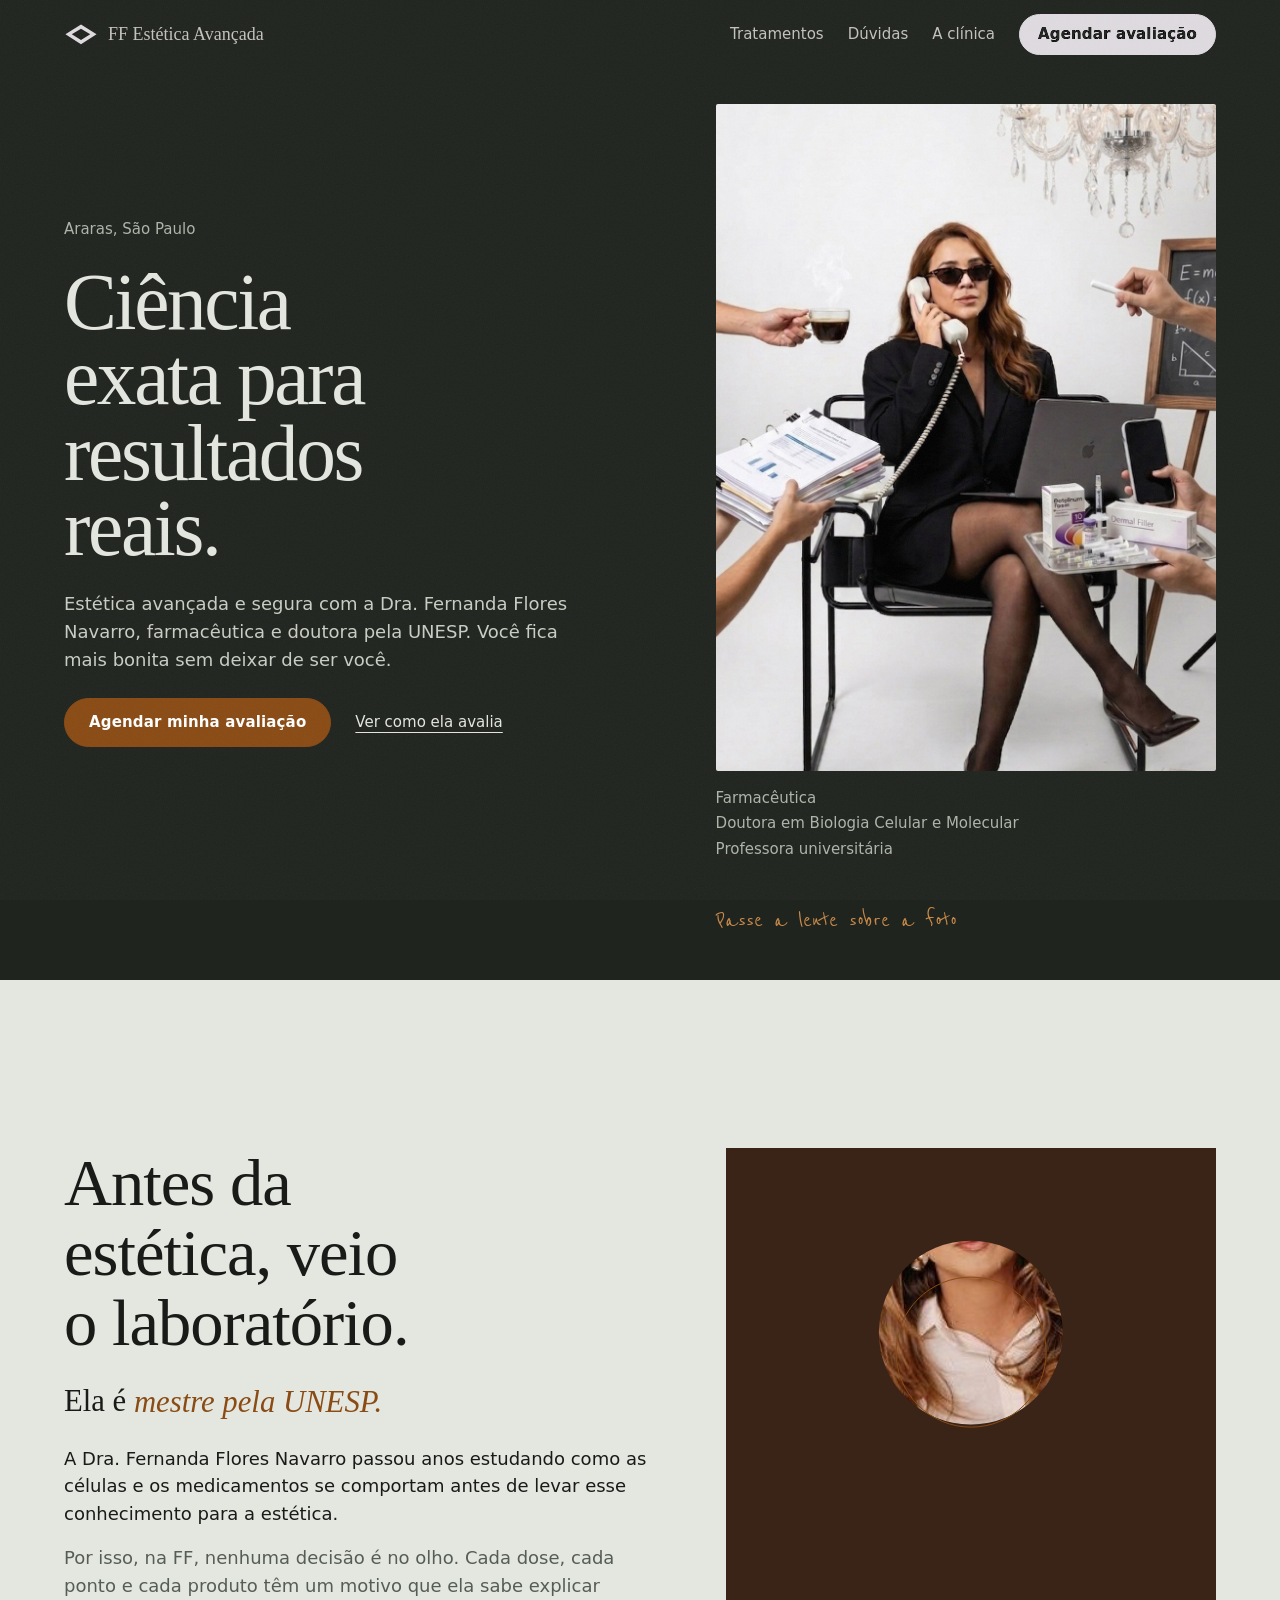
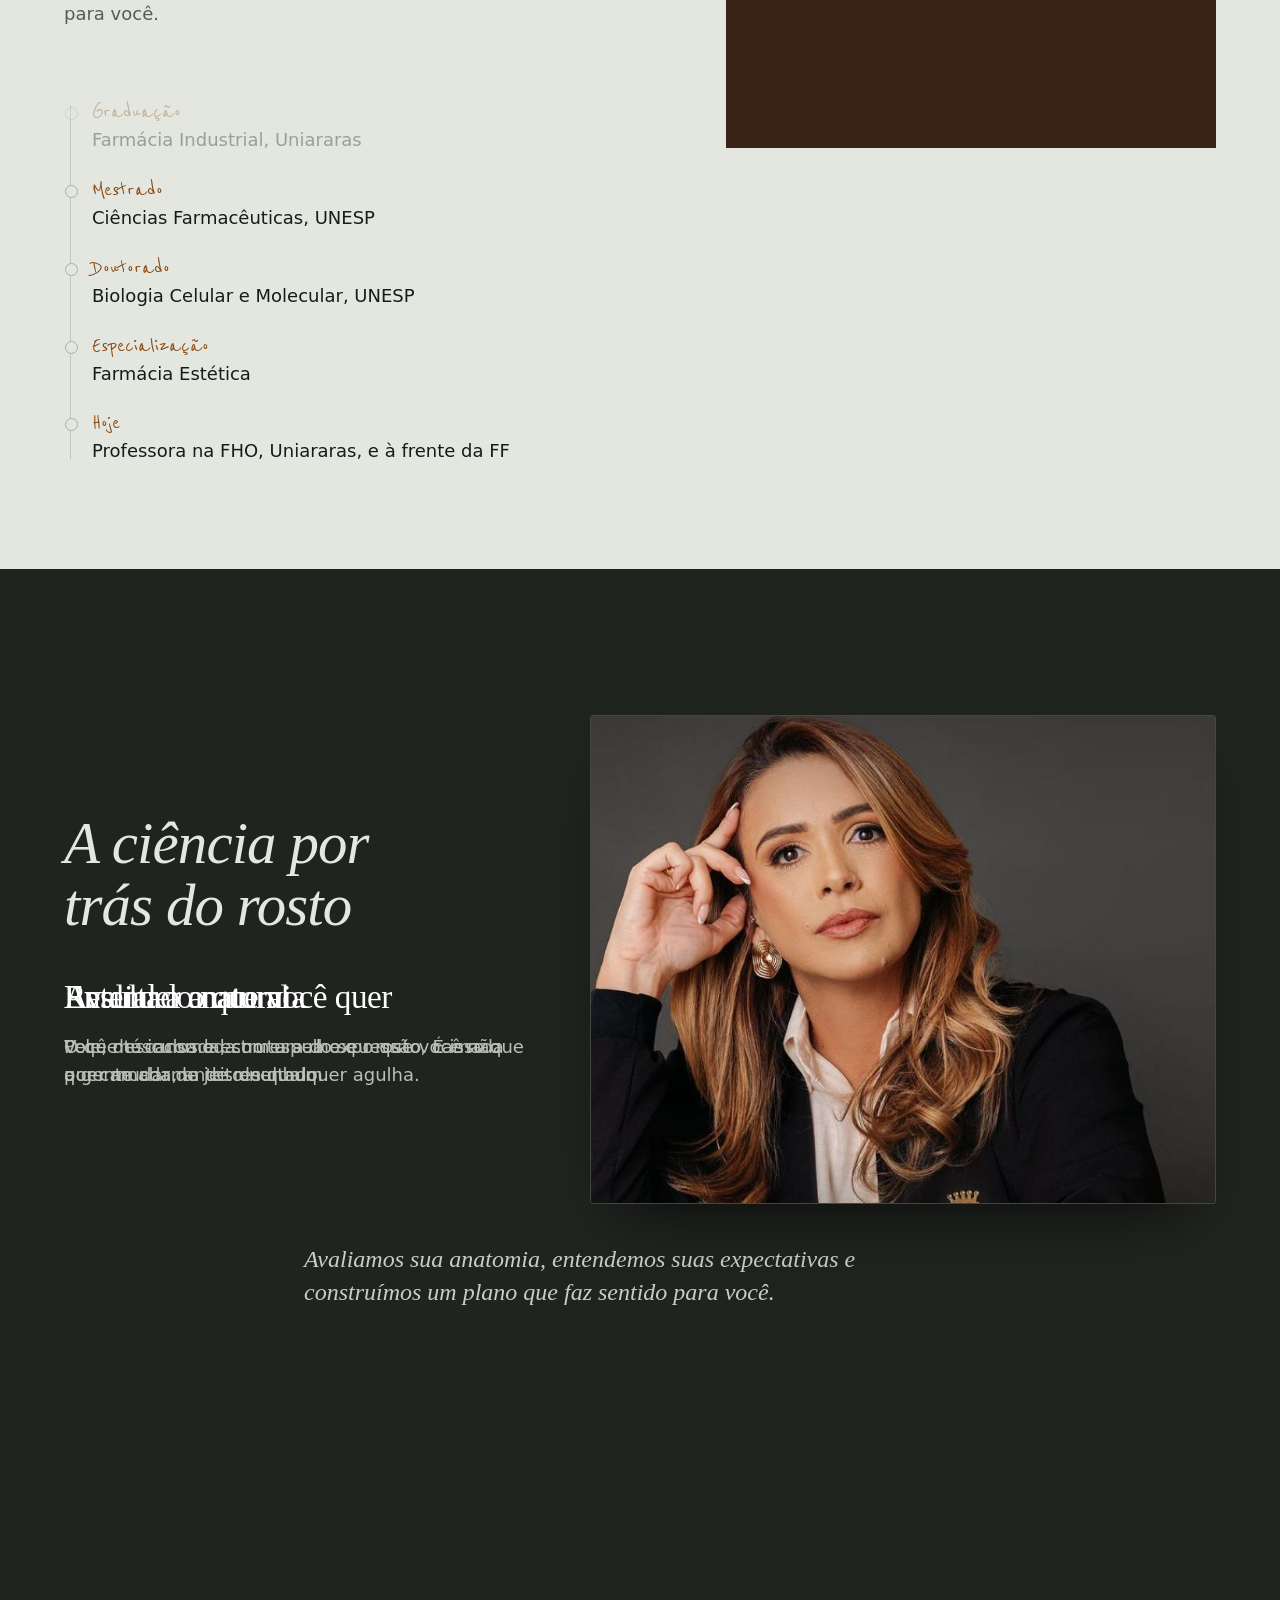
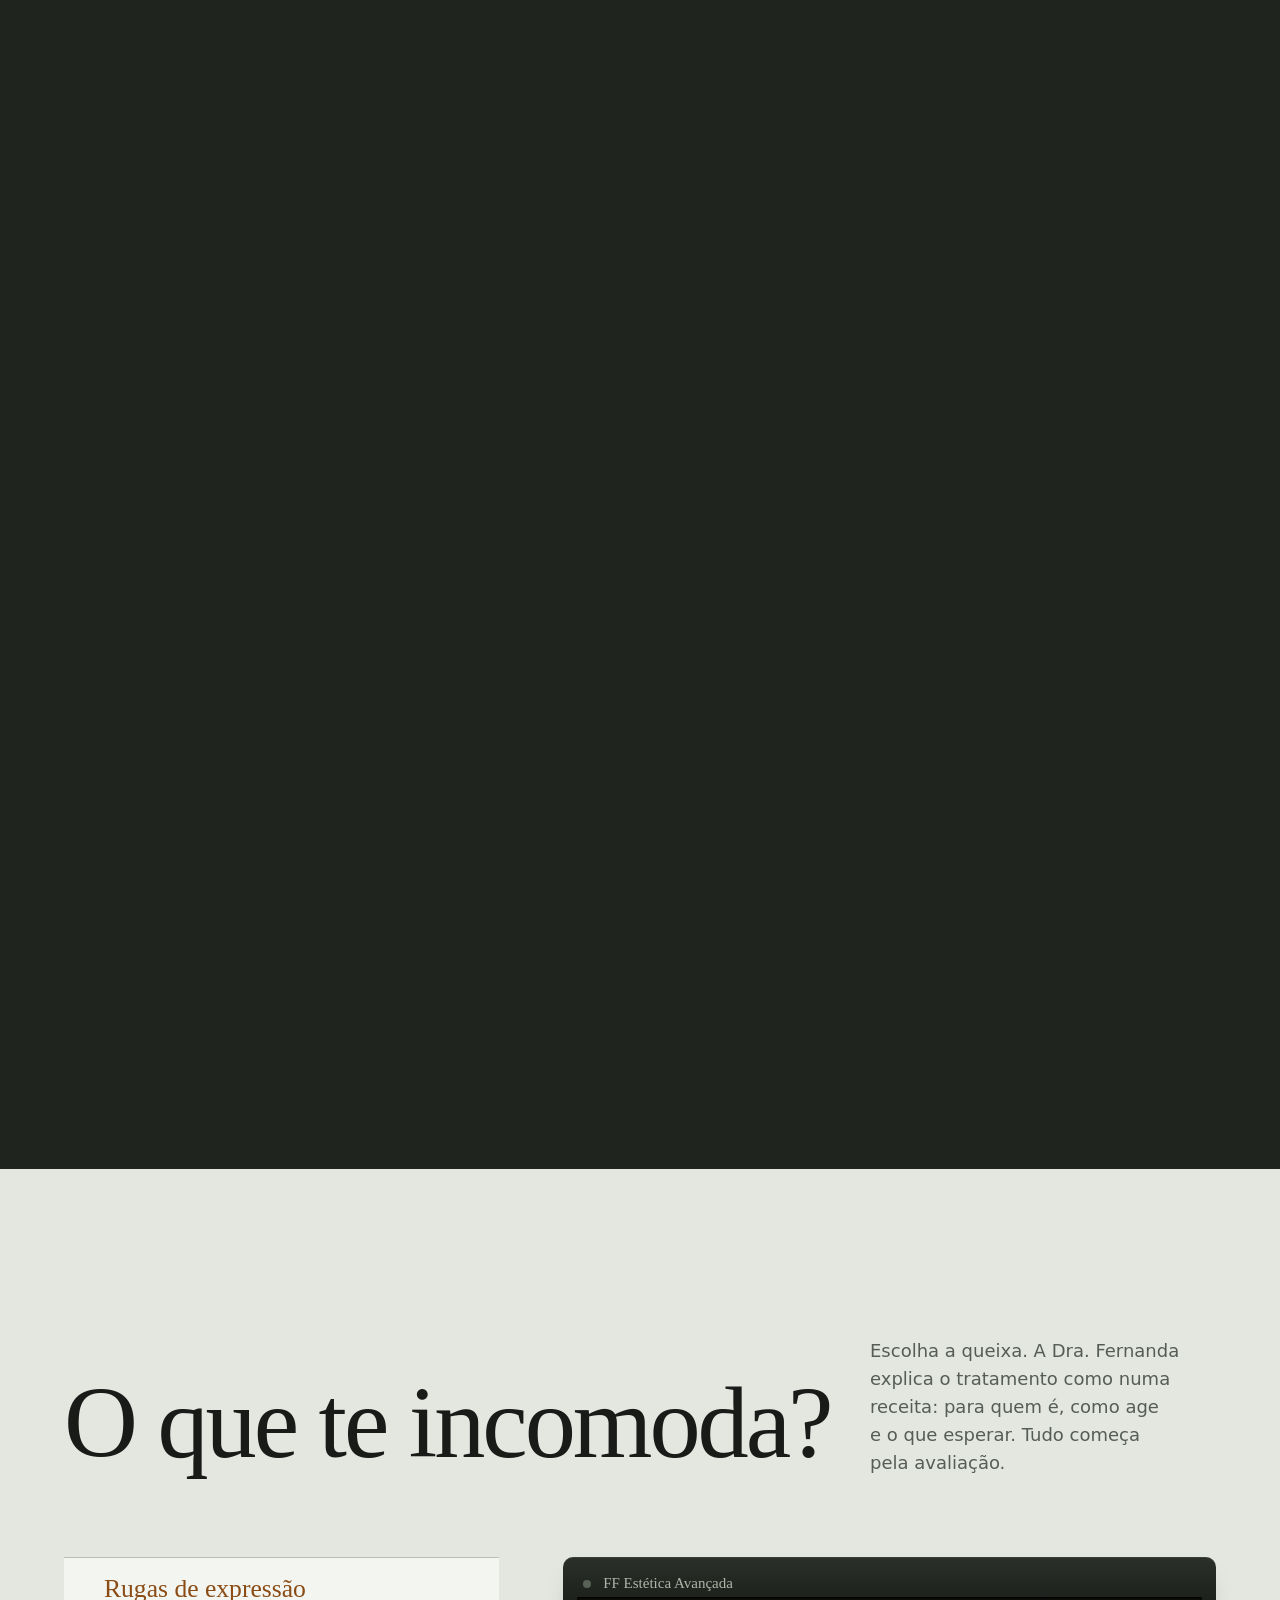
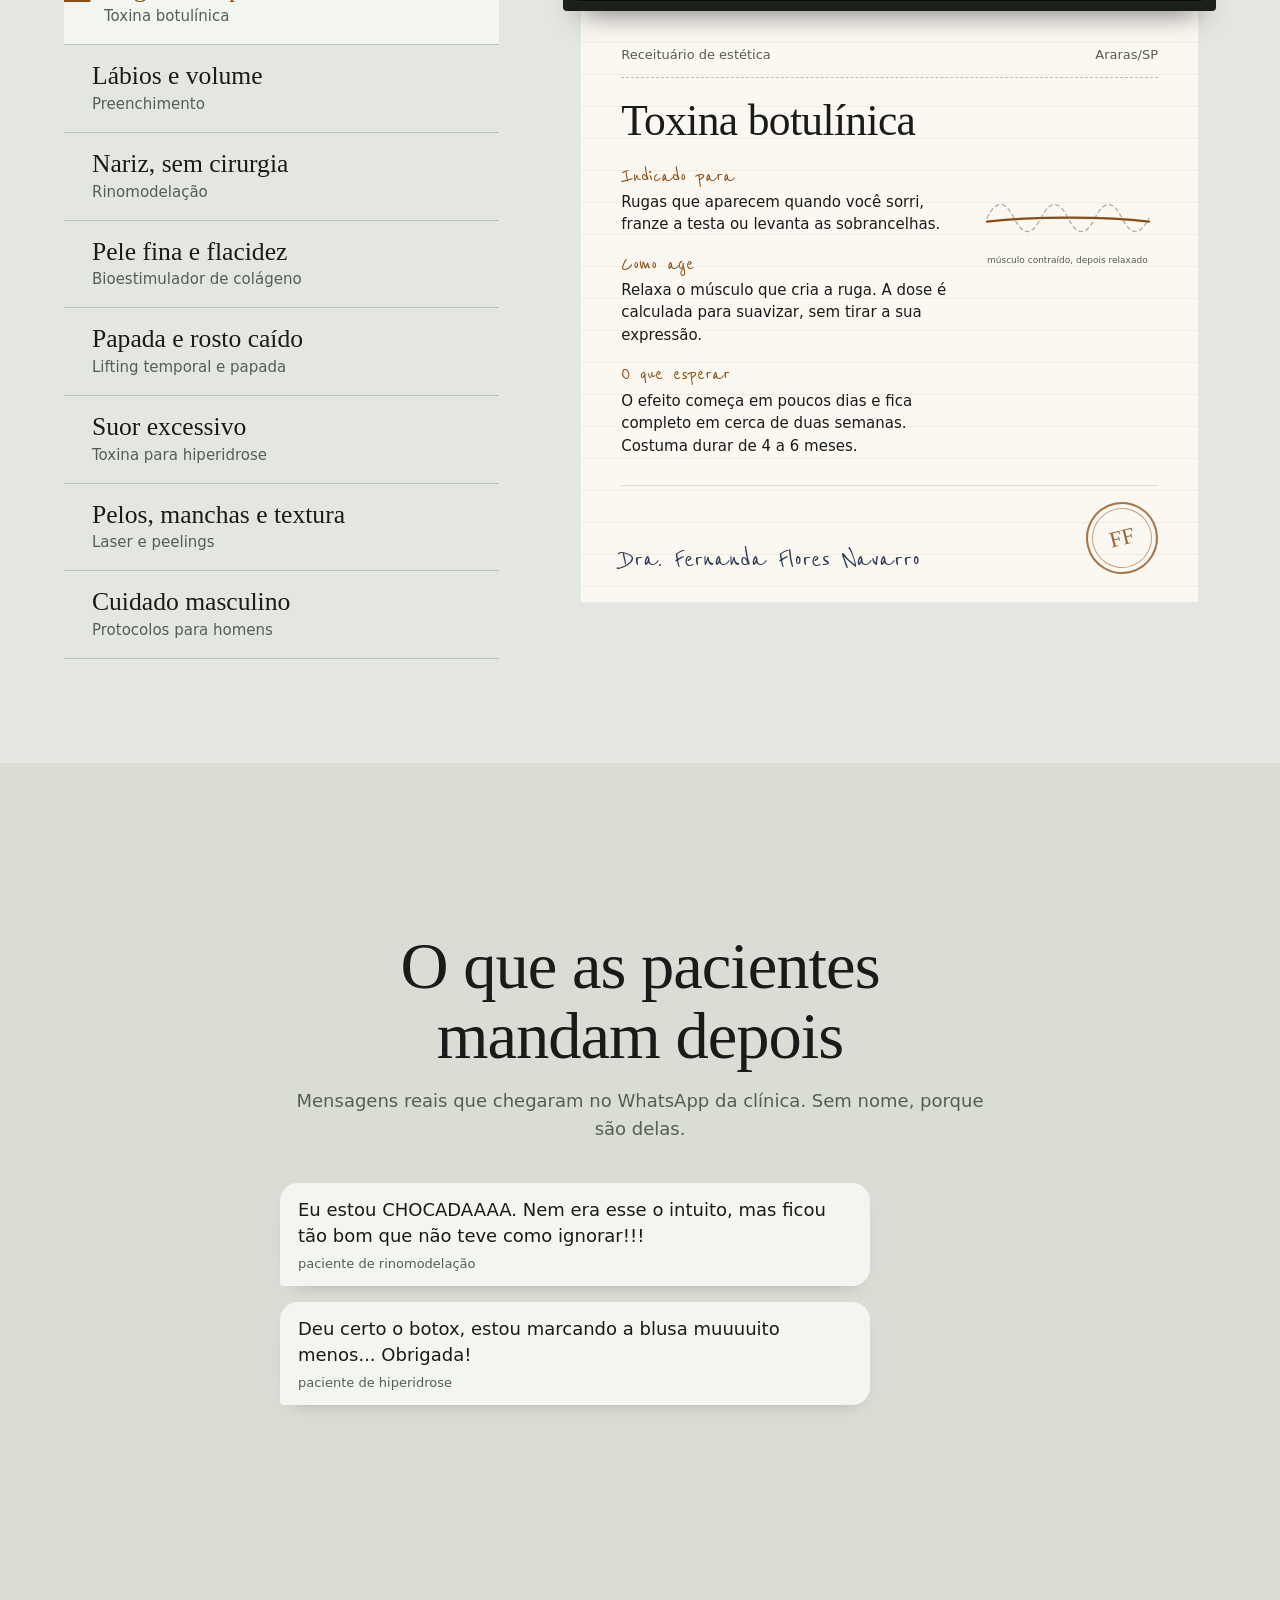
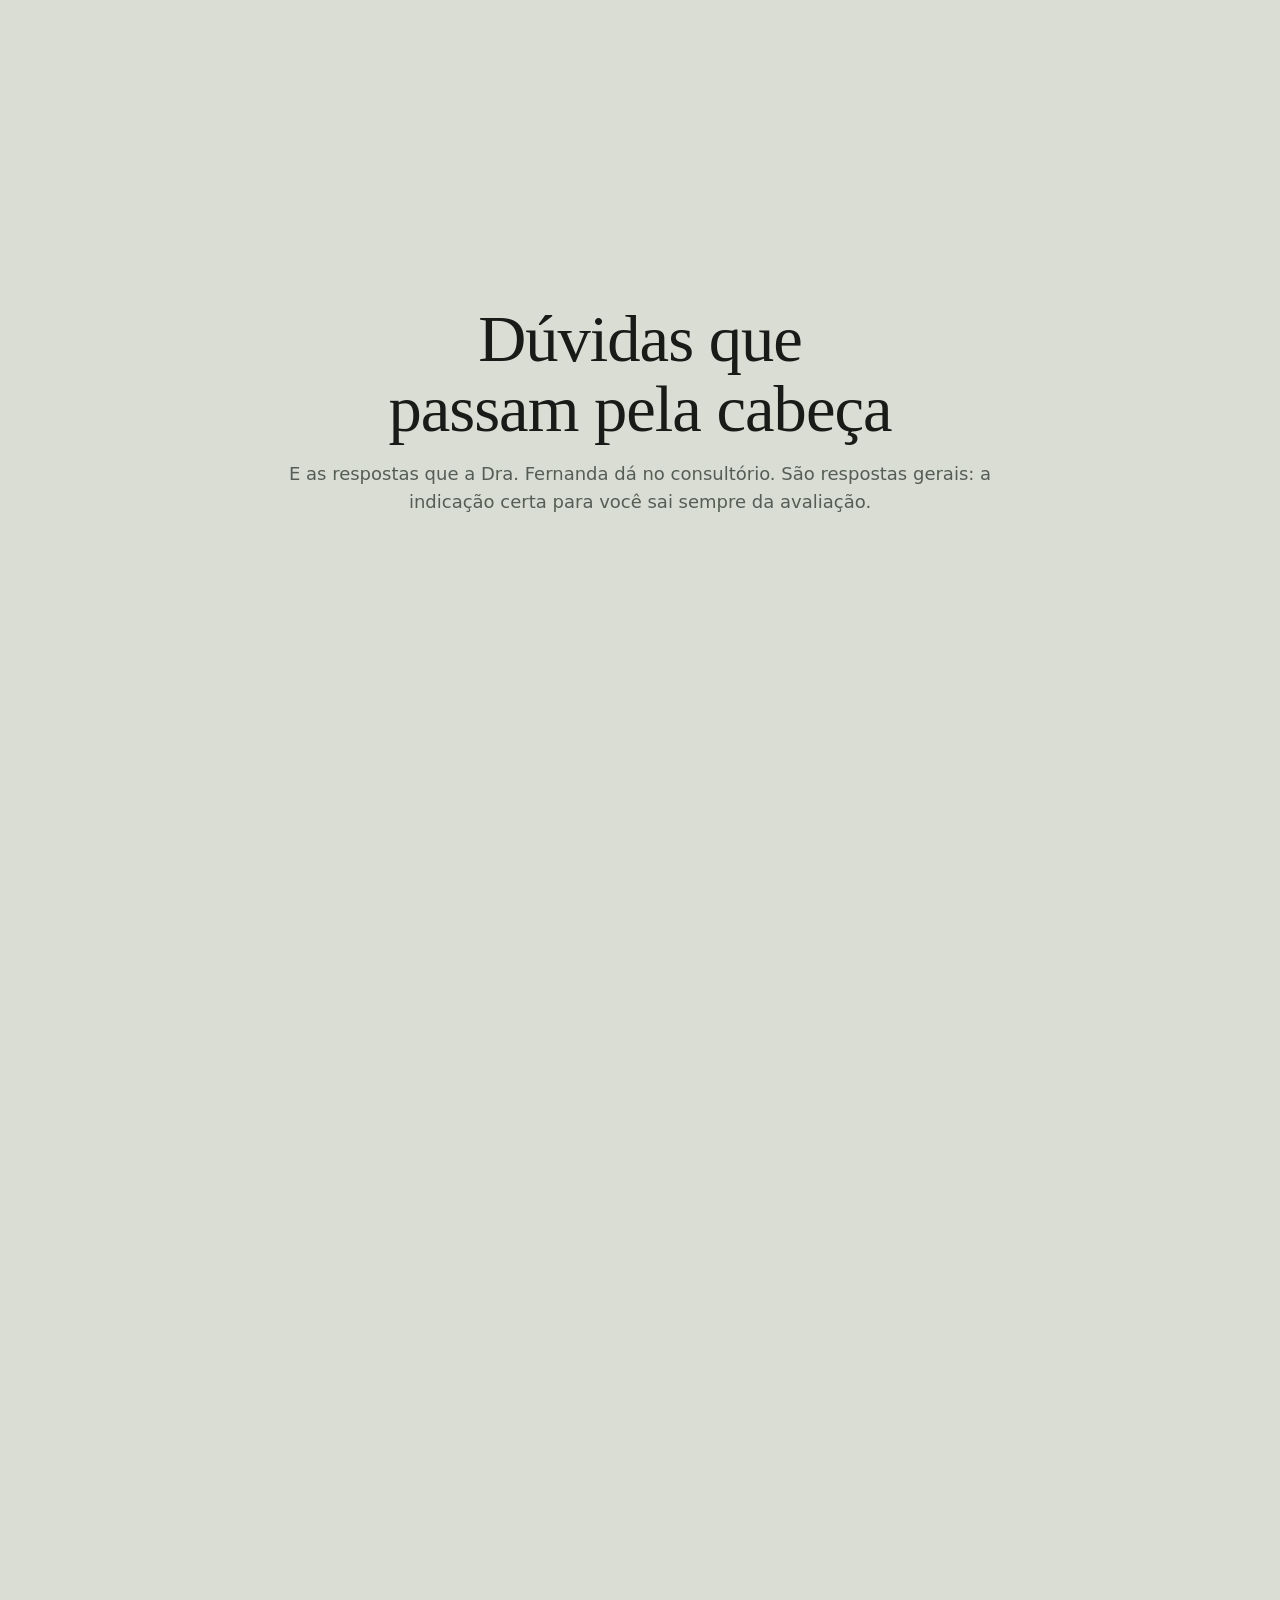
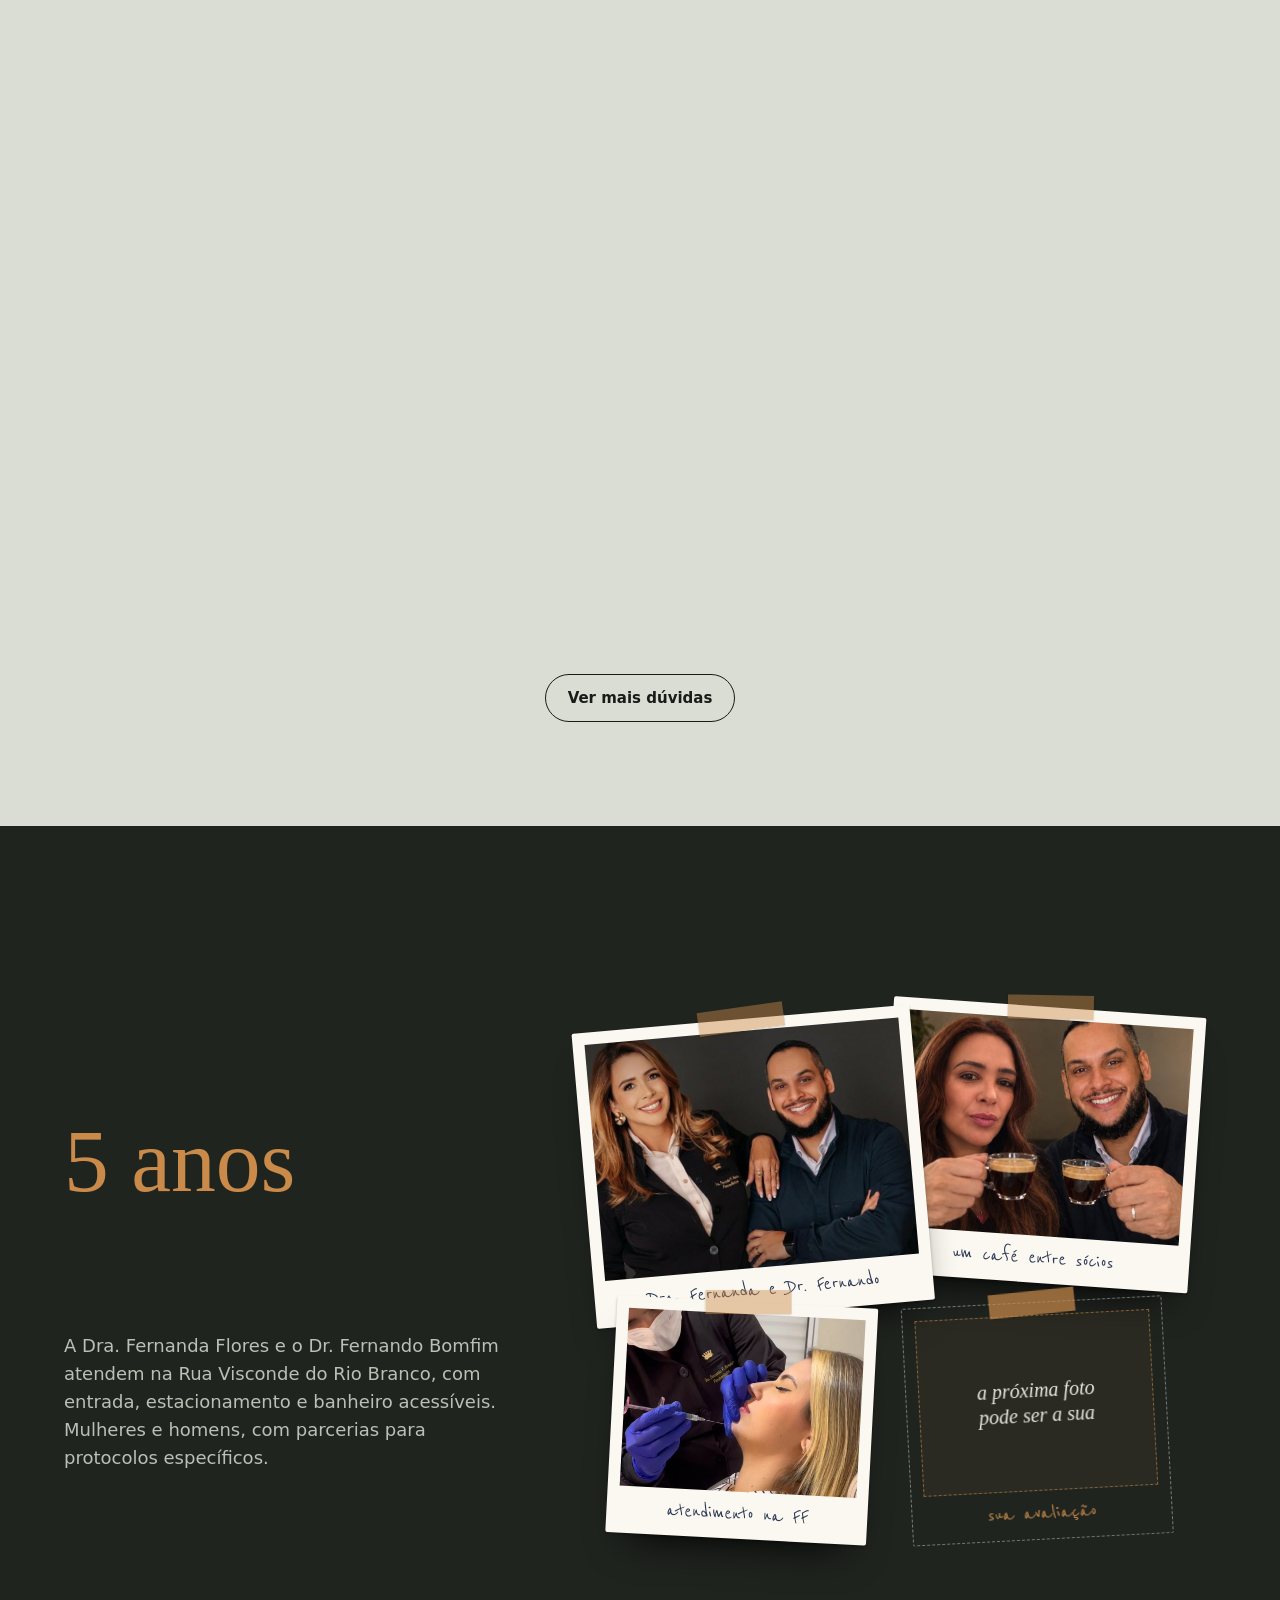
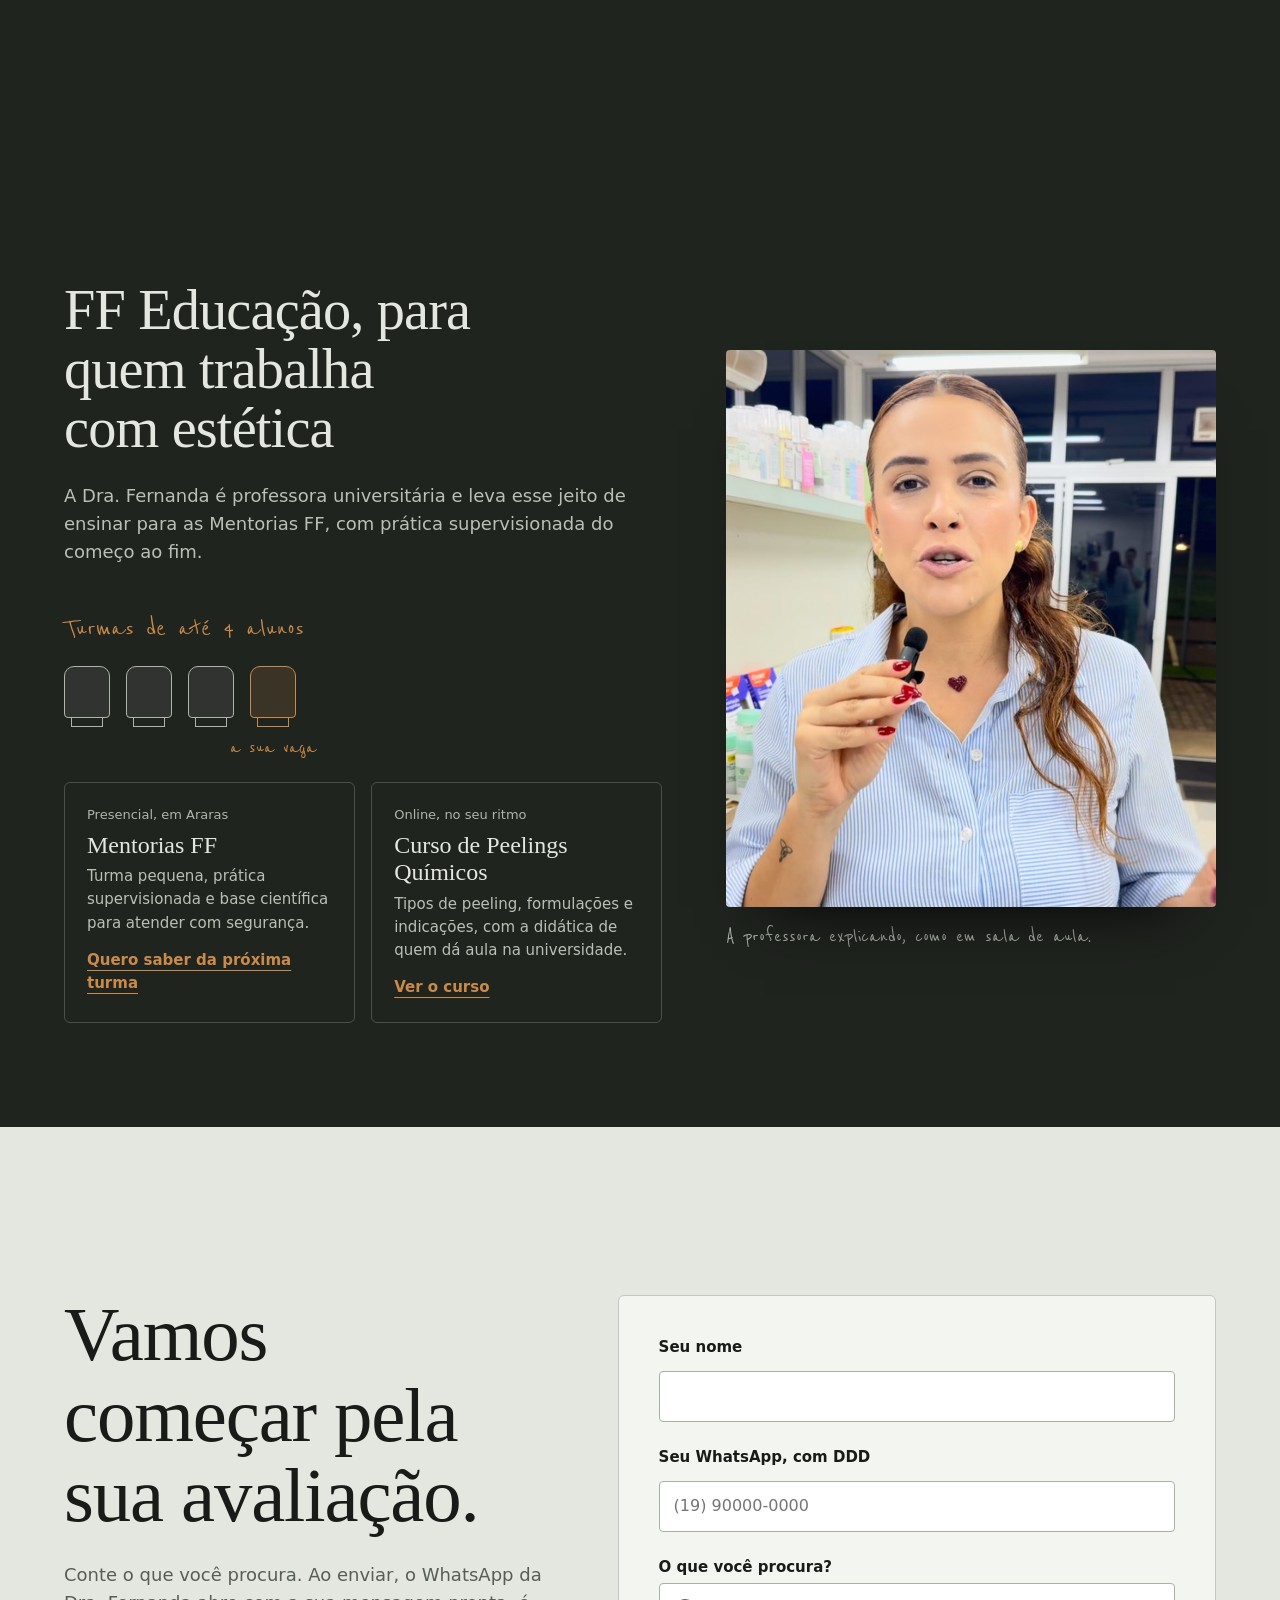
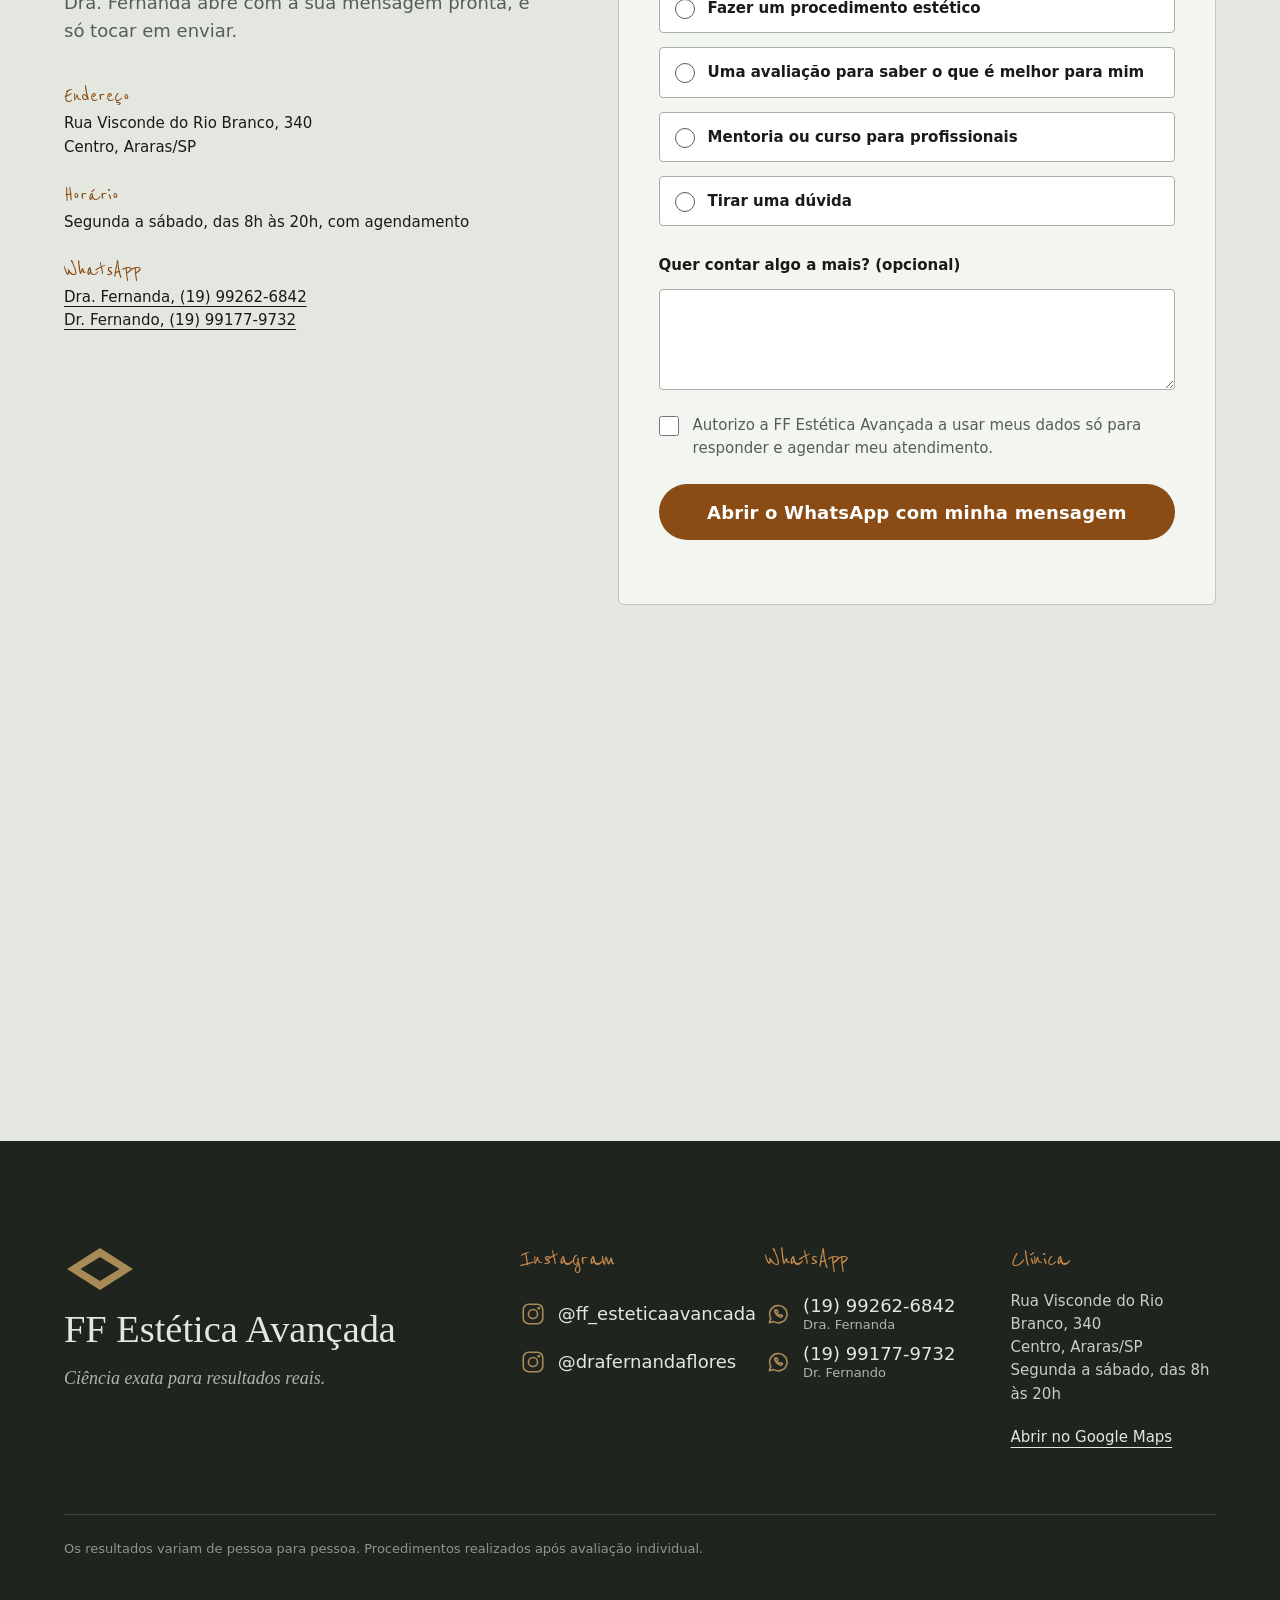
==== index.html @ 7822adec "Site da Dra. Fernanda Flores e link da bio Co-Authored-By: Claude Opus 5.5 <noreply@anthropic.com>" ====
<!doctype html>
<html lang="pt-BR">
<head>
<meta charset="utf-8">
<meta name="viewport" content="width=device-width, initial-scale=1">
<title>FF Estética Avançada | Dra. Fernanda Flores, Araras/SP</title>
<meta name="description" content="Estética avançada com base em ciência, em Araras/SP. Toxina botulínica, harmonização, bioestimuladores, laser e peelings com a Dra. Fernanda Flores Navarro, farmacêutica e doutora pela UNESP.">
<meta name="theme-color" content="#20241F">
<link rel="preconnect" href="https://api.fontshare.com" crossorigin>
<link rel="stylesheet" href="https://api.fontshare.com/v2/css?f[]=zodiak@400,401,700&f[]=switzer@400,500,600&display=swap">
<link rel="preconnect" href="https://fonts.googleapis.com">
<link rel="preconnect" href="https://fonts.gstatic.com" crossorigin>
<link rel="stylesheet" href="https://fonts.googleapis.com/css2?family=Reenie+Beanie&display=swap">
<link rel="stylesheet" href="sites-incriveis.css">
<link rel="stylesheet" href="estilo.css">
<script type="application/ld+json">
{
  "@context": "https://schema.org",
  "@type": "MedicalClinic",
  "name": "FF Estética Avançada",
  "address": {"@type": "PostalAddress", "streetAddress": "Rua Visconde do Rio Branco, 340", "addressLocality": "Araras", "addressRegion": "SP", "postalCode": "13600-080", "addressCountry": "BR"},
  "telephone": "+55 19 99262-6842",
  "openingHours": "Mo-Sa 08:00-20:00",
  "sameAs": ["https://www.instagram.com/ff_esteticaavancada/", "https://www.instagram.com/drafernandaflores/"]
}
</script>
</head>
<body>

<a class="pular" href="#conteudo">Pular para o conteúdo</a>

<!-- lente de laboratório (movimento-assinatura) -->
<div class="lente" aria-hidden="true">
  <svg viewBox="0 0 160 160" class="lente-reticula">
    <circle cx="80" cy="80" r="78" class="lente-aro"/>
    <circle cx="80" cy="80" r="70" class="lente-fina"/>
    <g class="lente-marcas"></g>
    <line x1="80" y1="62" x2="80" y2="72"/><line x1="80" y1="88" x2="80" y2="98"/>
    <line x1="62" y1="80" x2="72" y2="80"/><line x1="88" y1="80" x2="98" y2="80"/>
  </svg>
  <span class="lente-aumento">40x</span>
</div>
<!-- cursor: etiqueta de contexto e luz âmbar suave nas seções escuras -->
<div class="luz-ambar" aria-hidden="true"></div>
<div class="cursor-etiqueta" aria-hidden="true"></div>

<header class="topo">
  <a class="marca" href="#inicio" aria-label="FF Estética Avançada, início">
    <svg viewBox="0 0 48 32" class="marca-losango" aria-hidden="true"><path d="M24 2 L46 16 L24 30 L2 16 Z M24 8 L37 16 L24 24 L11 16 Z"/></svg>
    <span>FF Estética Avançada</span>
  </a>
  <nav class="menu" aria-label="Seções">
    <a href="#tratamentos">Tratamentos</a>
    <a href="#duvidas">Dúvidas</a>
    <a href="#clinica">A clínica</a>
  </nav>
  <a class="botao botao-topo" href="#agendar">Agendar avaliação</a>
</header>

<main id="conteudo">

<!-- CENA 1 · CAPA -->
<section class="capa" id="inicio">
  <div class="capa-texto">
    <p class="capa-local">Araras, São Paulo</p>
    <h1 class="capa-titulo" data-fx="palavras">Ciência exata para resultados reais.</h1>
    <p class="capa-sub" data-fx="subir" data-fx-atraso="700">Estética avançada e segura com a Dra. Fernanda Flores Navarro, farmacêutica e doutora pela UNESP. Você fica mais bonita sem deixar de ser você.</p>
    <div class="capa-acoes" data-fx="subir" data-fx-atraso="900">
      <a class="botao" href="#agendar">Agendar minha avaliação</a>
      <a class="link-claro" href="#metodo">Ver como ela avalia</a>
    </div>
  </div>
  <figure class="capa-foto" data-lente>
    <img src="img/capa-dra-fernanda.jpg" width="1024" height="1365" alt="Dra. Fernanda Flores sentada numa cadeira de estúdio, de blazer preto, cercada de livros, café e frascos" fetchpriority="high">
    <div class="anotacoes" aria-hidden="true">
      <span class="nota" style="--x:5%;--y:12%;--g:-4deg">doutora pela UNESP</span>
      <span class="nota" style="--x:30%;--y:3%;--g:3deg">professora universitária</span>
      <span class="nota" style="--x:8%;--y:56%;--g:-2deg">farmacêutica, sem achismo</span>
      <span class="nota" style="--x:40%;--y:80%;--g:2deg">ciência + estética</span>
    </div>
    <figcaption class="capa-legenda">
      <span>Farmacêutica</span>
      <span>Doutora em Biologia Celular e Molecular</span>
      <span>Professora universitária</span>
    </figcaption>
  </figure>
  <p class="dica-lente" aria-hidden="true"><span class="dica-desktop">Passe a lente sobre a foto</span><span class="dica-toque">Toque e segure a foto para ver com a lente</span></p>
</section>

<!-- CENA 2 · QUEM É ELA -->
<section class="quem">
  <div class="quem-grade">
    <div class="quem-texto">
      <h2 class="foco-titulo">Antes da estética, veio o laboratório.</h2>
      <p class="alterna-frase">Ela é <span class="alterna" aria-live="off"><span class="alterna-trilho"><span>farmacêutica.</span><span>mestre pela UNESP.</span><span>doutora pela UNESP.</span><span>professora universitária.</span><span>farmacêutica.</span></span></span></p>
      <p class="quem-lead">A Dra. Fernanda Flores Navarro passou anos estudando como as células e os medicamentos se comportam antes de levar esse conhecimento para a estética.</p>
      <p class="quem-apoio">Por isso, na FF, nenhuma decisão é no olho. Cada dose, cada ponto e cada produto têm um motivo que ela sabe explicar para você.</p>
    </div>
    <figure class="quem-foto abertura">
      <img src="img/dra-fernanda-bege.jpg" width="490" height="600" alt="Dra. Fernanda Flores em ensaio de estúdio, de camisa clara, sentada com as mãos nos joelhos" loading="lazy">
      <span class="abertura-aro" aria-hidden="true"></span>
    </figure>
    <ol class="trajetoria" aria-label="Formação da Dra. Fernanda">
      <li><span class="traj-quando">Graduação</span><span class="traj-oque">Farmácia Industrial, Uniararas</span></li>
      <li><span class="traj-quando">Mestrado</span><span class="traj-oque">Ciências Farmacêuticas, UNESP</span></li>
      <li><span class="traj-quando">Doutorado</span><span class="traj-oque">Biologia Celular e Molecular, UNESP</span></li>
      <li><span class="traj-quando">Especialização</span><span class="traj-oque">Farmácia Estética</span></li>
      <li><span class="traj-quando">Hoje</span><span class="traj-oque">Professora na FHO, Uniararas, e à frente da FF</span></li>
    </ol>
  </div>
</section>

<!-- CENA 3 · PICO: A CIÊNCIA POR TRÁS DO ROSTO -->
<section class="pico" id="metodo" data-fx-fixa data-fx-altura="6">
  <div class="fx-palco">
    <div class="pico-grade">
      <div class="pico-texto">
        <h2 class="pico-titulo">A ciência por trás do rosto</h2>
        <ol class="pico-etapas">
          <li data-etapa-pico="1"><h3>Avaliar a anatomia</h3><p>Pele, músculos e estrutura do seu rosto, camada por camada, antes de qualquer agulha.</p></li>
          <li data-etapa-pico="2"><h3>Entender o que você quer</h3><p>O que te incomoda no espelho e o que você não quer mudar de jeito nenhum.</p></li>
          <li data-etapa-pico="3"><h3>Montar um plano com dose certa</h3><p>Só o necessário, na ordem certa, com produtos que ela sabe explicar.</p></li>
          <li data-etapa-pico="4"><h3>Resultado natural</h3><p>Você descansada, com a sua expressão. É isso que a gente chama de resultado.</p></li>
        </ol>
      </div>
      <div class="pico-rosto" aria-hidden="true">
        <div class="placa placa-base"><img src="img/rosto-dra-fernanda.jpg" width="800" height="625" alt=""></div>
        <div class="placa placa-pele"><img src="img/rosto-dra-fernanda.jpg" width="800" height="625" alt=""><span class="placa-nome">pele</span></div>
        <div class="placa placa-musculo">
          <img src="img/rosto-dra-fernanda.jpg" width="800" height="625" alt="">
          <svg viewBox="0 0 800 625" class="musculos">
            <path class="m" d="M215 105 C 270 80, 340 70, 400 85"/>
            <path class="m" d="M220 125 C 275 100, 340 92, 400 105"/>
            <path class="m" d="M215 182 C 230 155, 285 152, 298 178 C 285 205, 230 207, 215 182 Z"/>
            <path class="m" d="M315 155 C 328 128, 380 126, 393 150 C 382 176, 330 180, 315 155 Z"/>
            <path class="m" d="M232 240 C 255 255, 275 265, 292 272"/>
            <path class="m" d="M410 205 C 395 230, 375 250, 362 262"/>
          </svg>
          <span class="placa-nome">músculo</span>
          <span class="rotulo-m" style="--x:54%;--y:9%">frontal</span>
          <span class="rotulo-m" style="--x:54%;--y:21%">orbicular dos olhos</span>
          <span class="rotulo-m" style="--x:55%;--y:37%">zigomático</span>
        </div>
        <div class="placa placa-colageno">
          <img src="img/rosto-dra-fernanda.jpg" width="800" height="625" alt="">
          <svg viewBox="0 0 800 625" class="fibras" preserveAspectRatio="xMidYMid slice"><g></g></svg>
          <span class="placa-nome">colágeno</span>
        </div>
      </div>
    </div>
    <p class="pico-frase">Avaliamos sua anatomia, entendemos suas expectativas e construímos um plano que faz sentido para você.</p>
  </div>
</section>

<!-- CENA 4 · TRATAMENTOS: RECEITUÁRIO QUE IMPRIME -->
<section class="tratamentos" id="tratamentos">
  <div class="trat-cabeca">
    <h2 data-fx="subir">O que te incomoda?</h2>
    <p data-fx="subir" data-fx-atraso="120">Escolha a queixa. A Dra. Fernanda explica o tratamento como numa receita: para quem é, como age e o que esperar. Tudo começa pela avaliação.</p>
  </div>

  <div class="receituario">
    <div class="queixas" role="tablist" aria-label="Escolha o que te incomoda">
      <button data-cursor="Imprimir receita" role="tab" id="q1" aria-controls="r1" aria-selected="true" tabindex="0"><span class="q-nome">Rugas de expressão</span><span class="q-trat">Toxina botulínica</span></button>
      <button data-cursor="Imprimir receita" role="tab" id="q2" aria-controls="r2" aria-selected="false" tabindex="-1"><span class="q-nome">Lábios e volume</span><span class="q-trat">Preenchimento</span></button>
      <button data-cursor="Imprimir receita" role="tab" id="q3" aria-controls="r3" aria-selected="false" tabindex="-1"><span class="q-nome">Nariz, sem cirurgia</span><span class="q-trat">Rinomodelação</span></button>
      <button data-cursor="Imprimir receita" role="tab" id="q4" aria-controls="r4" aria-selected="false" tabindex="-1"><span class="q-nome">Pele fina e flacidez</span><span class="q-trat">Bioestimulador de colágeno</span></button>
      <button data-cursor="Imprimir receita" role="tab" id="q5" aria-controls="r5" aria-selected="false" tabindex="-1"><span class="q-nome">Papada e rosto caído</span><span class="q-trat">Lifting temporal e papada</span></button>
      <button data-cursor="Imprimir receita" role="tab" id="q6" aria-controls="r6" aria-selected="false" tabindex="-1"><span class="q-nome">Suor excessivo</span><span class="q-trat">Toxina para hiperidrose</span></button>
      <button data-cursor="Imprimir receita" role="tab" id="q7" aria-controls="r7" aria-selected="false" tabindex="-1"><span class="q-nome">Pelos, manchas e textura</span><span class="q-trat">Laser e peelings</span></button>
      <button data-cursor="Imprimir receita" role="tab" id="q8" aria-controls="r8" aria-selected="false" tabindex="-1"><span class="q-nome">Cuidado masculino</span><span class="q-trat">Protocolos para homens</span></button>
    </div>

    <div class="impressora">
      <div class="fenda" aria-hidden="true"><span class="fenda-luz"></span><span class="fenda-nome">FF Estética Avançada</span></div>
      <div class="papel-area">

        <article class="receita" id="r1" role="tabpanel" aria-labelledby="q1" tabindex="0">
          <header class="receita-topo"><span>Receituário de estética</span><span>Araras/SP</span></header>
          <h3>Toxina botulínica</h3>
          <div class="receita-corpo">
            <dl>
              <div><dt>Indicado para</dt><dd>Rugas que aparecem quando você sorri, franze a testa ou levanta as sobrancelhas.</dd></div>
              <div><dt>Como age</dt><dd>Relaxa o músculo que cria a ruga. A dose é calculada para suavizar, sem tirar a sua expressão.</dd></div>
              <div><dt>O que esperar</dt><dd>O efeito começa em poucos dias e fica completo em cerca de duas semanas. Costuma durar de 4 a 6 meses.</dd></div>
            </dl>
            <svg class="diagrama" viewBox="0 0 200 120" aria-hidden="true"><path class="d-antes" d="M10 60 Q 25 30 40 60 T 70 60 T 100 60 T 130 60 T 160 60 T 190 60"/><path class="d-depois" d="M10 64 C 60 58, 140 58, 190 64"/><text x="10" y="110">músculo contraído, depois relaxado</text></svg>
          </div>
          <footer class="receita-pe"><span class="assinatura">Dra. Fernanda Flores Navarro</span><span class="carimbo" aria-hidden="true">FF</span></footer>
        </article>

        <article class="receita" id="r2" role="tabpanel" aria-labelledby="q2" tabindex="0" hidden>
          <header class="receita-topo"><span>Receituário de estética</span><span>Araras/SP</span></header>
          <h3>Preenchimento</h3>
          <div class="receita-corpo">
            <dl>
              <div><dt>Indicado para</dt><dd>Lábios finos ou sem contorno, olheiras fundas e áreas do rosto que perderam volume com o tempo.</dd></div>
              <div><dt>Como age</dt><dd>Ácido hialurônico aplicado em pontos planejados na avaliação, na quantidade certa para um resultado natural.</dd></div>
              <div><dt>O que esperar</dt><dd>Resultado visível logo após a aplicação, com um leve inchaço nos primeiros dias. A duração varia com o produto e a região.</dd></div>
            </dl>
            <svg class="diagrama" viewBox="0 0 200 120" aria-hidden="true"><path class="d-antes" d="M30 90 C 60 70, 90 70, 100 74 C 110 70, 140 70, 170 90"/><path class="d-depois" d="M30 90 C 60 58, 90 56, 100 64 C 110 56, 140 58, 170 90"/><text x="10" y="112">contorno antes e depois do volume</text></svg>
          </div>
          <figure class="receita-foto"><img src="img/procedimento-labios.jpg" width="576" height="720" alt="Aplicação de preenchimento labial" loading="lazy"></figure>
          <footer class="receita-pe"><span class="assinatura">Dra. Fernanda Flores Navarro</span><span class="carimbo" aria-hidden="true">FF</span></footer>
        </article>

        <article class="receita" id="r3" role="tabpanel" aria-labelledby="q3" tabindex="0" hidden>
          <header class="receita-topo"><span>Receituário de estética</span><span>Araras/SP</span></header>
          <h3>Rinomodelação</h3>
          <div class="receita-corpo">
            <dl>
              <div><dt>Indicado para</dt><dd>Quem se incomoda com uma pequena ondulação no perfil do nariz ou com a ponta caída e não quer cirurgia.</dd></div>
              <div><dt>Como age</dt><dd>Ácido hialurônico em pontos estratégicos para alinhar o perfil. Não diminui o nariz: equilibra o desenho.</dd></div>
              <div><dt>O que esperar</dt><dd>Mudança visível logo após a aplicação. Na avaliação a Dra. diz se o seu caso tem indicação.</dd></div>
            </dl>
            <svg class="diagrama" viewBox="0 0 200 120" aria-hidden="true"><path class="d-antes" d="M70 10 C 74 30, 96 40, 92 52 C 100 70, 120 84, 118 94 C 112 100, 104 98, 98 100"/><path class="d-depois" d="M70 10 C 78 36, 100 58, 112 78 C 120 88, 118 96, 98 100"/><text x="10" y="114">perfil alinhado</text></svg>
          </div>
          <footer class="receita-pe"><span class="assinatura">Dra. Fernanda Flores Navarro</span><span class="carimbo" aria-hidden="true">FF</span></footer>
        </article>

        <article class="receita" id="r4" role="tabpanel" aria-labelledby="q4" tabindex="0" hidden>
          <header class="receita-topo"><span>Receituário de estética</span><span>Araras/SP</span></header>
          <h3>Bioestimulador de colágeno</h3>
          <div class="receita-corpo">
            <dl>
              <div><dt>Indicado para</dt><dd>Pele mais fina, com flacidez leve, que perdeu firmeza e viço.</dd></div>
              <div><dt>Como age</dt><dd>Estimula o seu próprio corpo a produzir colágeno novo. Não muda feições, melhora a qualidade da pele.</dd></div>
              <div><dt>O que esperar</dt><dd>Resultado gradual, ao longo das semanas. O número de sessões é definido na avaliação.</dd></div>
            </dl>
            <svg class="diagrama" viewBox="0 0 200 120" aria-hidden="true"><path class="d-antes" d="M10 40 Q 50 30 90 40 T 190 40"/><path class="d-depois" d="M10 56 Q 50 46 90 56 T 190 56 M10 72 Q 50 62 90 72 T 190 72 M10 88 Q 50 78 90 88 T 190 88"/><text x="10" y="114">mais fibras de colágeno</text></svg>
          </div>
          <footer class="receita-pe"><span class="assinatura">Dra. Fernanda Flores Navarro</span><span class="carimbo" aria-hidden="true">FF</span></footer>
        </article>

        <article class="receita" id="r5" role="tabpanel" aria-labelledby="q5" tabindex="0" hidden>
          <header class="receita-topo"><span>Receituário de estética</span><span>Araras/SP</span></header>
          <h3>Lifting temporal e papada</h3>
          <div class="receita-corpo">
            <dl>
              <div><dt>Indicado para</dt><dd>Quem sente o rosto "caindo", o olhar mais pesado ou se incomoda com a papada.</dd></div>
              <div><dt>Como age</dt><dd>Técnicas não cirúrgicas que reposicionam e redefinem o contorno. A técnica certa é escolhida na avaliação.</dd></div>
              <div><dt>O que esperar</dt><dd>Contorno mais definido, sem cortes. Uma paciente de lifting temporal disse, 11 meses depois: "agora está muito melhor".</dd></div>
            </dl>
            <svg class="diagrama" viewBox="0 0 200 120" aria-hidden="true"><path class="d-antes" d="M40 20 C 40 70, 70 100, 120 100 C 150 100, 170 90, 175 80"/><path class="d-depois" d="M40 20 C 42 60, 70 86, 120 88 C 150 88, 170 74, 178 60"/><text x="10" y="116">contorno da mandíbula</text></svg>
          </div>
          <footer class="receita-pe"><span class="assinatura">Dra. Fernanda Flores Navarro</span><span class="carimbo" aria-hidden="true">FF</span></footer>
        </article>

        <article class="receita" id="r6" role="tabpanel" aria-labelledby="q6" tabindex="0" hidden>
          <header class="receita-topo"><span>Receituário de estética</span><span>Araras/SP</span></header>
          <h3>Toxina para suor excessivo</h3>
          <div class="receita-corpo">
            <dl>
              <div><dt>Indicado para</dt><dd>Quem marca a roupa de suor nas axilas e evita certas cores ou situações por isso.</dd></div>
              <div><dt>Como age</dt><dd>A toxina botulínica reduz a ação das glândulas de suor na região tratada.</dd></div>
              <div><dt>O que esperar</dt><dd>Menos suor em poucos dias. Uma paciente contou: "estou marcando a blusa muito menos".</dd></div>
            </dl>
            <svg class="diagrama gotas" viewBox="0 0 200 120" aria-hidden="true"><path class="g" d="M30 30 c 6 10 10 14 10 20 a 10 10 0 0 1 -20 0 c 0 -6 4 -10 10 -20 z"/><path class="g" d="M80 20 c 6 10 10 14 10 20 a 10 10 0 0 1 -20 0 c 0 -6 4 -10 10 -20 z"/><path class="g fica" d="M130 34 c 6 10 10 14 10 20 a 10 10 0 0 1 -20 0 c 0 -6 4 -10 10 -20 z"/><path class="g" d="M170 24 c 6 10 10 14 10 20 a 10 10 0 0 1 -20 0 c 0 -6 4 -10 10 -20 z"/><path class="g" d="M55 64 c 6 10 10 14 10 20 a 10 10 0 0 1 -20 0 c 0 -6 4 -10 10 -20 z"/><path class="g" d="M110 70 c 6 10 10 14 10 20 a 10 10 0 0 1 -20 0 c 0 -6 4 -10 10 -20 z"/><text x="10" y="116">menos suor na região tratada</text></svg>
          </div>
          <footer class="receita-pe"><span class="assinatura">Dra. Fernanda Flores Navarro</span><span class="carimbo" aria-hidden="true">FF</span></footer>
        </article>

        <article class="receita" id="r7" role="tabpanel" aria-labelledby="q7" tabindex="0" hidden>
          <header class="receita-topo"><span>Receituário de estética</span><span>Araras/SP</span></header>
          <h3>Laser e peelings</h3>
          <div class="receita-corpo">
            <dl>
              <div><dt>Indicado para</dt><dd>Quem quer se livrar dos pelos, ou melhorar manchas, poros e textura da pele.</dd></div>
              <div><dt>Como age</dt><dd>O laser age no pelo e nas camadas da pele; o peeling químico renova a pele de fora para dentro. A Dra. também ensina peelings para outros profissionais.</dd></div>
              <div><dt>O que esperar</dt><dd>Resultado progressivo, em sessões. Depois da primeira sessão de laser, uma paciente contou que "já sumiu metade".</dd></div>
            </dl>
            <svg class="diagrama" viewBox="0 0 200 120" aria-hidden="true"><path class="d-antes" d="M10 70 H 190 M10 86 H 190 M10 102 H 190"/><path class="d-depois" d="M60 6 L 80 66 M100 6 L 100 66 M140 6 L 120 66"/><text x="10" y="118">camadas da pele</text></svg>
          </div>
          <footer class="receita-pe"><span class="assinatura">Dra. Fernanda Flores Navarro</span><span class="carimbo" aria-hidden="true">FF</span></footer>
        </article>

        <article class="receita" id="r8" role="tabpanel" aria-labelledby="q8" tabindex="0" hidden>
          <header class="receita-topo"><span>Receituário de estética</span><span>Araras/SP</span></header>
          <h3>Protocolos para homens</h3>
          <div class="receita-corpo">
            <dl>
              <div><dt>Indicado para</dt><dd>Homens que querem tratar rugas, olheiras, suor ou contorno e preferem um resultado que ninguém percebe de onde veio.</dd></div>
              <div><dt>Como age</dt><dd>As mesmas técnicas, com doses e pontos pensados para a anatomia masculina, que é diferente da feminina.</dd></div>
              <div><dt>O que esperar</dt><dd>Aparência descansada, sem "cara de feito". O Dr. Fernando também atende na clínica.</dd></div>
            </dl>
            <svg class="diagrama" viewBox="0 0 200 120" aria-hidden="true"><path class="d-antes" d="M60 10 C 50 40, 52 70, 70 92 L 100 108 L 130 92 C 148 70, 150 40, 140 10"/><path class="d-depois" d="M70 40 H 92 M108 40 H 130"/><text x="10" y="118">ângulos preservados</text></svg>
          </div>
          <footer class="receita-pe"><span class="assinatura">Dra. Fernanda Flores Navarro</span><span class="carimbo" aria-hidden="true">FF</span></footer>
        </article>

      </div>
    </div>
  </div>
</section>

<!-- CENA 5 · CONVERSA: DEPOIMENTOS + DÚVIDAS -->
<section class="conversa" id="duvidas">
  <div class="conversa-cabeca">
    <h2 data-fx="subir">O que as pacientes mandam depois</h2>
    <p data-fx="subir" data-fx-atraso="120">Mensagens reais que chegaram no WhatsApp da clínica. Sem nome, porque são delas.</p>
  </div>
  <div class="chat" aria-label="Mensagens de pacientes">
    <div class="msg msg-recebida" data-chat><p>Eu estou CHOCADAAAA. Nem era esse o intuito, mas ficou tão bom que não teve como ignorar!!!</p><span class="msg-assina">paciente de rinomodelação</span></div>
    <div class="msg msg-recebida" data-chat><p>Deu certo o botox, estou marcando a blusa muuuuito menos... Obrigada!</p><span class="msg-assina">paciente de hiperidrose</span></div>
    <div class="msg msg-recebida" data-chat><p>Menina, a depilação foi ótima, já sumiu metade do que eu tinha, fiquei passada. Muito obrigada!!</p><span class="msg-assina">paciente de laser</span></div>
    <div class="msg msg-recebida" data-chat><p>Fer, o lado direito ficou perfeito!!!! Obrigada, viu?!</p><span class="msg-assina">paciente da FF</span></div>
    <div class="msg msg-recebida" data-chat><p>Mil e uma funções e ainda faz tudo com excelência. Maravilhosa ❤️</p><span class="msg-assina">comentário no Instagram</span></div>
  </div>

  <div class="duvidas-cabeca">
    <h2 data-fx="subir">Dúvidas que passam pela cabeça</h2>
    <p data-fx="subir" data-fx-atraso="120">E as respostas que a Dra. Fernanda dá no consultório. São respostas gerais: a indicação certa para você sai sempre da avaliação.</p>
  </div>
  <div class="duvidas" aria-label="Dúvidas frequentes">
    <div class="par" data-par>
      <p class="pensamento">Será que vou ficar com o rosto artificial?</p>
      <div class="msg msg-dra"><p>Não, se a dose e os pontos forem pensados para você. Meu trabalho é suavizar o que te incomoda e preservar a sua expressão. Se alguém olhar e perguntar "o que você fez?", fiz demais.</p><span class="msg-assina">Dra. Fernanda</span></div>
    </div>
    <div class="par" data-par>
      <p class="pensamento">Dói muito?</p>
      <div class="msg msg-dra"><p>A maioria das pessoas sente só um desconforto leve. Usamos agulhas finas e, quando o procedimento pede, anestésico na pele antes.</p><span class="msg-assina">Dra. Fernanda</span></div>
    </div>
    <div class="par" data-par>
      <p class="pensamento">Quanto tempo dura o botox?</p>
      <div class="msg msg-dra"><p>Em geral, de 4 a 6 meses. Varia com o seu metabolismo, a região tratada e a força do músculo. O efeito começa a aparecer em poucos dias e fica completo em cerca de duas semanas.</p><span class="msg-assina">Dra. Fernanda</span></div>
    </div>
    <div class="par" data-par>
      <p class="pensamento">Posso voltar a trabalhar no mesmo dia?</p>
      <div class="msg msg-dra"><p>Na maioria dos procedimentos, sim. Eu te passo os cuidados das primeiras horas, como evitar deitar ou fazer exercício intenso logo depois, conforme o tratamento.</p><span class="msg-assina">Dra. Fernanda</span></div>
    </div>
    <div class="par" data-par>
      <p class="pensamento">Toxina e preenchimento são a mesma coisa?</p>
      <div class="msg msg-dra"><p>Não. A toxina relaxa o músculo que forma a ruga de expressão. O preenchimento repõe volume onde ele foi perdido. Muitas vezes o plano usa os dois, cada um no seu lugar.</p><span class="msg-assina">Dra. Fernanda</span></div>
    </div>
    <div class="par" data-par>
      <p class="pensamento">Farmacêutica pode fazer procedimento estético?</p>
      <div class="msg msg-dra"><p>Pode. A atuação do farmacêutico na estética é regulamentada pelo Conselho Federal de Farmácia. No meu caso, ela vem com mestrado e doutorado em ciência e anos de sala de aula.</p><span class="msg-assina">Dra. Fernanda</span></div>
    </div>
    <div class="mais-duvidas" id="mais-duvidas" hidden>
      <div class="par" data-par>
        <p class="pensamento">Com que idade faz sentido começar?</p>
        <div class="msg msg-dra"><p>Não existe idade certa, existe indicação. Tem gente que começa com cuidados preventivos e gente que chega mais tarde. A avaliação mostra o que faz sentido agora.</p><span class="msg-assina">Dra. Fernanda</span></div>
      </div>
      <div class="par" data-par>
        <p class="pensamento">Homem também faz?</p>
        <div class="msg msg-dra"><p>Faz, e cada vez mais. Rugas, olheiras e suor excessivo são queixas comuns. O cuidado é planejar para a anatomia masculina, com um resultado discreto.</p><span class="msg-assina">Dra. Fernanda</span></div>
      </div>
      <div class="par" data-par>
        <p class="pensamento">Quem não pode fazer?</p>
        <div class="msg msg-dra"><p>Gestantes, lactantes, pessoas com algumas doenças neuromusculares, infecção na região ou alergia a componentes do produto, entre outros casos. Por isso eu pergunto da sua saúde e dos remédios que você toma antes de tudo.</p><span class="msg-assina">Dra. Fernanda</span></div>
      </div>
      <div class="par" data-par>
        <p class="pensamento">Como é a primeira avaliação?</p>
        <div class="msg msg-dra"><p>A gente conversa sobre o que te incomoda, eu examino a pele e a musculatura do rosto e explico as opções. Você sai sabendo o que faz sentido para você, sem compromisso de fazer na hora.</p><span class="msg-assina">Dra. Fernanda</span></div>
      </div>
      <div class="par" data-par>
        <p class="pensamento">Como posso pagar?</p>
        <div class="msg msg-dra"><p>Aceitamos cartão de crédito, débito e pagamento por aproximação. Também temos o Consórcio da Beleza, para quem quer planejar os procedimentos com calma. As condições a gente conversa na avaliação.</p><span class="msg-assina">Dra. Fernanda</span></div>
      </div>
    </div>
    <button class="botao-texto" data-cursor="Mais respostas" id="ver-mais" aria-expanded="false" aria-controls="mais-duvidas">Ver mais dúvidas</button>
  </div>
</section>

<!-- CENA 6 · SÓCIOS: MURAL DE FOTOS (polaroides coloridas que se espalham na mesa) -->
<section class="socios" id="clinica">
  <div class="socios-texto">
    <p class="socios-anos"><span data-fx="contar" data-fx-fim="5">0</span> anos</p>
    <h2 data-fx="subir">Dois sócios e uma clínica no centro de Araras</h2>
    <p data-fx="subir" data-fx-atraso="120">A Dra. Fernanda Flores e o Dr. Fernando Bomfim atendem na Rua Visconde do Rio Branco, com entrada, estacionamento e banheiro acessíveis. Mulheres e homens, com parcerias para protocolos específicos.</p>
  </div>
  <div class="mural" aria-label="Fotos da clínica">
    <figure class="polaroide p1" data-cursor="Ver foto" tabindex="0">
      <span class="fita" aria-hidden="true"></span>
      <img src="img/socios.jpg" width="1024" height="530" alt="Dra. Fernanda Flores e Dr. Fernando Bomfim em ensaio de estúdio" loading="lazy">
      <figcaption>Dra. Fernanda e Dr. Fernando</figcaption>
    </figure>
    <figure class="polaroide p2" data-cursor="Ver foto" tabindex="0">
      <span class="fita" aria-hidden="true"></span>
      <img src="img/socios-cafe.jpg" width="1024" height="608" alt="Dra. Fernanda e Dr. Fernando brindando com xícaras de café" loading="lazy">
      <figcaption>um café entre sócios</figcaption>
    </figure>
    <figure class="polaroide p3" data-cursor="Ver foto" tabindex="0">
      <span class="fita" aria-hidden="true"></span>
      <img src="img/procedimento-facial.jpg" width="900" height="917" alt="Atendimento na clínica, com a profissional aplicando o procedimento" loading="lazy">
      <figcaption>atendimento na FF</figcaption>
    </figure>
    <a class="polaroide p4 vazia" href="#agendar" data-cursor="Agendar">
      <span class="fita" aria-hidden="true"></span>
      <span class="vazia-quadro"><span>a próxima foto<br>pode ser a sua</span></span>
      <span class="vazia-legenda">sua avaliação</span>
    </a>
  </div>
</section>

<!-- CENA 6B · FF EDUCAÇÃO -->
<section class="educacao" id="educacao">
  <div class="edu-texto">
    <h2 data-fx="subir">FF Educação, para quem trabalha com estética</h2>
    <p data-fx="subir" data-fx-atraso="120">A Dra. Fernanda é professora universitária e leva esse jeito de ensinar para as Mentorias FF, com prática supervisionada do começo ao fim.</p>
    <div class="vagas" aria-label="Turmas de até quatro alunos">
      <p class="vagas-titulo">Turmas de até 4 alunos</p>
      <ol class="cadeiras">
        <li><span class="cadeira"></span></li>
        <li><span class="cadeira"></span></li>
        <li><span class="cadeira"></span></li>
        <li class="sua"><span class="cadeira"></span><span class="sua-vaga">a sua vaga</span></li>
      </ol>
    </div>
    <div class="ofertas">
      <a class="oferta" href="#agendar" data-escolha="mentoria" data-cursor="Quero participar">
        <span class="oferta-tipo">Presencial, em Araras</span>
        <span class="oferta-nome">Mentorias FF</span>
        <span class="oferta-desc">Turma pequena, prática supervisionada e base científica para atender com segurança.</span>
        <span class="oferta-acao">Quero saber da próxima turma</span>
      </a>
      <a class="oferta" data-cursor="Ver o curso" href="https://hotmart.com/pt-br/marketplace/produtos/curso-de-peelings-quimicos-2/K46401846X" target="_blank" rel="noopener">
        <span class="oferta-tipo">Online, no seu ritmo</span>
        <span class="oferta-nome">Curso de Peelings Químicos</span>
        <span class="oferta-desc">Tipos de peeling, formulações e indicações, com a didática de quem dá aula na universidade.</span>
        <span class="oferta-acao">Ver o curso</span>
      </a>
    </div>
  </div>
  <figure class="edu-foto" data-inclina>
    <img src="img/dra-fernanda-farmacia.jpg" width="900" height="1023" alt="Dra. Fernanda numa farmácia, de camisa listrada, explicando um produto" loading="lazy">
    <figcaption>A professora explicando, como em sala de aula.</figcaption>
  </figure>
</section>

<!-- CENA 7 · FECHO: FORMULÁRIO -->
<section class="fecho" id="agendar">
  <div class="fecho-grade">
    <div class="fecho-intro">
      <h2 data-fx="subir">Vamos começar pela sua avaliação.</h2>
      <p data-fx="subir" data-fx-atraso="120">Conte o que você procura. Ao enviar, o WhatsApp da Dra. Fernanda abre com a sua mensagem pronta, é só tocar em enviar.</p>
      <dl class="dados">
        <div><dt>Endereço</dt><dd>Rua Visconde do Rio Branco, 340<br>Centro, Araras/SP</dd></div>
        <div><dt>Horário</dt><dd>Segunda a sábado, das 8h às 20h, com agendamento</dd></div>
        <div><dt>WhatsApp</dt><dd><a href="https://wa.me/5519992626842">Dra. Fernanda, (19) 99262-6842</a><br><a href="https://wa.me/5519991779732">Dr. Fernando, (19) 99177-9732</a></dd></div>
      </dl>
    </div>

    <form class="formulario" id="formulario" novalidate>
      <div class="campo">
        <label for="nome">Seu nome</label>
        <input id="nome" name="nome" type="text" autocomplete="given-name" required>
        <p class="erro" id="erro-nome" hidden>Escreva seu nome para a Dra. saber com quem está falando.</p>
      </div>
      <div class="campo">
        <label for="whats">Seu WhatsApp, com DDD</label>
        <input id="whats" name="whats" type="tel" inputmode="tel" autocomplete="tel" placeholder="(19) 90000-0000" required>
        <p class="erro" id="erro-whats" hidden>Confira o número: ele precisa ter DDD e 8 ou 9 dígitos.</p>
      </div>
      <fieldset class="campo opcoes">
        <legend>O que você procura?</legend>
        <label class="opcao"><input type="radio" name="busca" value="procedimento" required><span>Fazer um procedimento estético</span></label>
        <label class="opcao"><input type="radio" name="busca" value="avaliacao"><span>Uma avaliação para saber o que é melhor para mim</span></label>
        <label class="opcao"><input type="radio" name="busca" value="mentoria"><span>Mentoria ou curso para profissionais</span></label>
        <label class="opcao"><input type="radio" name="busca" value="duvida"><span>Tirar uma dúvida</span></label>
        <p class="erro" id="erro-busca" hidden>Escolha uma opção para a mensagem sair certa.</p>
      </fieldset>
      <div class="campo" id="campo-trat" hidden>
        <label for="trat">Qual procedimento?</label>
        <select id="trat" name="trat">
          <option value="">Ainda não sei</option>
          <option>Toxina botulínica</option>
          <option>Harmonização facial</option>
          <option>Bioestimulador de colágeno</option>
          <option>Preenchimento</option>
          <option>Rinomodelação</option>
          <option>Lifting temporal ou papada</option>
          <option>Tratamento para suor excessivo</option>
          <option>Depilação a laser</option>
          <option>Peeling</option>
        </select>
      </div>
      <div class="campo">
        <label for="obs" id="rotulo-obs">Quer contar algo a mais? (opcional)</label>
        <textarea id="obs" name="obs" rows="3"></textarea>
      </div>
      <label class="consentimento"><input type="checkbox" id="lgpd" required><span>Autorizo a FF Estética Avançada a usar meus dados só para responder e agendar meu atendimento.</span></label>
      <p class="erro" id="erro-lgpd" hidden>Marque a autorização para continuar.</p>
      <button class="botao botao-enviar" type="submit">Abrir o WhatsApp com minha mensagem</button>
      <p class="previa" aria-live="polite"></p>
    </form>
  </div>
  <div class="mapa">
    <iframe title="Mapa da FF Estética Avançada em Araras" src="https://www.google.com/maps?q=Rua+Visconde+do+Rio+Branco,+340,+Araras+-+SP&output=embed" loading="lazy" referrerpolicy="no-referrer-when-downgrade"></iframe>
  </div>
</section>
</main>

<footer class="rodape">
  <div class="rodape-marca">
    <svg viewBox="0 0 48 32" class="rodape-losango" aria-hidden="true"><path d="M24 2 L46 16 L24 30 L2 16 Z M24 8 L37 16 L24 24 L11 16 Z"/></svg>
    <p class="rodape-nome">FF Estética Avançada</p>
    <p class="rodape-frase">Ciência exata para resultados reais.</p>
  </div>
  <div class="rodape-colunas">
    <div>
      <h2 class="rodape-titulo">Instagram</h2>
      <a class="perfil" href="https://www.instagram.com/ff_esteticaavancada/" target="_blank" rel="noopener">
        <svg viewBox="0 0 24 24" aria-hidden="true"><rect x="3" y="3" width="18" height="18" rx="5"/><circle cx="12" cy="12" r="4.2"/><circle cx="17.3" cy="6.7" r="0.6"/></svg>
        <span>@ff_esteticaavancada</span>
      </a>
      <a class="perfil" href="https://www.instagram.com/drafernandaflores/" target="_blank" rel="noopener">
        <svg viewBox="0 0 24 24" aria-hidden="true"><rect x="3" y="3" width="18" height="18" rx="5"/><circle cx="12" cy="12" r="4.2"/><circle cx="17.3" cy="6.7" r="0.6"/></svg>
        <span>@drafernandaflores</span>
      </a>
    </div>
    <div>
      <h2 class="rodape-titulo">WhatsApp</h2>
      <a class="perfil" href="https://wa.me/5519992626842" target="_blank" rel="noopener">
        <svg viewBox="0 0 24 24" aria-hidden="true"><path d="M4 20l1.3-4A8 8 0 1 1 8.2 19z"/><path d="M9 8.5c0 3 2.5 6 6 6.5l1.2-1.4-1.8-1-1 .8a4.5 4.5 0 0 1-2.3-2.3l.8-1-1-1.8z"/></svg>
        <span>(19) 99262-6842<small>Dra. Fernanda</small></span>
      </a>
      <a class="perfil" href="https://wa.me/5519991779732" target="_blank" rel="noopener">
        <svg viewBox="0 0 24 24" aria-hidden="true"><path d="M4 20l1.3-4A8 8 0 1 1 8.2 19z"/><path d="M9 8.5c0 3 2.5 6 6 6.5l1.2-1.4-1.8-1-1 .8a4.5 4.5 0 0 1-2.3-2.3l.8-1-1-1.8z"/></svg>
        <span>(19) 99177-9732<small>Dr. Fernando</small></span>
      </a>
    </div>
    <div>
      <h2 class="rodape-titulo">Clínica</h2>
      <p class="rodape-texto">Rua Visconde do Rio Branco, 340<br>Centro, Araras/SP<br>Segunda a sábado, das 8h às 20h</p>
      <a class="rodape-mapa" href="https://www.google.com/maps/search/?api=1&query=Rua+Visconde+do+Rio+Branco,+340,+Araras+SP" target="_blank" rel="noopener">Abrir no Google Maps</a>
    </div>
  </div>
  <p class="rodape-legal">Os resultados variam de pessoa para pessoa. Procedimentos realizados após avaliação individual.</p>
</footer>

<a class="flutuante" href="#agendar" aria-label="Agendar avaliação">Agendar avaliação</a>

<script src="sites-incriveis.js" defer></script>
<script src="pagina.js" defer></script>
</body>
</html>
---- sites-incriveis.css ----
/*!
 * Sites Incríveis — estilos do motor
 * © 2026 Enzo Barbatto — Sparo Automações. Uso conforme LICENCA.md.
 *
 * Só o necessário para os efeitos funcionarem. A identidade visual do site
 * (fontes, cores, espaçamentos) vive no CSS da própria página.
 */

/* ---------- estados iniciais das revelações ---------- */

[data-fx="surgir"],
[data-fx="subir"],
[data-fx="esquerda"],
[data-fx="direita"],
[data-fx="crescer"] {
  opacity: 0;
  transition: opacity 0.9s cubic-bezier(0.22, 1, 0.36, 1),
              transform 0.9s cubic-bezier(0.22, 1, 0.36, 1);
  will-change: opacity, transform;
}

[data-fx="subir"]    { transform: translateY(36px); }
[data-fx="esquerda"] { transform: translateX(-48px); }
[data-fx="direita"]  { transform: translateX(48px); }
[data-fx="crescer"]  { transform: scale(0.92); }

[data-fx].fx-em-cena {
  opacity: 1;
  transform: none;
}

/* palavras: cada palavra sobe individualmente quando o pai entra em cena */
[data-fx="palavras"] .fx-palavra {
  display: inline-block;
  opacity: 0;
  transform: translateY(0.6em);
  transition: opacity 0.55s ease-out, transform 0.55s cubic-bezier(0.22, 1, 0.36, 1);
}
[data-fx="palavras"].fx-em-cena .fx-palavra {
  opacity: 1;
  transform: none;
}
[data-fx="palavras"] { opacity: 1; }

/* digitar: cursor enquanto escreve */
[data-fx="digitar"] { opacity: 1; }
.fx-digitando::after {
  content: "";
  display: inline-block;
  width: 0.08em;
  height: 1em;
  margin-left: 0.06em;
  background: currentColor;
  vertical-align: -0.12em;
  animation: fx-cursor 0.8s steps(2, jump-none) infinite;
}
@keyframes fx-cursor { 50% { opacity: 0; } }

[data-fx="contar"] {
  opacity: 1;
  font-variant-numeric: tabular-nums;
}

/* ---------- cenas fixas ---------- */

[data-fx-fixa] {
  position: relative;
}

.fx-palco {
  position: sticky;
  top: 0;
  height: 100vh;
  height: 100dvh;
  overflow: hidden;
  display: flex;
  align-items: center;
  justify-content: center;
}

[data-fx="trilho"] {
  display: flex;
  flex-wrap: nowrap;
  will-change: transform;
}

[data-fx="rolar-video"] {
  width: 100%;
  height: 100%;
  object-fit: cover;
}

/* etapas: por padrão, cada .fx-etapa aparece na sua vez.
   A página pode sobrescrever livremente com [data-etapa="n"]. */
[data-fx-etapas] .fx-etapa {
  opacity: 0;
  transition: opacity 0.45s ease;
}
[data-fx-etapas="2"][data-etapa="1"] .fx-etapa:nth-of-type(1),
[data-fx-etapas="2"][data-etapa="2"] .fx-etapa:nth-of-type(2),
[data-fx-etapas="3"][data-etapa="1"] .fx-etapa:nth-of-type(1),
[data-fx-etapas="3"][data-etapa="2"] .fx-etapa:nth-of-type(2),
[data-fx-etapas="3"][data-etapa="3"] .fx-etapa:nth-of-type(3),
[data-fx-etapas="4"][data-etapa="1"] .fx-etapa:nth-of-type(1),
[data-fx-etapas="4"][data-etapa="2"] .fx-etapa:nth-of-type(2),
[data-fx-etapas="4"][data-etapa="3"] .fx-etapa:nth-of-type(3),
[data-fx-etapas="4"][data-etapa="4"] .fx-etapa:nth-of-type(4),
[data-fx-etapas="5"][data-etapa="1"] .fx-etapa:nth-of-type(1),
[data-fx-etapas="5"][data-etapa="2"] .fx-etapa:nth-of-type(2),
[data-fx-etapas="5"][data-etapa="3"] .fx-etapa:nth-of-type(3),
[data-fx-etapas="5"][data-etapa="4"] .fx-etapa:nth-of-type(4),
[data-fx-etapas="5"][data-etapa="5"] .fx-etapa:nth-of-type(5) {
  opacity: 1;
}

/* ---------- fundo que viaja ---------- */

.fx-fundo-ativo body {
  background: var(--fx-fundo, inherit);
  color: var(--fx-tinta, inherit);
  transition: background 0.7s ease, color 0.7s ease;
}

/* ---------- suavidade geral ---------- */

[data-fx-paralaxe],
[data-fx-mouse],
[data-fx-x], [data-fx-y], [data-fx-escala], [data-fx-giro], [data-fx-opacidade] {
  will-change: transform;
}

[data-fx-mouse] {
  transition: transform 0.25s ease-out;
}

/* ---------- movimento reduzido: tudo visível, nada se mexe ---------- */

.fx-reduzido [data-fx] {
  opacity: 1 !important;
  transform: none !important;
  transition: none !important;
}
.fx-reduzido [data-fx="palavras"] .fx-palavra {
  opacity: 1;
  transform: none;
  transition: none;
}
.fx-reduzido .fx-palco {
  position: static;
  height: auto;
  overflow: visible;
}
.fx-reduzido [data-fx-etapas] .fx-etapa {
  opacity: 1;
  position: static !important;
  grid-area: auto !important; /* etapas sobrepostas viram lista, uma sob a outra */
  margin: 24px 0;
}
.fx-reduzido [data-fx="trilho"] {
  flex-wrap: wrap;
  transform: none !important;
}
---- estilo.css ----
/* FF Estética Avançada · paleta "Laboratório âmbar"
   Layout: capa assimétrica (texto à esquerda, foto-capa à direita), leitura em lâmina clara,
   pico preso em grafite, índice editorial, conversa centralizada, fecho em duas colunas. */

:root {
  --grafite: #20241F;
  --lamina: #E4E7E0;
  --lamina-2: #D9DDD4;
  --tinta: #191B18;
  --musgo: #565E54;
  --ambar: #8A4B14;
  --ambar-claro: #C98A4A;
  --ouro: #A88A57;
  --branco-vidro: #F3F5F0;

  --f-titulo: "Zodiak", "Iowan Old Style", Georgia, serif;
  --f-texto: "Switzer", "Segoe UI", system-ui, sans-serif;
  --f-mao: "Reenie Beanie", "Segoe Print", cursive;

  --t-15: 0.9375rem; --t-18: 1.125rem; --t-24: 1.5rem; --t-36: 2.25rem; --t-56: 3.5rem;
  --e-8: 8px; --e-16: 16px; --e-24: 24px; --e-40: 40px; --e-64: 64px; --e-104: 104px; --e-168: 168px;
  --margem: clamp(16px, 5vw, 72px);
  --mola: cubic-bezier(0.22, 1, 0.36, 1);
}

* { box-sizing: border-box; }
[hidden] { display: none !important; }
html { scroll-behavior: smooth; -webkit-text-size-adjust: 100%; }
body {
  margin: 0;
  background: var(--grafite);
  color: var(--lamina);
  font-family: var(--f-texto);
  font-size: var(--t-18);
  line-height: 1.55;
  overflow-x: clip;
}
/* grão de fotografia, bem leve */
body::before {
  content: ""; position: fixed; inset: 0; pointer-events: none; z-index: 90; opacity: 0.05;
  background-image: url("data:image/svg+xml,%3Csvg xmlns='http://www.w3.org/2000/svg' width='160' height='160'%3E%3Cfilter id='n'%3E%3CfeTurbulence type='fractalNoise' baseFrequency='.9' numOctaves='2' stitchTiles='stitch'/%3E%3C/filter%3E%3Crect width='100%25' height='100%25' filter='url(%23n)'/%3E%3C/svg%3E");
}
img { max-width: 100%; height: auto; display: block; }
h1, h2, h3 { font-family: var(--f-titulo); font-weight: 400; margin: 0; line-height: 1.05; letter-spacing: -0.015em; text-wrap: balance; }
h2 { font-size: clamp(2.25rem, 5.2vw, 4.25rem); }
h3 { font-size: var(--t-24); line-height: 1.2; }
p { margin: 0 0 var(--e-16); max-width: 62ch; text-wrap: pretty; }
a { color: inherit; }
:focus-visible { outline: 2px solid var(--ambar-claro); outline-offset: 3px; border-radius: 2px; }
section { position: relative; padding: var(--e-104) var(--margem); overflow-x: clip; }
html { overflow-x: clip; }
.capa, .pico, .clinica { background: var(--grafite); color: var(--lamina); }
.quem, .tratamentos, .fecho { background: var(--lamina); color: var(--tinta); }
.conversa { background: var(--lamina-2); color: var(--tinta); }

.pular { position: absolute; left: -9999px; top: 8px; z-index: 200; background: var(--lamina); color: var(--tinta); padding: 8px 16px; }
.pular:focus { left: 8px; }

/* ---------- botões ---------- */
.botao {
  display: inline-flex; align-items: center; justify-content: center; min-height: 48px;
  padding: 12px 24px; border-radius: 999px; border: 1px solid var(--ambar);
  background: var(--ambar); color: #fff; font-weight: 600; font-size: var(--t-15);
  text-decoration: none; letter-spacing: 0.01em; transition: background 0.25s, transform 0.25s var(--mola);
}
.botao:hover { background: #733D0E; }
.botao:active { transform: scale(0.97); }
.botao-claro { background: var(--lamina); color: var(--tinta); border-color: var(--lamina); }
.botao-claro:hover { background: #fff; }
.link-claro { font-size: var(--t-15); text-underline-offset: 5px; text-decoration-thickness: 1px; }
.link-claro:hover { text-decoration-color: var(--ambar-claro); }

/* ---------- topo ---------- */
.topo {
  position: fixed; top: 0; left: 0; right: 0; z-index: 60; display: flex; align-items: center; gap: var(--e-24);
  padding: 14px var(--margem); color: var(--lamina); mix-blend-mode: difference;
}
.marca { display: flex; align-items: center; gap: 10px; text-decoration: none; font-family: var(--f-titulo); font-size: var(--t-18); }
.marca-losango { width: 34px; fill: #fff; fill-rule: evenodd; }
.menu { display: flex; gap: var(--e-24); margin-left: auto; font-size: var(--t-15); }
.menu a { text-decoration: none; }
.menu a:hover { text-decoration: underline; text-underline-offset: 6px; }
.botao-topo { mix-blend-mode: normal; min-height: 40px; padding: 8px 18px; background: #fff; color: #000; border-color: #fff; }
.botao-topo:hover { background: #ddd; }

/* ---------- 1 · capa ---------- */
.capa {
  min-height: 100svh; display: grid; grid-template-columns: 1.1fr 0.9fr; gap: var(--e-40);
  align-items: center; padding-top: 104px; padding-bottom: var(--e-40);
}
.capa-local { font-size: var(--t-15); color: #AEB5AA; margin-bottom: var(--e-24); }
.capa-titulo { font-size: clamp(3rem, 6.2vw, 6.5rem); line-height: 0.95; letter-spacing: -0.03em; max-width: 9.5ch; }
.capa-sub { margin-top: var(--e-24); font-size: var(--t-18); color: #C9CEC4; max-width: 44ch; }
.capa-acoes { display: flex; flex-wrap: wrap; align-items: center; gap: var(--e-24); margin-top: var(--e-24); }
.capa-foto { position: relative; margin: 0; align-self: center; justify-self: end; width: min(100%, calc((100svh - 190px) * 0.75)); }
.capa-foto img { width: 100%; aspect-ratio: 1024 / 1365; object-fit: cover; border-radius: 2px;
  clip-path: inset(100% 0 0 0); animation: revela-capa 1.4s 0.2s var(--mola) forwards; }
@keyframes revela-capa { to { clip-path: inset(0 0 0 0); } }
.capa-legenda { display: grid; gap: 2px; margin-top: var(--e-16); font-size: var(--t-15); color: #AEB5AA; }
.capa-legenda span { opacity: 0; transform: translateY(10px); animation: entra-linha 0.7s var(--mola) forwards; }
.capa-legenda span:nth-child(1) { animation-delay: 1.2s; }
.capa-legenda span:nth-child(2) { animation-delay: 1.35s; }
.capa-legenda span:nth-child(3) { animation-delay: 1.5s; }
@keyframes entra-linha { to { opacity: 1; transform: none; } }
.dica-lente { grid-column: 2; margin: 0; font-family: var(--f-mao); font-size: 1.6rem; color: var(--ambar-claro); }
.dica-toque { display: none; }
@media (hover: none) { .dica-desktop { display: none; } .dica-toque { display: inline; } }

/* ---------- anotações reveladas pela lente ---------- */
[data-lente] { position: relative; }
[data-lente] img { -webkit-touch-callout: none; -webkit-user-select: none; user-select: none; }
/* as anotações aparecem inteiras, como etiquetas de papel, quando a lente passa perto */
.anotacoes { position: absolute; inset: 0; pointer-events: none; }
.nota {
  position: absolute; left: var(--x); top: var(--y); padding: 6px 12px 4px; border-radius: 3px;
  background: #F6F1E7; color: #3E1F04; border: 1px solid #D9C9AE;
  font-family: var(--f-mao); font-size: clamp(1.45rem, 2vw, 1.9rem); line-height: 1; white-space: nowrap;
  box-shadow: 0 10px 20px -12px rgba(0,0,0,0.6);
  opacity: 0; transform: rotate(var(--g, -3deg)) translateY(8px) scale(0.94);
  transition: opacity 0.35s ease, transform 0.5s var(--mola);
}
.nota.vista { opacity: 1; transform: rotate(var(--g, -3deg)); }
.nota::before { content: ""; position: absolute; left: 50%; top: -5px; width: 10px; height: 10px; margin-left: -5px; border-radius: 50%; background: var(--ambar); box-shadow: 0 1px 0 rgba(0,0,0,0.3); }

/* ---------- a lente ---------- */
.lente {
  position: fixed; left: 0; top: 0; width: 160px; height: 160px; margin: -80px 0 0 -80px; z-index: 120;
  pointer-events: none; opacity: 0; transform: translate3d(-200px, -200px, 0) scale(0.16);
  transition: opacity 0.3s;
}
.lente.ativa { opacity: 1; }
.lente-reticula { width: 100%; height: 100%; overflow: visible; }
.lente-reticula * { fill: none; stroke: var(--ambar-claro); stroke-width: 1.2; vector-effect: non-scaling-stroke; }
.lente-aro { stroke-width: 2; }
.lente-fina { stroke-opacity: 0.45; }
.lente-aumento { position: absolute; right: 10px; bottom: 14px; font-size: 11px; font-weight: 600; color: var(--ambar-claro); opacity: 0; transition: opacity 0.3s; }
.lente.grande .lente-aumento { opacity: 1; }
.lente.clicavel .lente-aro { fill: rgba(138,75,20,0.35); }
.foco-toque { position: fixed; width: 64px; height: 64px; margin: -32px 0 0 -32px; border: 1.5px solid var(--ambar-claro); border-radius: 50%;
  pointer-events: none; z-index: 120; animation: foco 0.65s var(--mola) forwards; }
.foco-toque::before, .foco-toque::after { content: ""; position: absolute; background: var(--ambar-claro); }
.foco-toque::before { left: 50%; top: -6px; width: 1.5px; height: 10px; }
.foco-toque::after { top: 50%; left: -6px; height: 1.5px; width: 10px; }
@keyframes foco { 0% { transform: scale(1.8); opacity: 0; } 40% { opacity: 1; } 100% { transform: scale(0.7); opacity: 0; } }
/* cursor: o do sistema continua; a seta só some sobre a foto da lupa */
html.na-lupa .capa-foto, html.na-lupa .capa-foto * { cursor: none; }
.cursor-etiqueta { position: fixed; left: 0; top: 0; z-index: 121; pointer-events: none; padding: 6px 12px; border-radius: 999px; background: var(--ambar); color: #fff;
  font-size: 13px; font-weight: 600; white-space: nowrap; box-shadow: 0 8px 20px -10px rgba(0,0,0,0.6); opacity: 0; scale: 0.8; transition: opacity 0.2s, scale 0.3s var(--mola); }
.cursor-etiqueta.visivel { opacity: 1; scale: 1; }
/* luz âmbar bem suave que acompanha o mouse nas seções escuras */
.luz-ambar { position: fixed; inset: 0; z-index: 2; pointer-events: none; opacity: 0; transition: opacity 0.6s;
  background: radial-gradient(520px circle at var(--luz-x, -999px) var(--luz-y, -999px), rgba(201,138,74,0.09), transparent 70%); }
html.luz-ligada .luz-ambar { opacity: 1; }
.botao, .botao-topo, .flutuante, .botao-enviar { transition: background 0.25s, transform 0.25s var(--mola), translate 0.35s var(--mola); }

/* ---------- 2 · quem é ela ---------- */
.quem { padding-top: var(--e-168); }
.quem-grade { display: grid; grid-template-columns: 1.1fr 0.9fr; grid-template-areas: "texto foto" "traj foto"; gap: var(--e-40) var(--e-64); align-items: start; }
.quem-texto { grid-area: texto; }
.quem-texto p { color: var(--musgo); }
/* título que entra em foco, como o ajuste de um microscópio (naocodei: desfoque que resolve) */
.foco-titulo { margin-bottom: var(--e-24); max-width: 14ch; filter: blur(14px); opacity: 0.2; letter-spacing: 0.04em; transition: filter 1.3s var(--mola), opacity 1s, letter-spacing 1.3s var(--mola); }
.foco-titulo.em-foco { filter: none; opacity: 1; letter-spacing: -0.015em; }
/* palavras que se alternam */
.alterna-frase { font-family: var(--f-titulo); font-size: clamp(1.4rem, 2.4vw, 2rem); line-height: 1.25; color: var(--tinta) !important; margin-bottom: var(--e-24); max-width: none; }
.alterna { display: inline-block; height: 1.25em; overflow: hidden; vertical-align: bottom; }
.alterna-trilho { display: flex; flex-direction: column; font-style: italic; color: var(--ambar); transition: transform 0.7s var(--mola); }
.alterna-trilho span { height: 1.25em; white-space: nowrap; }
.quem-lead { color: var(--tinta) !important; font-size: var(--t-18); }
/* foto revelada por cortina conforme a rolagem */
.quem-foto { grid-area: foto; margin: 0; overflow: hidden; }
.quem-foto img { aspect-ratio: 900 / 1023; object-fit: cover; }
/* abertura de microscópio: a foto aparece num círculo que se abre com a rolagem */
.quem-foto.abertura { position: relative; aspect-ratio: 490 / 600; background: #3A2418; }
.abertura img { width: 100%; height: 100%; object-fit: cover; clip-path: circle(calc(14% + 62% * var(--abre, 0)) at 50% 34%); scale: calc(1.2 - 0.2 * var(--abre, 0)); }
.abertura-aro { position: absolute; left: 50%; top: 34%; width: calc((14% + 62% * var(--abre, 0)) * 2.2); aspect-ratio: 1; translate: -50% -50%; border: 1.5px solid var(--ambar); border-radius: 50%; opacity: calc(1 - var(--abre, 0)); pointer-events: none; }
/* trajetória: linha que se desenha enquanto você rola (é uma sequência real) */
.trajetoria { grid-area: traj; list-style: none; margin: var(--e-16) 0 0; padding: 0 0 0 28px; position: relative; display: grid; gap: var(--e-24); }
.trajetoria::before { content: ""; position: absolute; left: 6px; top: 6px; bottom: 6px; width: 1px; background: #BFC6BA; }
.trajetoria::after { content: ""; position: absolute; left: 6px; top: 6px; width: 1px; height: calc((100% - 12px) * var(--traco, 0)); background: var(--ambar); }
.trajetoria li { position: relative; display: grid; gap: 2px; opacity: 0.35; transition: opacity 0.5s; }
.trajetoria li::before { content: ""; position: absolute; left: -27px; top: 7px; width: 11px; height: 11px; border-radius: 50%; background: var(--lamina); border: 1px solid #A9B1A4; transition: background 0.4s, border-color 0.4s; }
.trajetoria li.passou { opacity: 1; }
.trajetoria li.passou::before { background: var(--ambar); border-color: var(--ambar); }
.traj-quando { font-family: var(--f-mao); font-size: 1.5rem; line-height: 1; color: var(--ambar); }
.traj-oque { font-size: var(--t-18); }

/* ---------- 3 · pico ---------- */
.pico { padding: 0; }
.pico .fx-palco { flex-direction: column; justify-content: center; padding: 88px var(--margem) var(--e-104); height: 100vh; height: 100svh; }
/* o rosto nunca fica tão alto que empurre a frase final para a borda da seção */
.pico-rosto { width: min(100%, calc((100svh - 360px) * 1.28)); justify-self: center; }
.pico-grade { width: 100%; display: grid; grid-template-columns: 0.85fr 1.15fr; gap: var(--e-64); align-items: center; }
.pico-titulo { font-size: clamp(2.25rem, 4.6vw, 4rem); margin-bottom: var(--e-40); font-style: italic; }
.pico-etapas { list-style: none; margin: 0; padding: 0; display: grid; }
.pico-etapas li { grid-area: 1 / 1; opacity: 0; transform: translateY(18px); transition: opacity 0.5s, transform 0.6s var(--mola); }
.pico-etapas li.ativa { opacity: 1; transform: none; }
.pico-etapas h3 { font-size: clamp(1.6rem, 2.6vw, 2.25rem); margin-bottom: var(--e-16); color: #fff; }
.pico-etapas p { color: #B9C0B5; }
.pico-rosto { position: relative; aspect-ratio: 800 / 625; perspective: 1400px; }
.placa { position: absolute; inset: 0; border-radius: 3px; overflow: hidden; transform-origin: 50% 50%; will-change: transform, opacity; backface-visibility: hidden; -webkit-backface-visibility: hidden;
  box-shadow: 0 30px 60px -30px rgba(0,0,0,0.8); border: 1px solid rgba(228,231,224,0.18); }
.placa img { width: 100%; height: 100%; object-fit: cover; }
.placa-pele img { filter: grayscale(1) contrast(1.6) brightness(1.15); mix-blend-mode: normal; }
.placa-pele::after { content: ""; position: absolute; inset: 0; background: radial-gradient(circle at 50% 40%, transparent 30%, rgba(32,36,31,0.55)); }
.placa-musculo img { filter: grayscale(1) brightness(0.45) sepia(0.6) hue-rotate(-20deg) saturate(1.6); }
.placa-colageno img { filter: grayscale(1) brightness(0.35); }
.musculos, .fibras { position: absolute; inset: 0; width: 100%; height: 100%; }
.musculos .m { fill: none; stroke: #F0B37A; stroke-width: 3; stroke-linecap: round; stroke-dasharray: 600; stroke-dashoffset: calc(600 * (1 - var(--desenho, 0))); }
.fibras path { fill: none; stroke: #E9D3A8; stroke-width: 1.2; stroke-opacity: 0.7; }
.placa-nome { position: absolute; left: 14px; top: 10px; font-family: var(--f-mao); font-size: 1.8rem; color: #FFE7C2; text-shadow: 0 1px 3px rgba(0,0,0,0.7); }
.rotulo-m { position: absolute; left: var(--x); top: var(--y); font-size: 13px; font-weight: 500; color: #FFE7C2; padding-left: 14px; border-left: 1px solid #F0B37A; }
.pico-frase { margin: var(--e-40) 0 0; max-width: 56ch; font-family: var(--f-titulo); font-style: italic; font-size: var(--t-24); line-height: 1.35; color: #C9CEC4; opacity: var(--frase, 0); }

/* ---------- 4 · tratamentos: receituário que imprime ---------- */
.tratamentos { padding-top: var(--e-168); }
.trat-cabeca { display: grid; grid-template-columns: auto 1fr; gap: var(--e-40); align-items: end; margin-bottom: var(--e-64); }
.trat-cabeca h2 { font-size: clamp(3rem, 8vw, 7rem); letter-spacing: -0.03em; }
.trat-cabeca p { color: var(--musgo); max-width: 40ch; }
.receituario { display: grid; grid-template-columns: 0.8fr 1.2fr; gap: var(--e-64); align-items: start; }

/* queixas: lista editorial; a escolhida ganha um marcador âmbar que desliza */
.queixas { display: grid; border-top: 1px solid #B9C0B4; position: sticky; top: 96px; }
.queixas button {
  position: relative; display: grid; gap: 2px; text-align: left; padding: 16px 16px 16px 28px; min-height: 64px;
  background: none; border: 0; border-bottom: 1px solid #B9C0B4; color: var(--tinta); font: inherit; cursor: pointer;
  transition: background 0.3s, padding 0.45s var(--mola);
}
.queixas button::before { content: ""; position: absolute; left: 0; top: 50%; width: 12px; height: 2px; margin-top: -1px; background: var(--ambar); transform: scaleX(0); transform-origin: left; transition: transform 0.45s var(--mola); }
.queixas button:hover { background: rgba(243,245,240,0.7); }
.queixas button[aria-selected="true"] { padding-left: 40px; background: var(--branco-vidro); }
.queixas button[aria-selected="true"]::before { transform: scaleX(2.2); }
.q-nome { font-family: var(--f-titulo); font-size: clamp(1.3rem, 2vw, 1.7rem); line-height: 1.15; }
.q-trat { font-size: var(--t-15); color: var(--musgo); }
.queixas button[aria-selected="true"] .q-nome { color: var(--ambar); }

/* a impressora: fenda escura de onde sai o papel */
.impressora { position: relative; }
.fenda {
  position: relative; z-index: 3; height: 54px; border-radius: 10px 10px 4px 4px; display: flex; align-items: center; gap: 12px; padding: 0 20px;
  background: linear-gradient(#2B302A, #1A1D19); box-shadow: 0 16px 30px -18px rgba(0,0,0,0.8), inset 0 1px 0 rgba(255,255,255,0.08);
}
.fenda::after { content: ""; position: absolute; left: 14px; right: 14px; bottom: 10px; height: 4px; border-radius: 4px; background: #0B0D0A; box-shadow: inset 0 1px 2px #000; }
.fenda-luz { width: 8px; height: 8px; border-radius: 50%; background: #5A6157; transition: background 0.2s, box-shadow 0.2s; }
.impressora.imprimindo .fenda-luz { background: #F0A24A; box-shadow: 0 0 10px #F0A24A; animation: pisca 0.35s steps(2) infinite; }
@keyframes pisca { 50% { opacity: 0.3; } }
.fenda-nome { font-family: var(--f-titulo); font-size: var(--t-15); color: #AEB5AA; }
.papel-area { position: relative; margin: -14px 18px 0; padding-top: 14px; overflow: hidden; min-height: 560px; }

.receita {
  position: relative; background: #FBF8F1; color: var(--tinta); padding: 34px clamp(20px, 3.5vw, 40px) 28px;
  box-shadow: 0 24px 40px -28px rgba(25,27,24,0.7);
  background-image: repeating-linear-gradient(transparent 0 31px, rgba(138,75,20,0.08) 31px 32px);
  outline: none;
}
/* borda serrilhada de papel destacado, embaixo */
.receita::after { content: ""; position: absolute; left: 0; right: 0; bottom: -10px; height: 10px;
  background: radial-gradient(circle at 8px 0, #FBF8F1 7px, transparent 7.5px) 0 0 / 16px 10px repeat-x; }
.receita:focus-visible { box-shadow: 0 0 0 2px var(--ambar), 0 24px 40px -28px rgba(25,27,24,0.7); }
.receita-topo { display: flex; justify-content: space-between; gap: 16px; padding-bottom: 12px; margin-bottom: 20px; border-bottom: 1px dashed #C9B99C; font-size: 13px; color: var(--musgo); }
.receita h3 { font-size: clamp(1.9rem, 3.4vw, 2.8rem); line-height: 1.05; margin-bottom: 20px; }
.receita-corpo { display: grid; grid-template-columns: 1fr 180px; gap: 24px; align-items: start; }
.receita dl { margin: 0; display: grid; gap: 16px; }
.receita dt { font-family: var(--f-mao); font-size: 1.45rem; line-height: 1; color: var(--ambar); }
.receita dd { margin: 4px 0 0; font-size: var(--t-15); line-height: 1.5; max-width: 52ch; }
.diagrama { width: 100%; overflow: visible; }
.diagrama path { fill: none; stroke-linecap: round; stroke-linejoin: round; }
.diagrama .d-antes { stroke: #B9AE98; stroke-width: 1.5; stroke-dasharray: 4 4; }
.diagrama .d-depois { stroke: var(--ambar); stroke-width: 2.5; stroke-dasharray: 400; stroke-dashoffset: 400; }
.receita.pronta .d-depois { stroke-dashoffset: 0; transition: stroke-dashoffset 1.4s 0.5s var(--mola); }
.diagrama text { font-size: 10px; fill: var(--musgo); font-family: var(--f-texto); }
.gotas .g { stroke: var(--ambar); stroke-width: 1.6; fill: rgba(138,75,20,0.12); transform-box: fill-box; transform-origin: center; transition: opacity 0.6s, transform 0.6s; }
.receita.pronta .gotas .g:not(.fica) { opacity: 0.12; transform: scale(0.5); transition-delay: 0.6s; }
.receita-foto { margin: 18px 0 0; width: 140px; rotate: 3deg; padding: 6px 6px 18px; background: #fff; box-shadow: 0 10px 20px -12px rgba(0,0,0,0.5); }
.receita-foto img { aspect-ratio: 4 / 5; object-fit: cover; }
.receita-pe { display: flex; justify-content: space-between; align-items: end; margin-top: 28px; padding-top: 16px; border-top: 1px solid #E3D9C6; }
.assinatura { font-family: var(--f-mao); font-size: 1.9rem; line-height: 1; color: #2C3A55; }
.carimbo {
  display: grid; place-items: center; width: 72px; height: 72px; border-radius: 50%; border: 2px solid rgba(138,75,20,0.75);
  font-family: var(--f-titulo); font-size: 1.4rem; color: rgba(138,75,20,0.85); rotate: -14deg;
  box-shadow: inset 0 0 0 4px #FBF8F1, inset 0 0 0 5px rgba(138,75,20,0.5);
  opacity: 0; transform: scale(1.6);
}
.receita.pronta .carimbo { opacity: 1; transform: none; transition: opacity 0.2s 1.1s, transform 0.35s 1.1s cubic-bezier(.3,1.6,.5,1); }

/* impressão: o papel desce da fenda em passos curtos, como numa impressora */
.receita.imprimindo { animation: imprime 1.15s steps(16, end) both; }
@keyframes imprime { from { transform: translateY(-100%); } to { transform: none; } }
.receita.saindo { position: absolute; left: 0; right: 0; top: 14px; z-index: 2; animation: arranca 0.5s var(--mola) forwards; }
@keyframes arranca { to { transform: translateY(-40%) rotate(-4deg); opacity: 0; } }

/* ---------- 5 · conversa ---------- */
.conversa { padding-top: var(--e-168); }
.conversa-cabeca, .duvidas-cabeca { max-width: 760px; margin: 0 auto var(--e-40); text-align: center; }
.conversa-cabeca p, .duvidas-cabeca p { margin-inline: auto; color: var(--musgo); }
.conversa-cabeca h2, .duvidas-cabeca h2, .trat-cabeca h2 { margin-bottom: var(--e-16); }
.duvidas-cabeca { margin-top: var(--e-168); }
.chat, .duvidas { max-width: 720px; margin: 0 auto; display: grid; gap: var(--e-16); }
.msg { position: relative; max-width: 82%; padding: 14px 18px 12px; border-radius: 18px; font-size: var(--t-18); line-height: 1.45; box-shadow: 0 8px 20px -16px rgba(25,27,24,0.6); }
.msg p { margin: 0 0 6px; }
.msg-assina { display: block; font-size: 13px; color: var(--musgo); }
.msg-recebida { justify-self: start; background: var(--branco-vidro); border-bottom-left-radius: 4px; }
.msg-dra { justify-self: end; background: #EADFD2; border-bottom-right-radius: 4px; }
.msg-dra .msg-assina { color: var(--ambar); font-weight: 500; }
[data-chat], .par .pensamento, .par .msg { opacity: 0; transform: translateY(14px) scale(0.98); transition: opacity 0.5s, transform 0.55s var(--mola); }
[data-chat].mostrar, .par.pensou .pensamento, .par.respondeu .msg { opacity: 1; transform: none; }
.digitando { justify-self: start; display: inline-flex; gap: 5px; padding: 14px 18px; border-radius: 18px; background: var(--branco-vidro); }
.digitando i { width: 7px; height: 7px; border-radius: 50%; background: var(--musgo); animation: pulo 1s infinite; }
.digitando i:nth-child(2) { animation-delay: 0.15s; } .digitando i:nth-child(3) { animation-delay: 0.3s; }
@keyframes pulo { 0%, 60%, 100% { transform: none; opacity: 0.5; } 30% { transform: translateY(-4px); opacity: 1; } }
.par { display: grid; gap: 10px; margin-bottom: var(--e-24); }
.pensamento {
  justify-self: start; position: relative; max-width: 70%; margin: 0 0 18px 28px; padding: 16px 24px;
  font-family: var(--f-titulo); font-style: italic; font-size: clamp(1.25rem, 2.2vw, 1.6rem); line-height: 1.25;
  background: #fff; border-radius: 40px; color: var(--tinta);
}
.pensamento::before, .pensamento::after { content: ""; position: absolute; background: #fff; border-radius: 50%; }
.pensamento::before { width: 16px; height: 16px; left: -6px; bottom: -14px; }
.pensamento::after { width: 9px; height: 9px; left: -20px; bottom: -26px; }
.botao-texto { justify-self: center; margin-top: var(--e-16); min-height: 48px; padding: 10px 22px; border-radius: 999px; border: 1px solid var(--tinta); background: transparent; color: var(--tinta); font: inherit; font-size: var(--t-15); font-weight: 600; cursor: pointer; }
.botao-texto:hover { background: var(--tinta); color: var(--lamina); }
.mais-duvidas { display: grid; gap: var(--e-16); }

/* ---------- 6 · sócios: mural de polaroides coloridas que se espalham sobre a mesa ---------- */
.socios { display: grid; grid-template-columns: 0.8fr 1.2fr; gap: var(--e-64); align-items: center; padding-top: var(--e-168); background: var(--grafite); color: var(--lamina); overflow-x: clip; }
.socios-anos { font-family: var(--f-titulo); font-size: clamp(3rem, 7vw, 6rem); line-height: 1; margin: 0 0 var(--e-16); color: var(--ambar-claro); font-variant-numeric: tabular-nums; }
.socios-texto h2 { font-size: clamp(1.9rem, 3.2vw, 3rem); margin-bottom: var(--e-24); }
.socios-texto p:last-child { color: #B9C0B5; }
.mural { position: relative; height: clamp(460px, 48vw, 620px); }
.polaroide {
  position: absolute; margin: 0; width: var(--w, 46%); padding: 12px 12px 0; background: #FBF8F1; color: var(--tinta); border-radius: 2px;
  box-shadow: 0 2px 3px rgba(0,0,0,0.25), 0 26px 40px -22px rgba(0,0,0,0.9); text-decoration: none; outline-offset: 4px;
  left: var(--x); top: var(--y); rotate: var(--g); transform-origin: 50% 20%;
  /* antes de entrar: todas empilhadas no meio da mesa */
  translate: var(--dx0, 0) var(--dy0, 0); opacity: 0;
  transition: translate 1s var(--mola), rotate 1s var(--mola), opacity 0.5s, scale 0.4s var(--mola), box-shadow 0.4s;
}
.mural.na-mesa .polaroide { translate: 0 0; opacity: 1; }
.mural.na-mesa .p1 { transition-delay: 0s; } .mural.na-mesa .p2 { transition-delay: 0.12s; }
.mural.na-mesa .p3 { transition-delay: 0.24s; } .mural.na-mesa .p4 { transition-delay: 0.36s; }
.polaroide:hover, .polaroide:focus-visible { rotate: 0deg; scale: 1.04; z-index: 5; box-shadow: 0 4px 6px rgba(0,0,0,0.25), 0 40px 60px -24px rgba(0,0,0,0.95); transition-delay: 0s; }
.polaroide img { width: 100%; aspect-ratio: 4 / 3; object-fit: cover; display: block; }
.polaroide figcaption, .vazia-legenda { display: block; padding: 10px 2px 14px; font-family: var(--f-mao); font-size: 1.45rem; line-height: 1; color: #2C3A55; text-align: center; }
.fita { position: absolute; left: 50%; top: -12px; width: 86px; height: 24px; margin-left: -43px; background: rgba(201,138,74,0.45); rotate: -3deg; box-shadow: 0 1px 2px rgba(0,0,0,0.15); }
.p1 { --x: 2%;  --y: 4%;  --g: -5deg; --w: 52%; --dx0: 40%;  --dy0: 30%; z-index: 2; }
.p2 { --x: 50%; --y: 2%;  --g: 4deg;  --w: 48%; --dx0: -40%; --dy0: 40%; z-index: 1; }
.p3 { --x: 8%;  --y: 50%; --g: 3deg;  --w: 40%; --dx0: 50%;  --dy0: -20%; z-index: 3; }
.p4 { --x: 52%; --y: 50%; --g: -3deg; --w: 40%; --dx0: -30%; --dy0: -20%; z-index: 4; }
.p3 img { object-position: 50% 30%; }
/* a polaroide vazia: o lugar de quem está vendo o site (como a cadeira "a sua vaga") */
.vazia { background: transparent; box-shadow: none; border: 1.5px dashed rgba(228,231,224,0.45); }
.vazia .fita { background: rgba(201,138,74,0.7); }
.vazia-quadro { display: grid; place-items: center; aspect-ratio: 4 / 3; border: 1px dashed rgba(201,138,74,0.6); background: rgba(201,138,74,0.06); }
.vazia-quadro span { font-family: var(--f-titulo); font-style: italic; font-size: clamp(1rem, 1.6vw, 1.25rem); line-height: 1.25; color: var(--lamina); text-align: center; }
.vazia .vazia-legenda { color: var(--ambar-claro); }
.vazia:hover .vazia-quadro { background: rgba(201,138,74,0.14); }
.sr-only { position: absolute; width: 1px; height: 1px; overflow: hidden; clip: rect(0 0 0 0); white-space: nowrap; }

/* ---------- 6b · FF Educação ---------- */
.educacao { display: grid; grid-template-columns: 1.1fr 0.9fr; gap: var(--e-64); align-items: center; padding-top: var(--e-168); background: var(--grafite); color: var(--lamina); }
.edu-texto h2 { font-size: clamp(2.2rem, 4.4vw, 3.8rem); margin-bottom: var(--e-24); max-width: 16ch; }
.edu-texto > p { color: #B9C0B5; }
.vagas { margin: var(--e-40) 0; }
.vagas-titulo { font-family: var(--f-mao); font-size: 1.8rem; color: var(--ambar-claro); margin-bottom: var(--e-16); }
.cadeiras { list-style: none; margin: 0; padding: 0; display: flex; gap: var(--e-16); align-items: end; }
.cadeiras li { position: relative; display: grid; justify-items: center; gap: 8px; }
.cadeira { display: block; width: 46px; height: 52px; border: 1.5px solid #6E766B; border-radius: 10px 10px 4px 4px; position: relative; transform: translateY(10px); opacity: 0.3; transition: transform 0.6s var(--mola), opacity 0.4s, background 0.4s, border-color 0.4s; }
.cadeira::after { content: ""; position: absolute; left: 6px; right: 6px; bottom: -10px; height: 8px; border: 1.5px solid; border-top: 0; border-color: inherit; }
.vagas.ocupando .cadeiras li .cadeira { transform: none; opacity: 1; background: rgba(228,231,224,0.08); border-color: #AEB5AA; }
.vagas.ocupando .cadeiras li:nth-child(2) .cadeira { transition-delay: 0.15s; }
.vagas.ocupando .cadeiras li:nth-child(3) .cadeira { transition-delay: 0.3s; }
.vagas.ocupando .cadeiras li.sua .cadeira { transition-delay: 0.45s; border-color: var(--ambar-claro); background: rgba(201,138,74,0.15); animation: chama 1.8s 1.2s infinite; }
@keyframes chama { 0%, 100% { box-shadow: 0 0 0 0 rgba(201,138,74,0.45); } 60% { box-shadow: 0 0 0 10px rgba(201,138,74,0); } }
.sua-vaga { position: absolute; top: 100%; margin-top: 14px; font-family: var(--f-mao); font-size: 1.3rem; color: var(--ambar-claro); white-space: nowrap; }
.ofertas { display: grid; grid-template-columns: repeat(2, minmax(0, 1fr)); gap: var(--e-16); margin-top: var(--e-64); }
.oferta { display: grid; gap: 6px; align-content: start; padding: 22px; border: 1px solid rgba(228,231,224,0.22); border-radius: 6px; text-decoration: none; transition: border-color 0.3s, background 0.3s; }
.oferta:hover { border-color: var(--ambar-claro); background: rgba(228,231,224,0.04); }
.oferta-tipo { font-size: 13px; color: #AEB5AA; }
.oferta-nome { font-family: var(--f-titulo); font-size: var(--t-24); line-height: 1.15; }
.oferta-desc { font-size: var(--t-15); color: #B9C0B5; }
.oferta-acao { margin-top: 8px; font-size: var(--t-15); font-weight: 600; color: var(--ambar-claro); text-decoration: underline; text-underline-offset: 5px; }
/* foto que inclina em 3D seguindo o ponteiro (naocodei: inclinar em 3D) */
.edu-foto { margin: 0; perspective: 900px; }
.edu-foto img { aspect-ratio: 900 / 1023; object-fit: cover; border-radius: 4px; transform: rotateX(var(--rx, 0deg)) rotateY(var(--ry, 0deg)); transition: transform 0.4s var(--mola); box-shadow: 0 40px 60px -40px rgba(0,0,0,0.9); }
.edu-foto figcaption { margin-top: 12px; font-family: var(--f-mao); font-size: 1.4rem; color: #AEB5AA; }

/* ---------- 7 · fecho ---------- */
.fecho { padding-top: var(--e-168); }
.fecho-grade { display: grid; grid-template-columns: 0.9fr 1.1fr; gap: var(--e-64); align-items: start; }
.fecho-intro h2 { font-size: clamp(2.5rem, 6vw, 5rem); margin-bottom: var(--e-24); }
.fecho-intro p { color: var(--musgo); }
.dados { margin: var(--e-40) 0 0; display: grid; gap: var(--e-24); }
.dados dt { font-family: var(--f-mao); font-size: 1.5rem; line-height: 1; color: var(--ambar); }
.dados dd { margin: 4px 0 0; font-size: var(--t-15); }
.dados a { text-underline-offset: 4px; }
.formulario { background: var(--branco-vidro); border: 1px solid #C3C9BF; border-radius: 6px; padding: clamp(20px, 4vw, 40px); display: grid; gap: var(--e-24); }
.campo { display: grid; gap: 8px; border: 0; margin: 0; padding: 0; min-width: 0; }
.campo label, .opcoes legend { font-weight: 600; font-size: var(--t-15); padding: 0; margin-bottom: 4px; }
input[type="text"], input[type="tel"], select, textarea {
  width: 100%; min-height: 48px; padding: 12px 14px; border: 1px solid #A9B1A4; border-radius: 4px; background: #fff;
  font: inherit; font-size: 16px; color: var(--tinta);
}
textarea { resize: vertical; }
input:focus, select:focus, textarea:focus { outline: 2px solid var(--ambar); outline-offset: 1px; border-color: var(--ambar); }
.opcoes { display: grid; gap: 10px; }
.opcao { position: relative; display: block; cursor: pointer; }
.opcao input { position: absolute; opacity: 0; inset: 0; }
.opcao span { display: block; padding: 14px 16px 14px 48px; border: 1px solid #A9B1A4; border-radius: 4px; background: #fff; font-size: var(--t-15); line-height: 1.35; transition: border-color 0.2s, background 0.2s; }
.opcao span::before { content: ""; position: absolute; left: 16px; top: 50%; width: 18px; height: 18px; margin-top: -9px; border: 1.5px solid var(--musgo); border-radius: 50%; transition: box-shadow 0.25s, border-color 0.25s; }
.opcao input:checked + span { border-color: var(--ambar); background: #F6EEE6; }
.opcao input:checked + span::before { border-color: var(--ambar); box-shadow: inset 0 0 0 4px #F6EEE6, inset 0 0 0 10px var(--ambar); }
.opcao input:focus-visible + span { outline: 2px solid var(--ambar); outline-offset: 2px; }
.consentimento { display: grid; grid-template-columns: 22px 1fr; gap: 12px; font-size: var(--t-15); color: var(--musgo); align-items: start; cursor: pointer; }
.consentimento input { width: 20px; height: 20px; margin: 2px 0 0; accent-color: var(--ambar); }
.erro { margin: 0; font-size: var(--t-15); color: #9B2C1A; }
.botao-enviar { width: 100%; min-height: 56px; font-size: var(--t-18); border: 0; cursor: pointer; font-family: inherit; }
.previa { margin: 0; font-size: var(--t-15); color: var(--musgo); }
.mapa { margin-top: var(--e-64); }
.mapa iframe { width: 100%; height: 360px; border: 0; border-radius: 6px; filter: grayscale(0.6) contrast(1.05); }

/* ---------- rodapé e botão flutuante ---------- */
.rodape { padding: var(--e-104) var(--margem) var(--e-104); background: var(--grafite); color: var(--lamina); position: relative; z-index: 1;
  display: grid; grid-template-columns: 0.9fr 1.6fr; gap: var(--e-64); }
.rodape-marca { display: grid; gap: var(--e-16); align-content: start; }
.rodape-losango { width: 72px; fill: var(--ouro); fill-rule: evenodd; }
.rodape-nome { font-family: var(--f-titulo); font-size: clamp(1.8rem, 3vw, 2.6rem); line-height: 1.05; margin: 0; }
.rodape-frase { font-family: var(--f-titulo); font-style: italic; font-size: var(--t-18); color: #AEB5AA; margin: 0; }
.rodape-colunas { display: grid; grid-template-columns: repeat(3, minmax(0, 1fr)); gap: var(--e-40); }
.rodape-titulo { font-family: var(--f-mao); font-size: 1.7rem; color: var(--ambar-claro); margin-bottom: var(--e-16); }
.perfil { display: flex; align-items: center; gap: 12px; min-height: 48px; text-decoration: none; font-size: var(--t-18); }
.perfil svg { flex: none; width: 26px; height: 26px; fill: none; stroke: var(--ouro); stroke-width: 1.5; stroke-linejoin: round; }
.perfil span { display: grid; line-height: 1.2; }
.perfil small { font-size: 13px; color: #AEB5AA; }
.perfil:hover span { text-decoration: underline; text-underline-offset: 5px; text-decoration-color: var(--ambar-claro); }
.rodape-texto { font-size: var(--t-15); color: #C9CEC4; }
.rodape-mapa { font-size: var(--t-15); text-underline-offset: 5px; }
.rodape-legal { grid-column: 1 / -1; font-size: 13px; color: #8E968A; margin: 0; padding-top: var(--e-24); border-top: 1px solid rgba(228,231,224,0.15); max-width: none; }
.flutuante {
  position: fixed; right: 16px; bottom: 76px; z-index: 70; min-height: 48px; /* acima do selo "Powered by Netlify" do plano grátis */ padding: 12px 20px; border-radius: 999px;
  background: var(--ambar); color: #fff; font-weight: 600; font-size: var(--t-15); text-decoration: none;
  box-shadow: 0 10px 30px -10px rgba(0,0,0,0.5); transform: translateY(calc(100% + 40px)); opacity: 0; visibility: hidden;
  transition: transform 0.5s var(--mola), opacity 0.3s, visibility 0s 0.5s;
}
.flutuante.visivel { transform: none; opacity: 1; visibility: visible; transition: transform 0.5s var(--mola), opacity 0.3s, visibility 0s; }

/* ---------- celular ---------- */
@media (max-width: 900px) {
  section { padding: var(--e-64) var(--margem); }
  .menu { display: none; }
  .botao-topo { display: none; }
  .capa { grid-template-columns: 1fr; padding-top: 96px; gap: var(--e-24); }
  .capa-titulo { font-size: clamp(2.75rem, 13vw, 4.5rem); }
  .capa-sub { margin-top: var(--e-24); }
  .dica-lente { grid-column: 1; }
  .quem, .tratamentos, .conversa, .clinica, .fecho { padding-top: var(--e-104); }
  .quem-grade { grid-template-columns: minmax(0, 1fr); grid-template-areas: "texto" "foto" "traj"; }
  .alterna-frase { font-size: 1.3rem; }
  .pico .fx-palco { padding: 72px var(--margem) var(--e-40); }
  .pico-grade { grid-template-columns: 1fr; gap: var(--e-24); }
  .pico-rosto { order: -1; width: min(100%, 420px, calc((100svh - 380px) * 1.28)); justify-self: center; perspective: none; }
  .pico-titulo { font-size: 1.9rem; margin-bottom: var(--e-16); }
  .pico-etapas h3 { font-size: 1.4rem; margin-bottom: 8px; }
  .pico-etapas p { font-size: var(--t-15); }
  .pico-frase { display: none; }
  .rotulo-m { font-size: 11px; }
  .trat-cabeca { grid-template-columns: 1fr; gap: var(--e-16); margin-bottom: var(--e-40); }
  .receituario { grid-template-columns: 1fr; gap: var(--e-24); }
  .queixas { position: static; display: flex; overflow-x: auto; scroll-snap-type: x mandatory; border: 0; gap: 8px; margin: 0 calc(var(--margem) * -1); padding: 0 var(--margem) 4px; scrollbar-width: none; }
  .queixas::-webkit-scrollbar { display: none; }
  .queixas button { flex: none; scroll-snap-align: start; border: 1px solid #B9C0B4; border-radius: 999px; padding: 10px 18px; min-height: 48px; }
  .queixas button::before { display: none; }
  .queixas button[aria-selected="true"] { padding-left: 18px; background: var(--tinta); border-color: var(--tinta); }
  .queixas button[aria-selected="true"] .q-nome { color: var(--lamina); }
  .q-nome { font-size: 1.05rem; white-space: nowrap; }
  .q-trat { display: none; }
  .papel-area { margin: -14px 8px 0; min-height: 0; }
  .receita-corpo { grid-template-columns: 1fr; }
  .diagrama { max-width: 220px; }
  .rodape { grid-template-columns: 1fr; gap: var(--e-40); padding-top: var(--e-64); }
  .rodape-colunas { grid-template-columns: 1fr; gap: var(--e-24); }
  .msg { max-width: 92%; }
  .pensamento { max-width: 88%; }
  .duvidas-cabeca { margin-top: var(--e-104); }
  .socios { grid-template-columns: minmax(0, 1fr); gap: var(--e-40); padding-top: var(--e-104); }
  .mural { height: auto; display: grid; grid-template-columns: repeat(2, minmax(0, 1fr)); gap: 22px 14px; padding-top: 12px; }
  .polaroide { position: relative; left: auto; top: auto; width: auto; padding: 8px 8px 0; }
  .polaroide figcaption, .vazia-legenda { font-size: 1.15rem; padding: 8px 2px 10px; }
  .fita { width: 60px; margin-left: -30px; height: 18px; top: -9px; }
  .vazia-quadro span { font-size: 0.95rem; }
  .educacao { grid-template-columns: minmax(0, 1fr); gap: var(--e-40); padding-top: var(--e-104); }
  .ofertas { grid-template-columns: minmax(0, 1fr); margin-top: var(--e-64); }
  .edu-foto { order: -1; }
  .fecho-grade { grid-template-columns: 1fr; gap: var(--e-40); }
}

/* ---------- movimento reduzido ---------- */
@media (prefers-reduced-motion: reduce) {
  html { scroll-behavior: auto; }
  .capa-foto img { clip-path: none; animation: none; }
  .capa-legenda span { opacity: 1; transform: none; animation: none; }
  .lente, .dica-lente { display: none; }
  .nota { opacity: 1; transform: rotate(var(--g, -3deg)); transition: none; }
  .foco-titulo { filter: none; opacity: 1; letter-spacing: -0.015em; transition: none; }
  .alterna-trilho { transition: none; }
  .cortina img { clip-path: none; scale: 1; }
  .trajetoria::after { height: calc(100% - 12px); }
  .abertura img { clip-path: none; scale: 1; }
  .abertura-aro { display: none; }
  .polaroide { translate: 0 0; opacity: 1; transition: none; }
  .luz-ambar, .cursor-etiqueta { display: none; }
  .cadeira { opacity: 1; transform: none; }
  .trajetoria li { opacity: 1; }
  .receita.imprimindo, .receita.saindo { animation: none; }
  .receita .d-depois { stroke-dashoffset: 0; }
  .carimbo { opacity: 1; transform: none; }
  .pico-etapas { gap: var(--e-24); }
  .pico-etapas li { grid-area: auto; opacity: 1; transform: none; }
  .pico-frase { opacity: 1; }
  .placa { transform: none !important; opacity: 1 !important; }
  .placa:not(.placa-base) { display: none; }
  [data-chat], .par .pensamento, .par .msg { opacity: 1; transform: none; transition: none; }
  .flutuante { transition: none; }
}
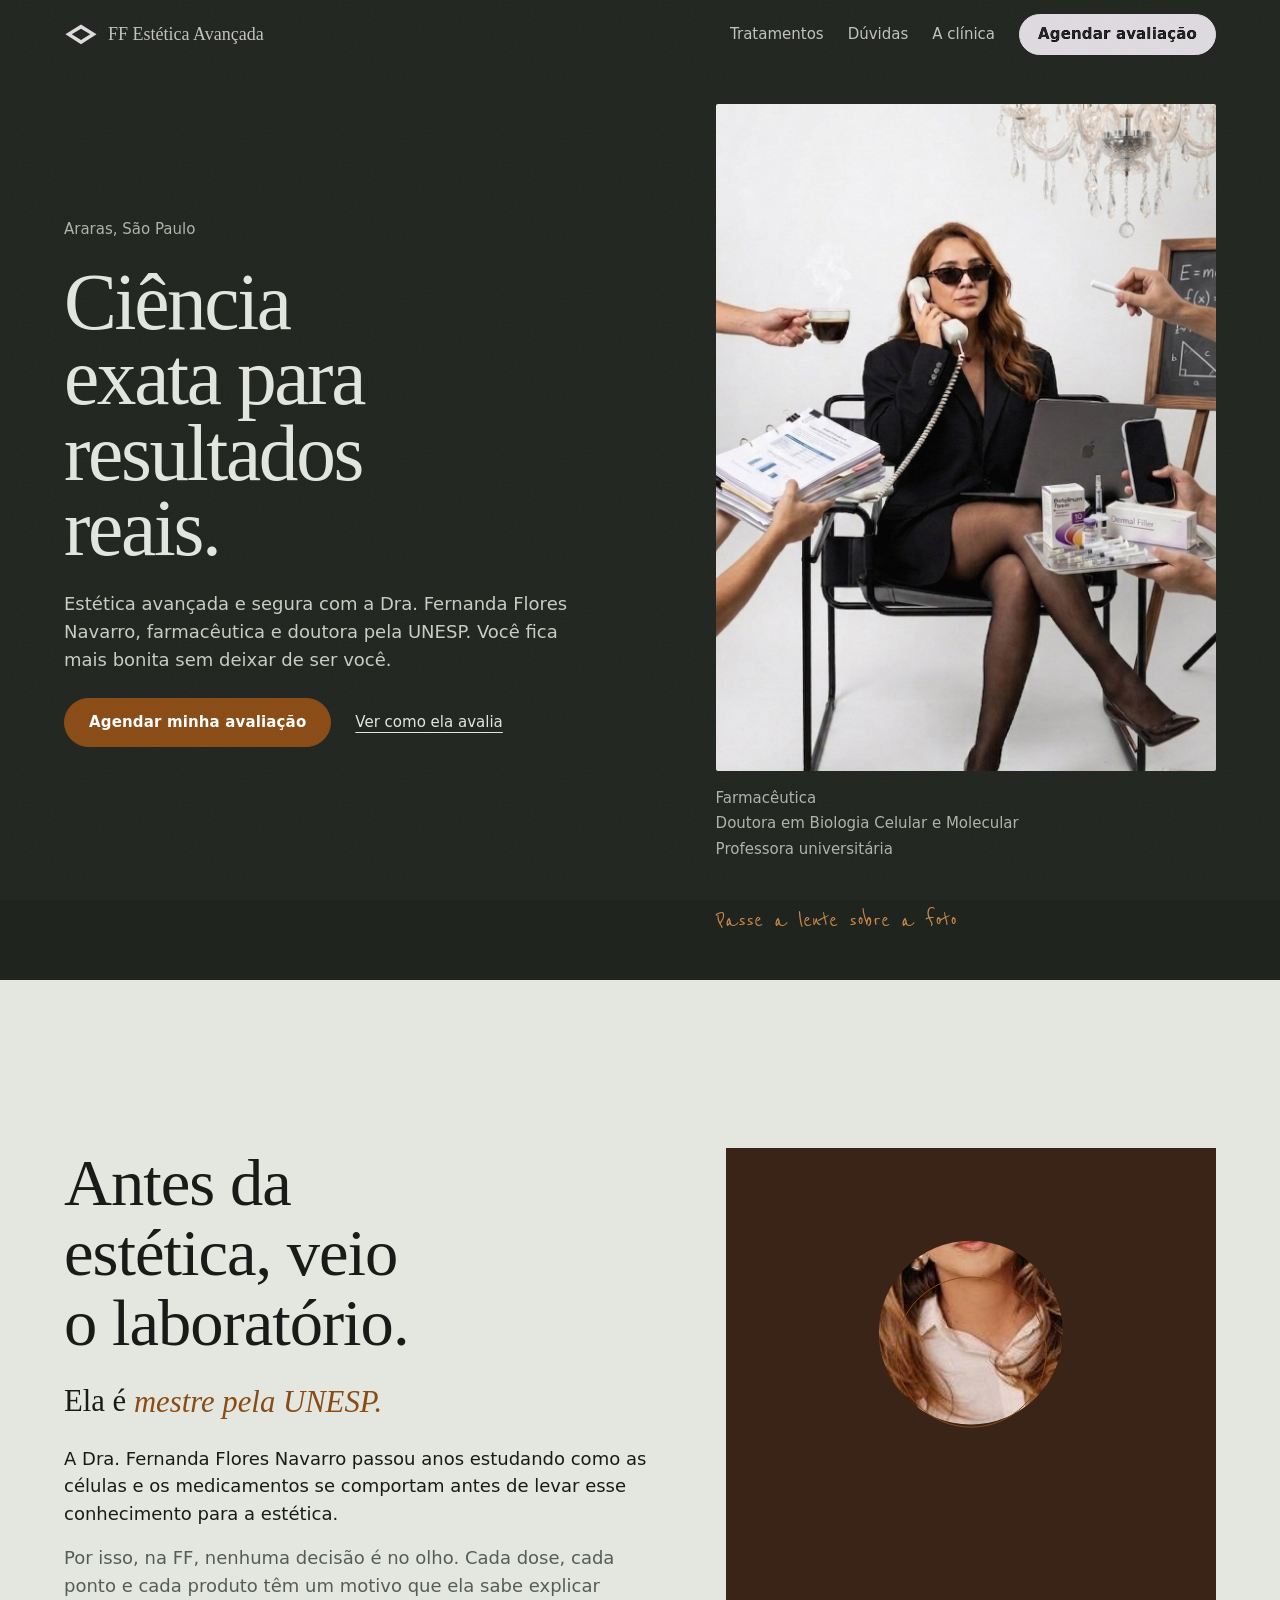
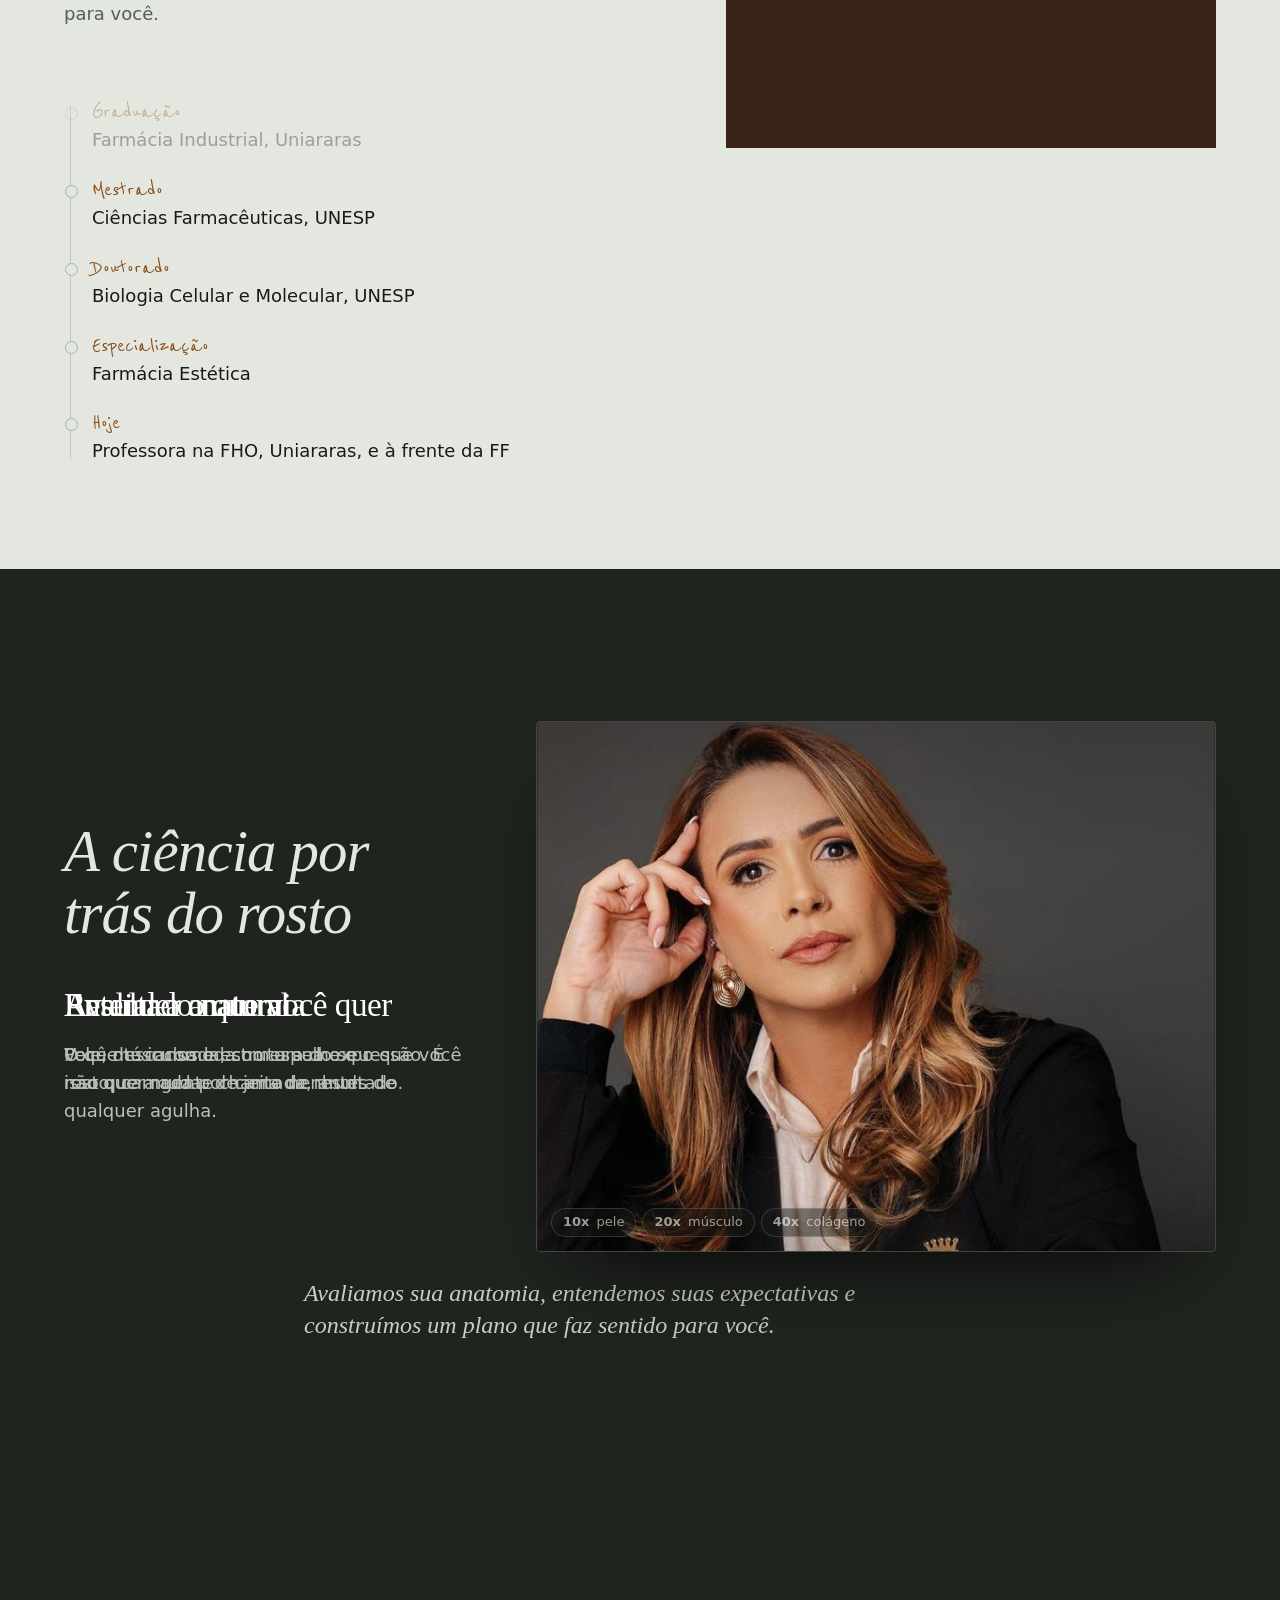
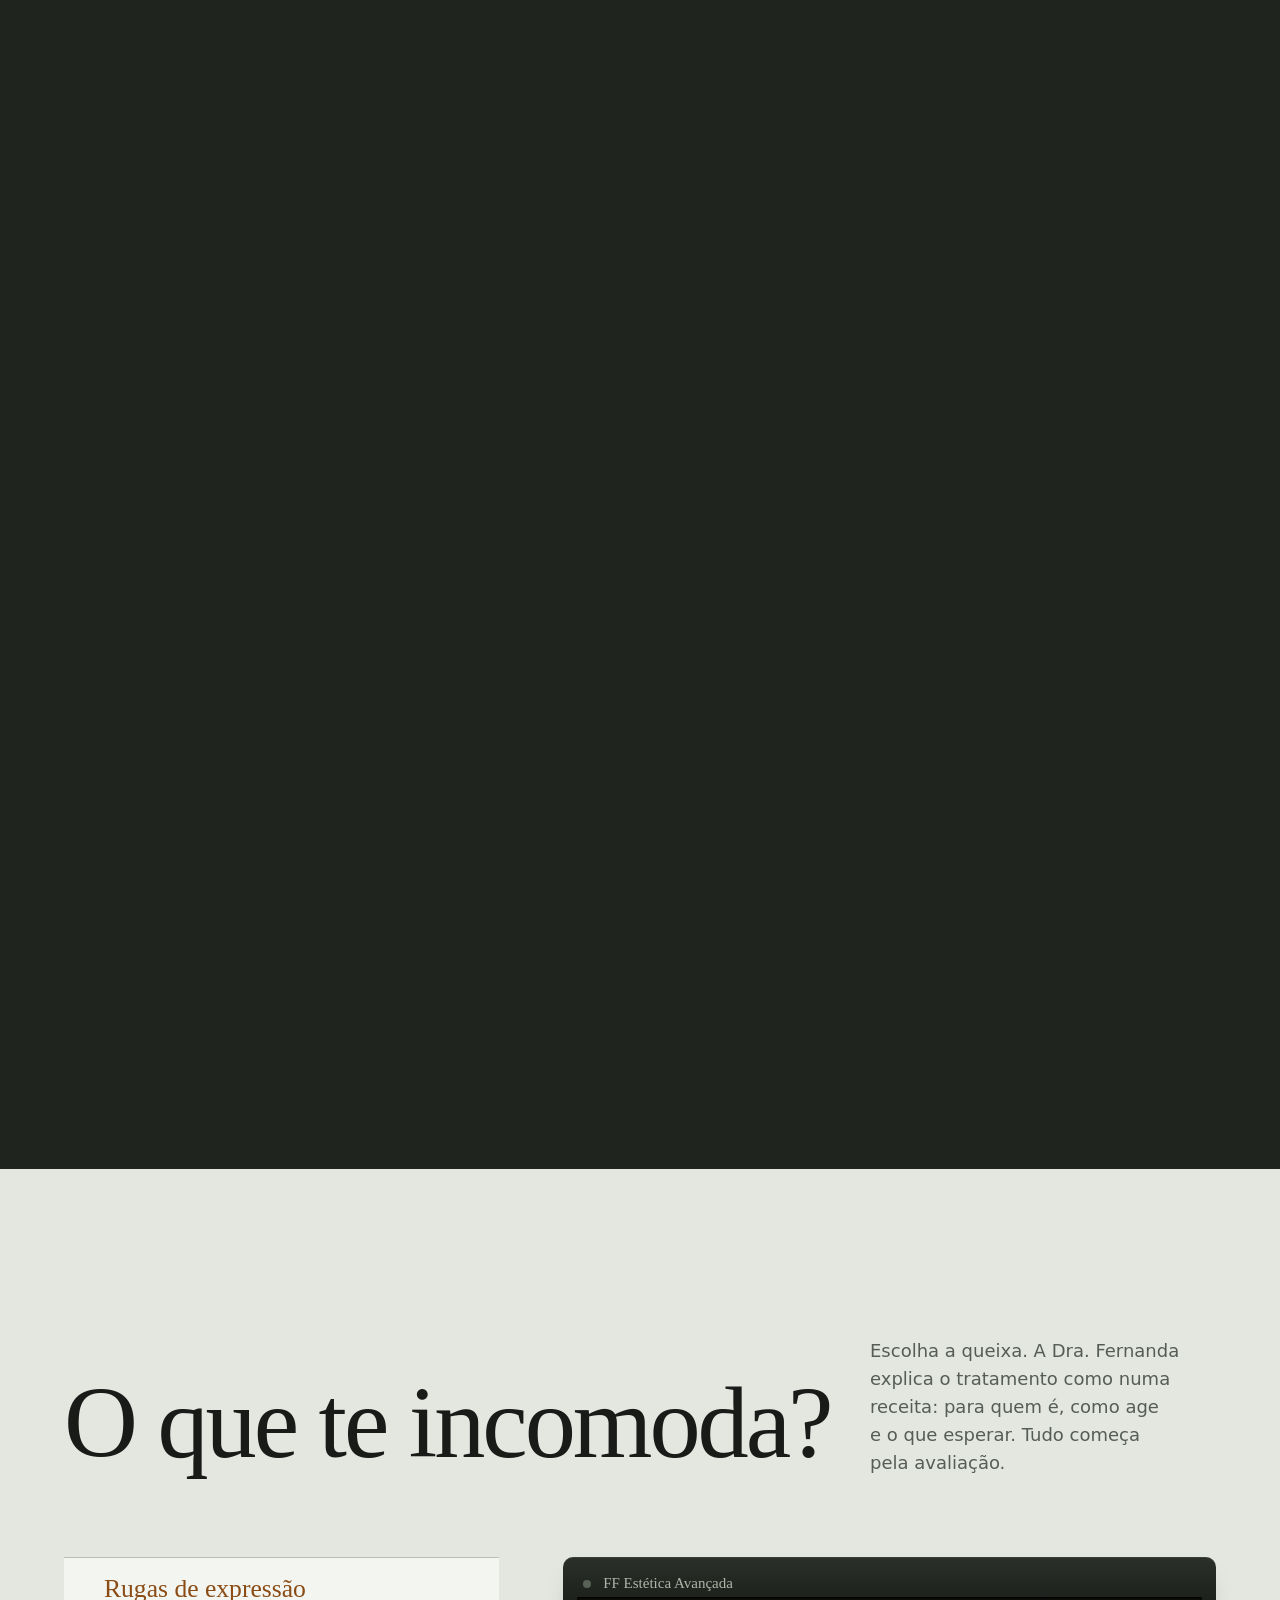
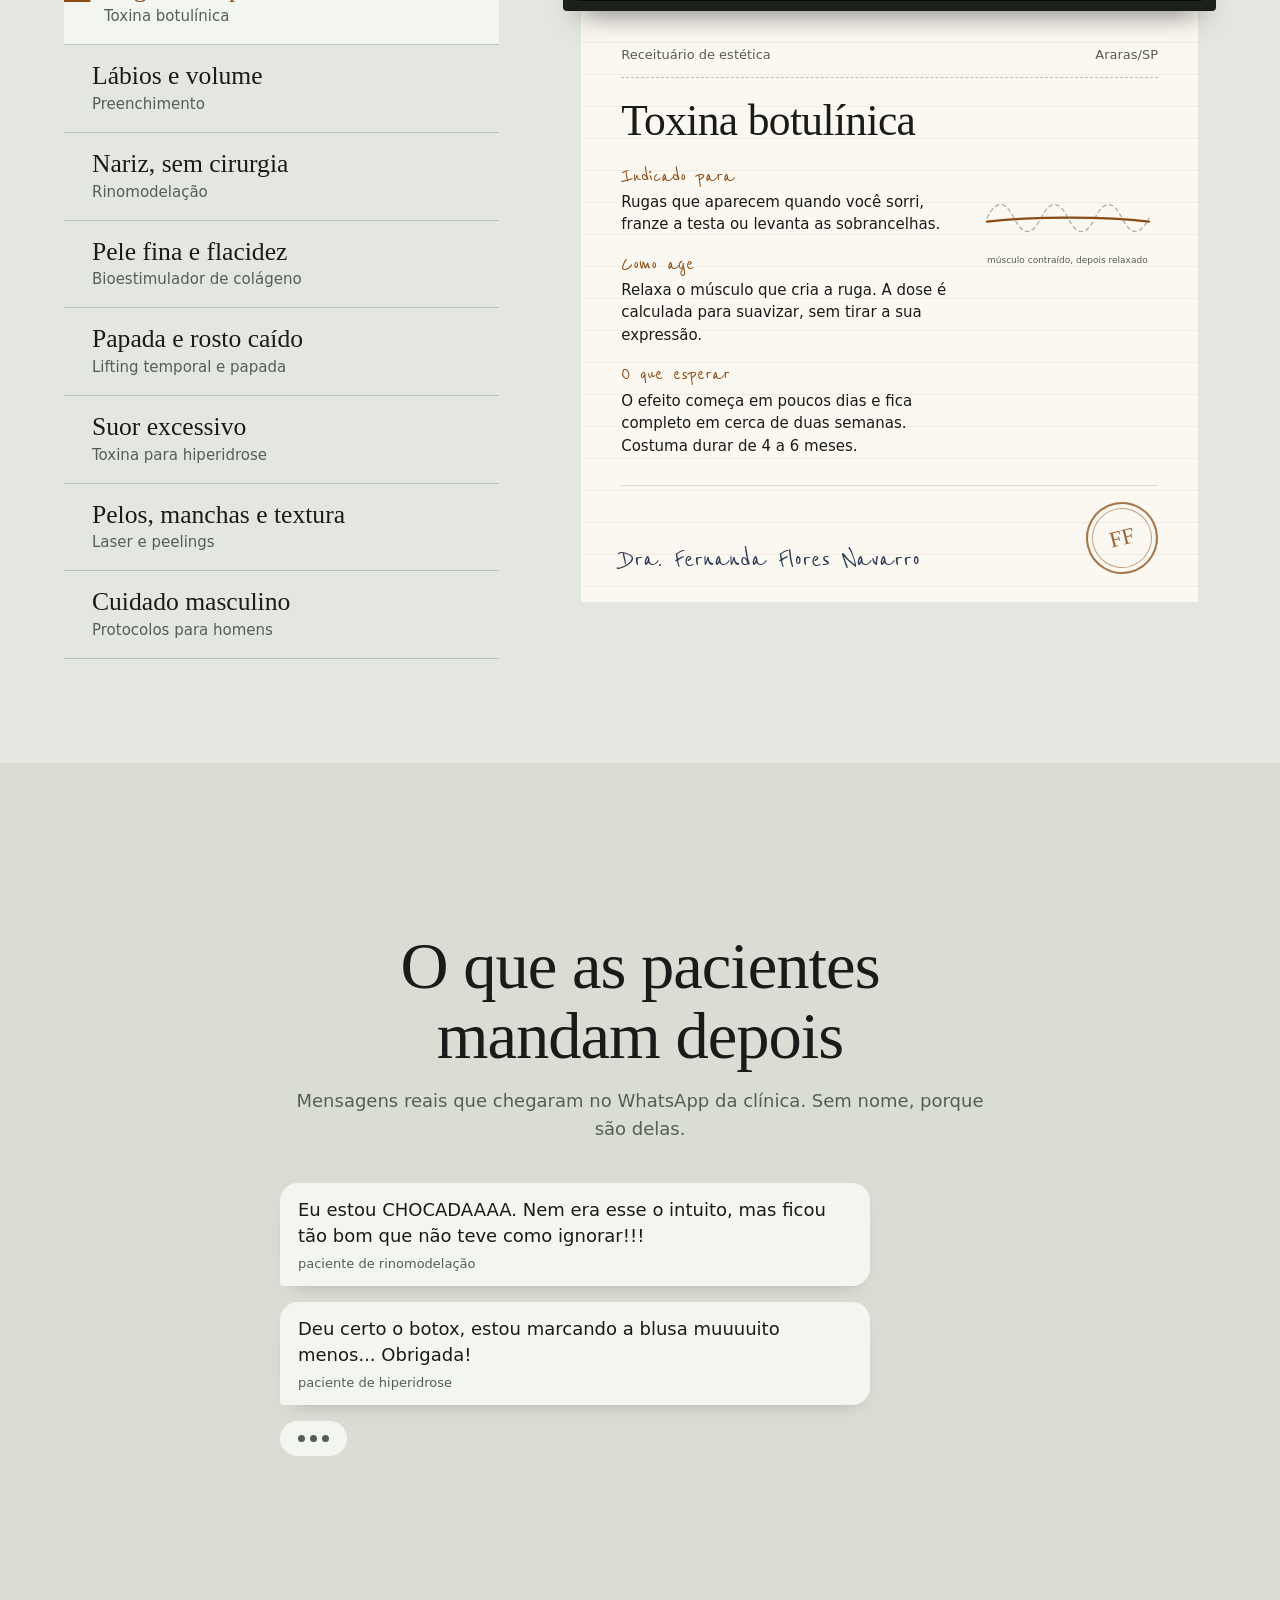
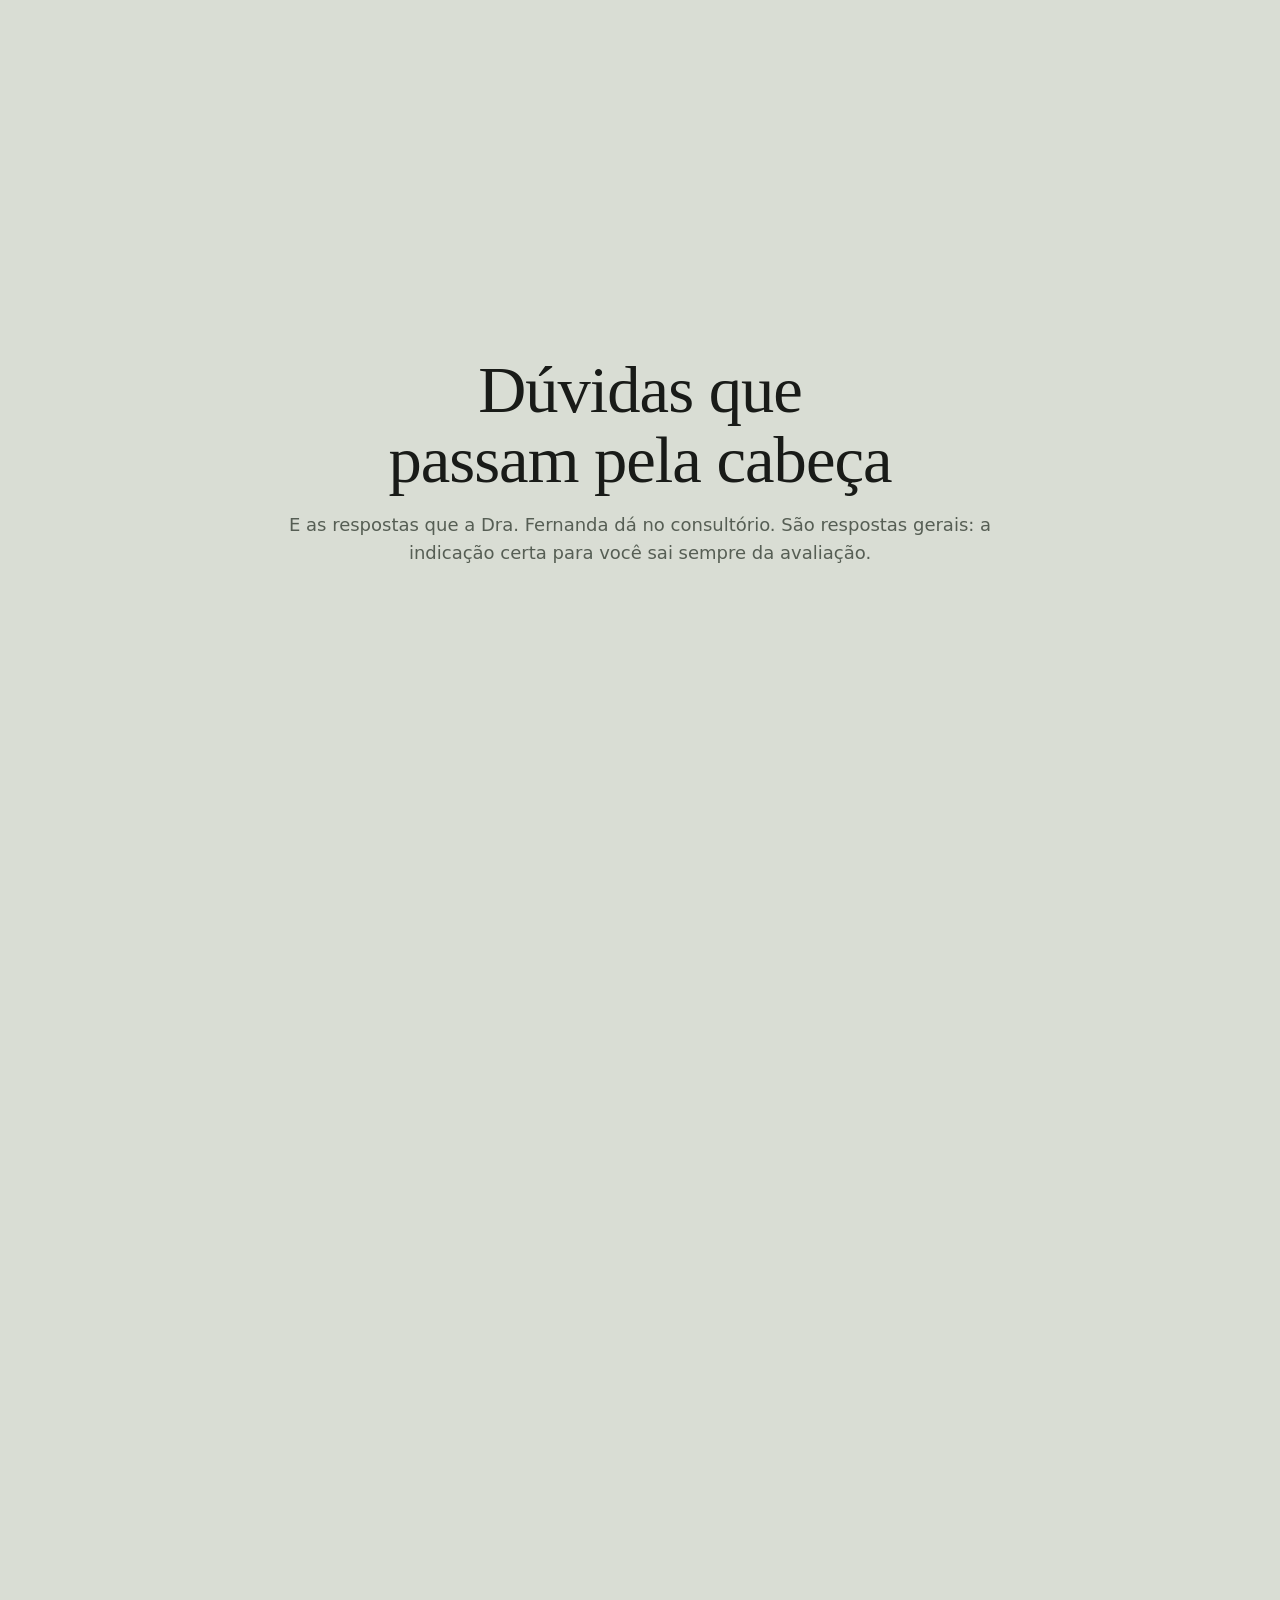
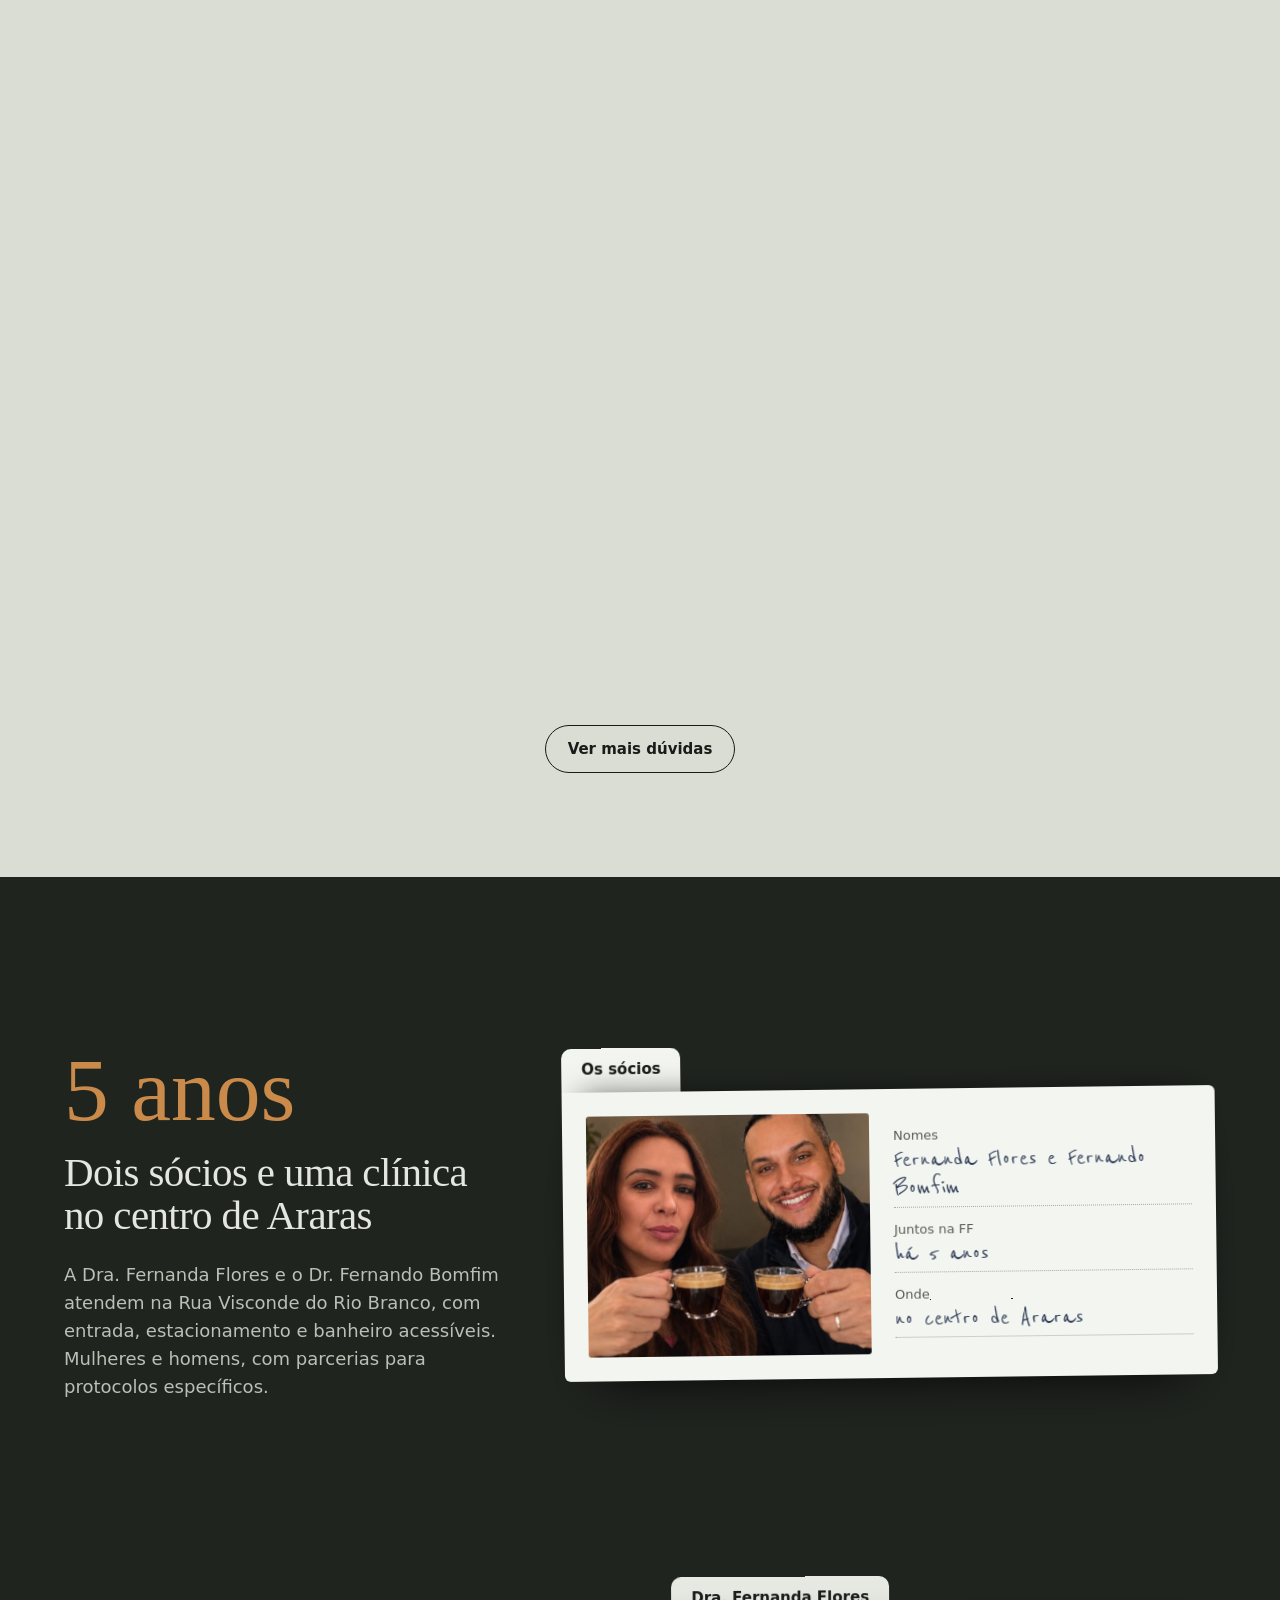
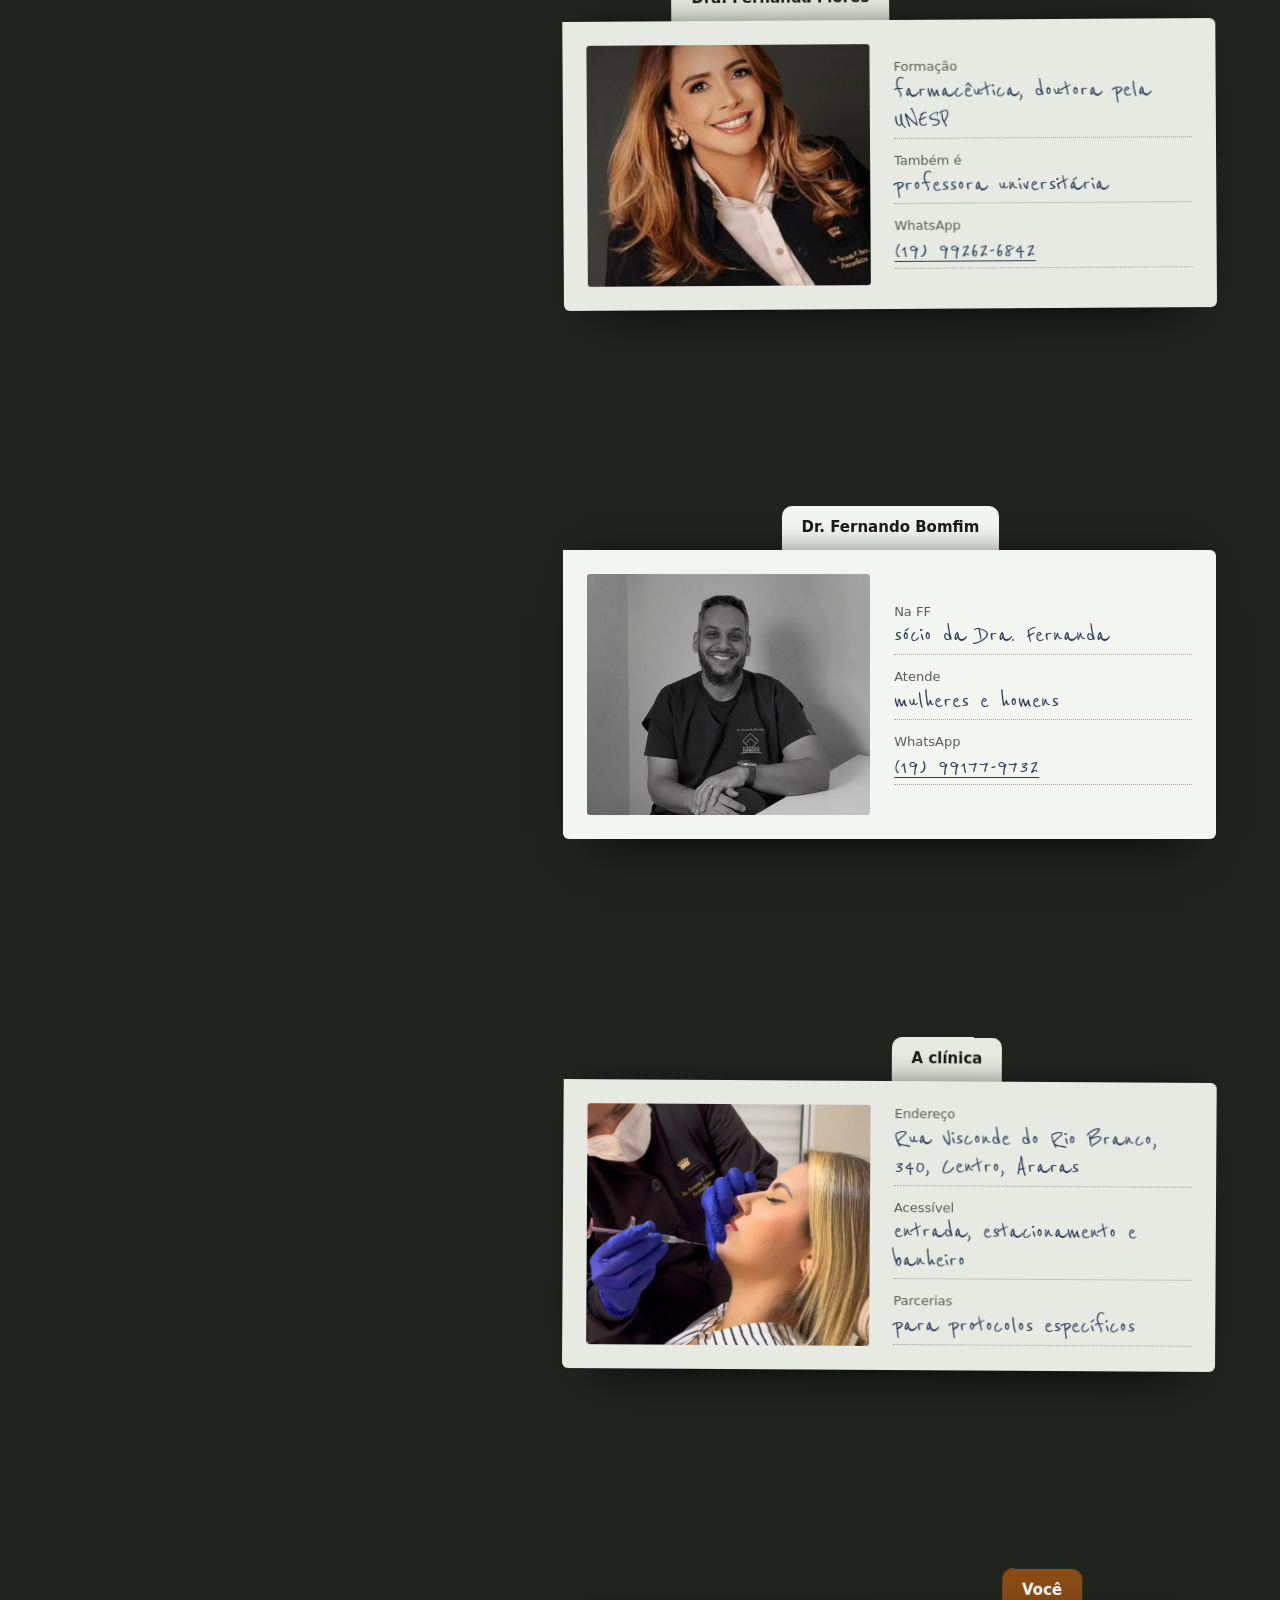
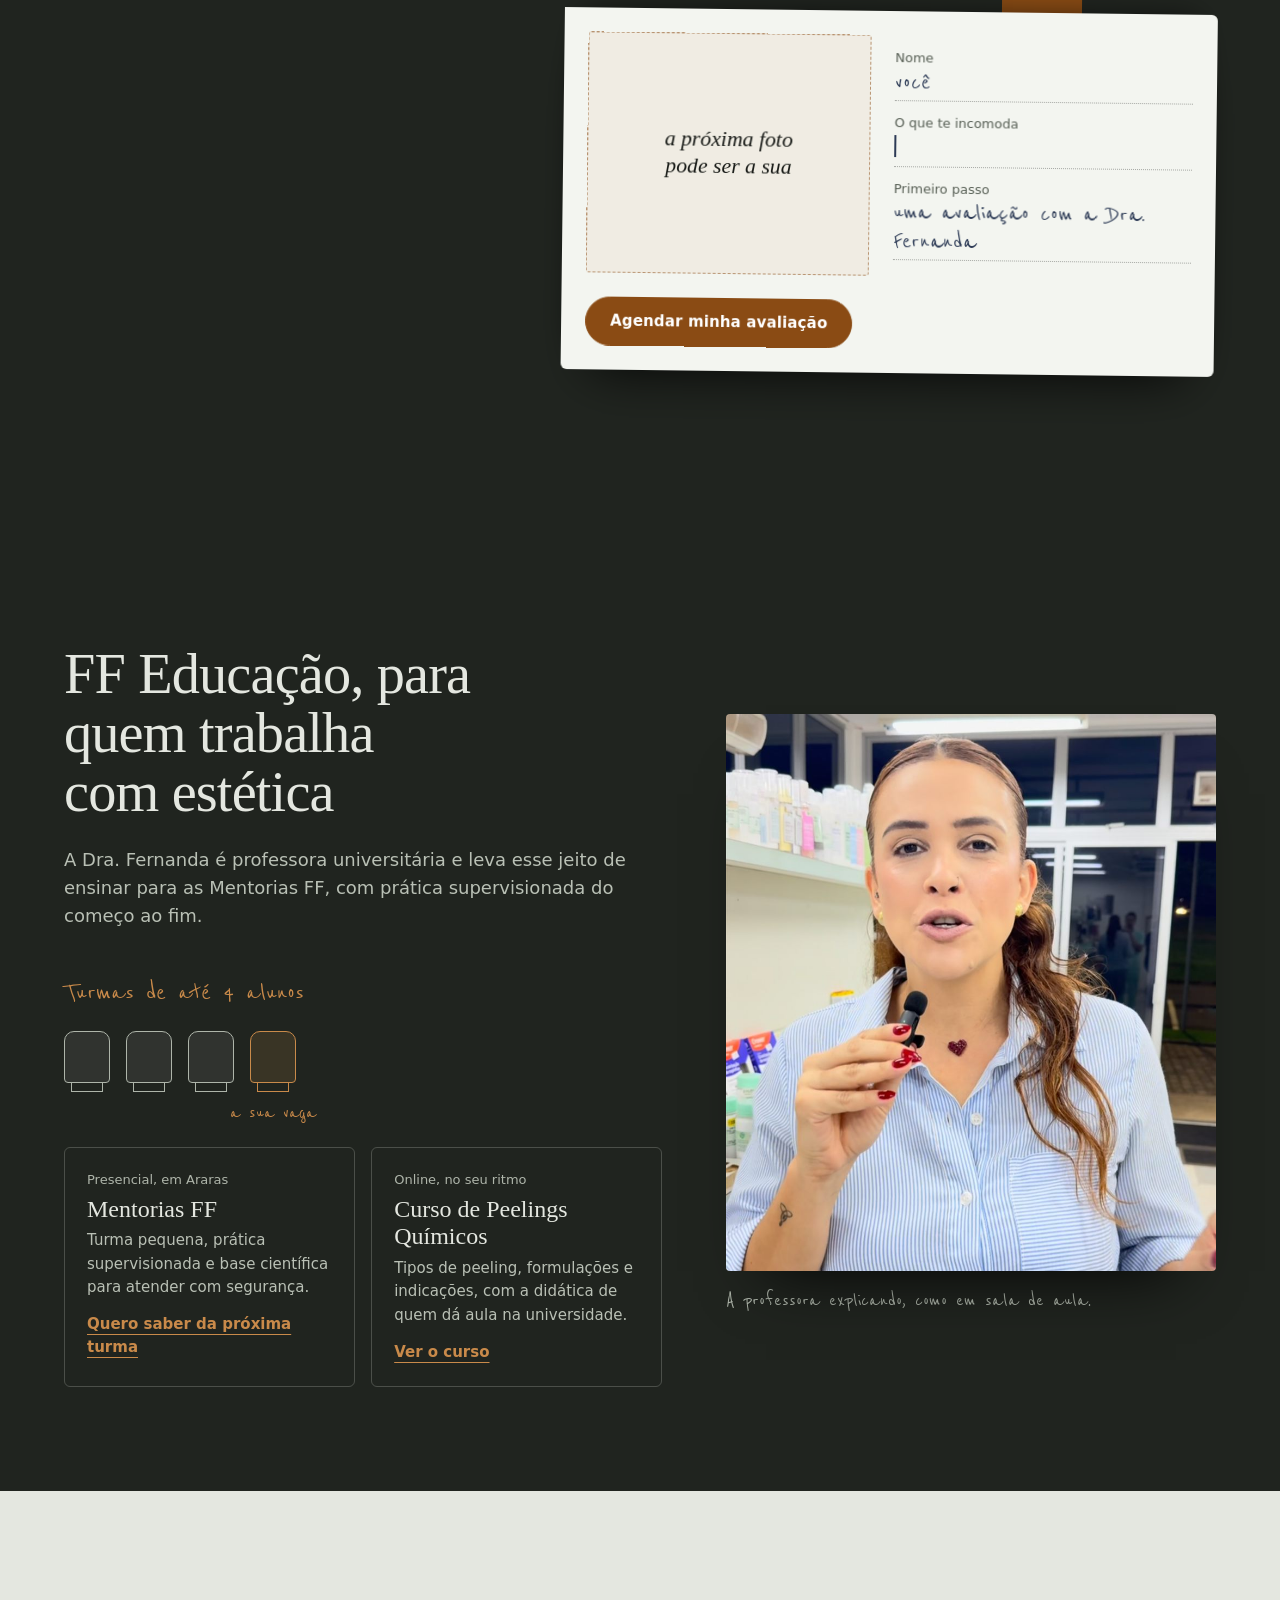
==== commit a77fd814: "Site da Dra. Fernanda Flores e link da bio Co-Authored-By: Claude Opus 5.5 <noreply@anthropic.com>" ====
--- a/index.html
+++ b/index.html
@@ -111,7 +111,7 @@
 </section>
 
 <!-- CENA 3 · PICO: A CIÊNCIA POR TRÁS DO ROSTO -->
-<section class="pico" id="metodo" data-fx-fixa data-fx-altura="6">
+<section class="pico" id="metodo">
   <div class="fx-palco">
     <div class="pico-grade">
       <div class="pico-texto">
@@ -123,29 +123,44 @@
           <li data-etapa-pico="4"><h3>Resultado natural</h3><p>Você descansada, com a sua expressão. É isso que a gente chama de resultado.</p></li>
         </ol>
       </div>
-      <div class="pico-rosto" aria-hidden="true">
-        <div class="placa placa-base"><img src="img/rosto-dra-fernanda.jpg" width="800" height="625" alt=""></div>
-        <div class="placa placa-pele"><img src="img/rosto-dra-fernanda.jpg" width="800" height="625" alt=""><span class="placa-nome">pele</span></div>
-        <div class="placa placa-musculo">
-          <img src="img/rosto-dra-fernanda.jpg" width="800" height="625" alt="">
-          <svg viewBox="0 0 800 625" class="musculos">
-            <path class="m" d="M215 105 C 270 80, 340 70, 400 85"/>
-            <path class="m" d="M220 125 C 275 100, 340 92, 400 105"/>
-            <path class="m" d="M215 182 C 230 155, 285 152, 298 178 C 285 205, 230 207, 215 182 Z"/>
-            <path class="m" d="M315 155 C 328 128, 380 126, 393 150 C 382 176, 330 180, 315 155 Z"/>
-            <path class="m" d="M232 240 C 255 255, 275 265, 292 272"/>
-            <path class="m" d="M410 205 C 395 230, 375 250, 362 262"/>
-          </svg>
-          <span class="placa-nome">músculo</span>
-          <span class="rotulo-m" style="--x:54%;--y:9%">frontal</span>
-          <span class="rotulo-m" style="--x:54%;--y:21%">orbicular dos olhos</span>
-          <span class="rotulo-m" style="--x:55%;--y:37%">zigomático</span>
+      <!-- A foto fica parada como uma lâmina no microscópio; cada camada desce sobre ela como uma
+           cortina (transform puro: a placa de vídeo anima sozinha, sem tremer no celular).
+           O "quadro" guarda as coordenadas da foto (800×625), então traços e rótulos nunca saem do lugar
+           mesmo quando o celular mostra a foto mais alta e recortada dos lados. -->
+      <div class="pico-rosto" aria-hidden="true" data-camada="0">
+        <div class="lamina-zoom">
+          <div class="placa placa-base"><div class="quadro"><img src="img/rosto-dra-fernanda.jpg" width="800" height="625" alt=""></div></div>
+          <div class="placa placa-pele"><div class="cortina"><div class="cortina-dentro">
+            <div class="quadro"><img src="img/rosto-pele.jpg" width="800" height="625" alt="" decoding="async"></div>
+          </div></div></div>
+          <div class="placa placa-musculo"><div class="cortina"><div class="cortina-dentro">
+            <div class="quadro">
+              <img src="img/rosto-musculo.jpg" decoding="async" width="800" height="625" alt="">
+              <svg viewBox="0 0 800 625" class="musculos">
+                <path class="m" d="M215 105 C 270 80, 340 70, 400 85"/>
+                <path class="m" d="M220 125 C 275 100, 340 92, 400 105"/>
+                <path class="m" d="M215 182 C 230 155, 285 152, 298 178 C 285 205, 230 207, 215 182 Z"/>
+                <path class="m" d="M315 155 C 328 128, 380 126, 393 150 C 382 176, 330 180, 315 155 Z"/>
+                <path class="m" d="M232 240 C 255 255, 275 265, 292 272"/>
+                <path class="m" d="M410 205 C 395 230, 375 250, 362 262"/>
+              </svg>
+              <span class="rotulo-m" style="--x:54%;--y:9%">frontal</span>
+              <span class="rotulo-m" style="--x:54%;--y:21%">orbicular dos olhos</span>
+              <span class="rotulo-m" style="--x:55%;--y:37%">zigomático</span>
+            </div>
+          </div></div></div>
+          <div class="placa placa-colageno"><div class="cortina"><div class="cortina-dentro">
+            <div class="quadro">
+              <img src="img/rosto-colageno.jpg" width="1200" height="938" alt="" decoding="async">
+            </div>
+          </div></div></div>
         </div>
-        <div class="placa placa-colageno">
-          <img src="img/rosto-dra-fernanda.jpg" width="800" height="625" alt="">
-          <svg viewBox="0 0 800 625" class="fibras" preserveAspectRatio="xMidYMid slice"><g></g></svg>
-          <span class="placa-nome">colágeno</span>
-        </div>
+        <!-- régua de aumento do microscópio: acende a camada que está na lâmina -->
+        <ol class="aumentos">
+          <li data-c="1"><b>10x</b> pele</li>
+          <li data-c="2"><b>20x</b> músculo</li>
+          <li data-c="3"><b>40x</b> colágeno</li>
+        </ol>
       </div>
     </div>
     <p class="pico-frase">Avaliamos sua anatomia, entendemos suas expectativas e construímos um plano que faz sentido para você.</p>
@@ -369,28 +384,69 @@
     <h2 data-fx="subir">Dois sócios e uma clínica no centro de Araras</h2>
     <p data-fx="subir" data-fx-atraso="120">A Dra. Fernanda Flores e o Dr. Fernando Bomfim atendem na Rua Visconde do Rio Branco, com entrada, estacionamento e banheiro acessíveis. Mulheres e homens, com parcerias para protocolos específicos.</p>
   </div>
-  <div class="mural" aria-label="Fotos da clínica">
-    <figure class="polaroide p1" data-cursor="Ver foto" tabindex="0">
-      <span class="fita" aria-hidden="true"></span>
-      <img src="img/socios.jpg" width="1024" height="530" alt="Dra. Fernanda Flores e Dr. Fernando Bomfim em ensaio de estúdio" loading="lazy">
-      <figcaption>Dra. Fernanda e Dr. Fernando</figcaption>
-    </figure>
-    <figure class="polaroide p2" data-cursor="Ver foto" tabindex="0">
-      <span class="fita" aria-hidden="true"></span>
-      <img src="img/socios-cafe.jpg" width="1024" height="608" alt="Dra. Fernanda e Dr. Fernando brindando com xícaras de café" loading="lazy">
-      <figcaption>um café entre sócios</figcaption>
-    </figure>
-    <figure class="polaroide p3" data-cursor="Ver foto" tabindex="0">
-      <span class="fita" aria-hidden="true"></span>
-      <img src="img/procedimento-facial.jpg" width="900" height="917" alt="Atendimento na clínica, com a profissional aplicando o procedimento" loading="lazy">
-      <figcaption>atendimento na FF</figcaption>
-    </figure>
-    <a class="polaroide p4 vazia" href="#agendar" data-cursor="Agendar">
-      <span class="fita" aria-hidden="true"></span>
-      <span class="vazia-quadro"><span>a próxima foto<br>pode ser a sua</span></span>
-      <span class="vazia-legenda">sua avaliação</span>
-    </a>
-  </div>
+  <!-- gaveta de fichas: cada ficha sobe e para em cima da anterior, deixando a aba de cima à mostra,
+       como as pastas de um arquivo de clínica. A última é a ficha de quem está vendo o site. -->
+  <ol class="gaveta" aria-label="Fichas da clínica">
+    <li class="ficha" style="--i:0">
+      <span class="ficha-aba">Os sócios</span>
+      <div class="ficha-corpo">
+        <img class="ficha-foto" src="img/socios-cafe.jpg" width="1024" height="608" alt="Dra. Fernanda Flores e Dr. Fernando Bomfim brindando com xícaras de café" loading="lazy">
+        <dl class="ficha-campos">
+          <div><dt>Nomes</dt><dd>Fernanda Flores e Fernando Bomfim</dd></div>
+          <div><dt>Juntos na FF</dt><dd>há 5 anos</dd></div>
+          <div><dt>Onde</dt><dd>no centro de Araras</dd></div>
+        </dl>
+      </div>
+    </li>
+    <li class="ficha" style="--i:1">
+      <span class="ficha-aba">Dra. Fernanda Flores</span>
+      <div class="ficha-corpo">
+        <img class="ficha-foto" src="img/dra-fernanda-estudio.jpg" width="380" height="530" alt="Dra. Fernanda Flores sorrindo, de jaleco preto com o nome bordado" loading="lazy" style="object-position: 50% 22%">
+        <dl class="ficha-campos">
+          <div><dt>Formação</dt><dd>farmacêutica, doutora pela UNESP</dd></div>
+          <div><dt>Também é</dt><dd>professora universitária</dd></div>
+          <div><dt>WhatsApp</dt><dd><a href="https://wa.me/5519992626842" data-cursor="Conversar">(19) 99262-6842</a></dd></div>
+        </dl>
+      </div>
+    </li>
+    <li class="ficha" style="--i:2">
+      <span class="ficha-aba">Dr. Fernando Bomfim</span>
+      <div class="ficha-corpo">
+        <img class="ficha-foto" src="img/dr-fernando-clinica.jpg" width="520" height="470" alt="Dr. Fernando Bomfim no consultório da FF, de uniforme com o logo da clínica" loading="lazy" style="object-position: 50% 20%">
+        <dl class="ficha-campos">
+          <div><dt>Na FF</dt><dd>sócio da Dra. Fernanda</dd></div>
+          <div><dt>Atende</dt><dd>mulheres e homens</dd></div>
+          <div><dt>WhatsApp</dt><dd><a href="https://wa.me/5519991779732" data-cursor="Conversar">(19) 99177-9732</a></dd></div>
+        </dl>
+      </div>
+    </li>
+    <li class="ficha" style="--i:3">
+      <span class="ficha-aba">A clínica</span>
+      <div class="ficha-corpo">
+        <img class="ficha-foto" src="img/procedimento-facial.jpg" width="900" height="917" alt="Atendimento na clínica, com a profissional aplicando o procedimento" loading="lazy" style="object-position: 50% 30%">
+        <dl class="ficha-campos">
+          <div><dt>Endereço</dt><dd>Rua Visconde do Rio Branco, 340, Centro, Araras</dd></div>
+          <div><dt>Acessível</dt><dd>entrada, estacionamento e banheiro</dd></div>
+          <div><dt>Parcerias</dt><dd>para protocolos específicos</dd></div>
+        </dl>
+      </div>
+    </li>
+    <!-- a ficha de quem está vendo o site (como a cadeira "a sua vaga") -->
+    <li class="ficha ficha-sua" style="--i:4">
+      <span class="ficha-aba">Você</span>
+      <div class="ficha-corpo">
+        <a class="ficha-foto ficha-foto-vazia" href="#agendar" data-cursor="Agendar">
+          <span>a próxima foto<br>pode ser a sua</span>
+        </a>
+        <dl class="ficha-campos">
+          <div><dt>Nome</dt><dd class="a-preencher"><span class="escrita">você</span></dd></div>
+          <div><dt>O que te incomoda</dt><dd class="a-preencher" aria-label="a preencher na avaliação"></dd></div>
+          <div><dt>Primeiro passo</dt><dd>uma avaliação com a Dra. Fernanda</dd></div>
+        </dl>
+        <a class="botao ficha-botao" href="#agendar" data-cursor="Agendar">Agendar minha avaliação</a>
+      </div>
+    </li>
+  </ol>
 </section>
 
 <!-- CENA 6B · FF EDUCAÇÃO -->
--- a/estilo.css
+++ b/estilo.css
@@ -94,14 +94,14 @@
 .capa-acoes { display: flex; flex-wrap: wrap; align-items: center; gap: var(--e-24); margin-top: var(--e-24); }
 .capa-foto { position: relative; margin: 0; align-self: center; justify-self: end; width: min(100%, calc((100svh - 190px) * 0.75)); }
 .capa-foto img { width: 100%; aspect-ratio: 1024 / 1365; object-fit: cover; border-radius: 2px;
-  clip-path: inset(100% 0 0 0); animation: revela-capa 1.4s 0.2s var(--mola) forwards; }
-@keyframes revela-capa { to { clip-path: inset(0 0 0 0); } }
+  animation: revela-capa 1.4s 0.2s var(--mola) backwards; }
+@keyframes revela-capa { from { clip-path: inset(100% 0 0 0); } }
 .capa-legenda { display: grid; gap: 2px; margin-top: var(--e-16); font-size: var(--t-15); color: #AEB5AA; }
-.capa-legenda span { opacity: 0; transform: translateY(10px); animation: entra-linha 0.7s var(--mola) forwards; }
+.capa-legenda span { animation: entra-linha 0.7s var(--mola) backwards; }
 .capa-legenda span:nth-child(1) { animation-delay: 1.2s; }
 .capa-legenda span:nth-child(2) { animation-delay: 1.35s; }
 .capa-legenda span:nth-child(3) { animation-delay: 1.5s; }
-@keyframes entra-linha { to { opacity: 1; transform: none; } }
+@keyframes entra-linha { from { opacity: 0; transform: translateY(10px); } }
 .dica-lente { grid-column: 2; margin: 0; font-family: var(--f-mao); font-size: 1.6rem; color: var(--ambar-claro); }
 .dica-toque { display: none; }
 @media (hover: none) { .dica-desktop { display: none; } .dica-toque { display: inline; } }
@@ -185,32 +185,68 @@
 .traj-quando { font-family: var(--f-mao); font-size: 1.5rem; line-height: 1; color: var(--ambar); }
 .traj-oque { font-size: var(--t-18); }
 
-/* ---------- 3 · pico ---------- */
-.pico { padding: 0; }
-.pico .fx-palco { flex-direction: column; justify-content: center; padding: 88px var(--margem) var(--e-104); height: 100vh; height: 100svh; }
-/* o rosto nunca fica tão alto que empurre a frase final para a borda da seção */
-.pico-rosto { width: min(100%, calc((100svh - 360px) * 1.28)); justify-self: center; }
-.pico-grade { width: 100%; display: grid; grid-template-columns: 0.85fr 1.15fr; gap: var(--e-64); align-items: center; }
+/* ---------- 3 · pico: a lâmina sob o microscópio ----------
+   A foto fica parada; cada camada (pele, músculo, colágeno) desce sobre ela como uma cortina e a
+   lâmina aproxima um pouco a cada aumento. A rolagem só escolhe a camada; a troca é uma transição de
+   tempo feita só com transform e opacity, por isso fica lisa no celular. */
+.pico { padding: 0; height: 600vh; } /* a cena fica presa por 6 telas (sem o motor recalcular a cada pixel) */
+.pico .fx-palco { flex-direction: column; justify-content: center; padding: 88px var(--margem) var(--e-64); height: 100vh; height: 100svh; }
+.pico-grade { width: 100%; display: grid; grid-template-columns: 0.75fr 1.25fr; gap: var(--e-64); align-items: center; }
 .pico-titulo { font-size: clamp(2.25rem, 4.6vw, 4rem); margin-bottom: var(--e-40); font-style: italic; }
 .pico-etapas { list-style: none; margin: 0; padding: 0; display: grid; }
 .pico-etapas li { grid-area: 1 / 1; opacity: 0; transform: translateY(18px); transition: opacity 0.5s, transform 0.6s var(--mola); }
 .pico-etapas li.ativa { opacity: 1; transform: none; }
 .pico-etapas h3 { font-size: clamp(1.6rem, 2.6vw, 2.25rem); margin-bottom: var(--e-16); color: #fff; }
 .pico-etapas p { color: #B9C0B5; }
-.pico-rosto { position: relative; aspect-ratio: 800 / 625; perspective: 1400px; }
-.placa { position: absolute; inset: 0; border-radius: 3px; overflow: hidden; transform-origin: 50% 50%; will-change: transform, opacity; backface-visibility: hidden; -webkit-backface-visibility: hidden;
-  box-shadow: 0 30px 60px -30px rgba(0,0,0,0.8); border: 1px solid rgba(228,231,224,0.18); }
-.placa img { width: 100%; height: 100%; object-fit: cover; }
-.placa-pele img { filter: grayscale(1) contrast(1.6) brightness(1.15); mix-blend-mode: normal; }
-.placa-pele::after { content: ""; position: absolute; inset: 0; background: radial-gradient(circle at 50% 40%, transparent 30%, rgba(32,36,31,0.55)); }
-.placa-musculo img { filter: grayscale(1) brightness(0.45) sepia(0.6) hue-rotate(-20deg) saturate(1.6); }
-.placa-colageno img { filter: grayscale(1) brightness(0.35); }
-.musculos, .fibras { position: absolute; inset: 0; width: 100%; height: 100%; }
-.musculos .m { fill: none; stroke: #F0B37A; stroke-width: 3; stroke-linecap: round; stroke-dasharray: 600; stroke-dashoffset: calc(600 * (1 - var(--desenho, 0))); }
-.fibras path { fill: none; stroke: #E9D3A8; stroke-width: 1.2; stroke-opacity: 0.7; }
-.placa-nome { position: absolute; left: 14px; top: 10px; font-family: var(--f-mao); font-size: 1.8rem; color: #FFE7C2; text-shadow: 0 1px 3px rgba(0,0,0,0.7); }
-.rotulo-m { position: absolute; left: var(--x); top: var(--y); font-size: 13px; font-weight: 500; color: #FFE7C2; padding-left: 14px; border-left: 1px solid #F0B37A; }
-.pico-frase { margin: var(--e-40) 0 0; max-width: 56ch; font-family: var(--f-titulo); font-style: italic; font-size: var(--t-24); line-height: 1.35; color: #C9CEC4; opacity: var(--frase, 0); }
+
+.pico-rosto {
+  --foco-x: 50%; /* que ponto da foto fica no centro quando a moldura é mais estreita que a foto */
+  position: relative; justify-self: center; overflow: hidden; border-radius: 4px;
+  width: min(100%, calc((100svh - 250px) * 1.28)); aspect-ratio: 800 / 625;
+  box-shadow: 0 40px 80px -40px rgba(0,0,0,0.9); border: 1px solid rgba(228,231,224,0.18);
+}
+.lamina-zoom { position: absolute; inset: 0; transform-origin: 40% 30%; transition: transform 1.2s cubic-bezier(0.22, 1, 0.36, 1); will-change: transform; }
+.pico-rosto[data-camada="1"] .lamina-zoom { transform: scale(1.04); }
+.pico-rosto[data-camada="2"] .lamina-zoom { transform: scale(1.08); }
+.pico-rosto[data-camada="3"] .lamina-zoom { transform: scale(1.12); }
+
+.placa { position: absolute; inset: 0; overflow: hidden; }
+.pico-rosto { container-type: inline-size; }
+/* o quadro centraliza o ponto --foco-x da foto, mas nunca sai tanto que abra uma faixa vazia na borda */
+.quadro { position: absolute; top: 0; left: 0; height: 100%; aspect-ratio: 800 / 625;
+  transform: translateX(clamp(calc(100cqw - 100%), calc(50cqw - var(--foco-x)), 0px)); }
+.quadro img { width: 100%; height: 100%; display: block; }
+/* as camadas pele, músculo e colágeno já vêm prontas como imagem (img/rosto-pele.jpg etc.):
+   nenhum filtro de cor nem as 46 fibras são calculados durante a rolagem */
+
+/* cortina: a moldura desce de cima enquanto o conteúdo sobe na mesma medida, então a foto
+   parece parada e só a borda da camada anda (efeito "Cortina" + "Máscara que revela") */
+.cortina, .cortina-dentro { position: absolute; inset: 0; transition: transform 1s cubic-bezier(0.7, 0, 0.2, 1); will-change: transform; }
+.cortina { overflow: hidden; transform: translateY(-100%); }
+.cortina-dentro { transform: translateY(100%); }
+.placa.mostrada .cortina, .placa.mostrada .cortina-dentro { transform: none; }
+.placa.saiu .cortina { transform: translateY(100%); }
+.placa.saiu .cortina-dentro { transform: translateY(-100%); }
+/* a linha âmbar de leitura vai na borda que está andando */
+.cortina::after { content: ""; position: absolute; left: 0; right: 0; bottom: 0; height: 2px; background: var(--ambar-claro); box-shadow: 0 0 18px 2px rgba(201,138,74,0.55); opacity: 0; transition: opacity 0.25s; }
+.placa.andando .cortina::after { opacity: 1; }
+.placa.saiu .cortina::after { top: 0; bottom: auto; }
+
+.musculos { position: absolute; inset: 0; width: 100%; height: 100%; will-change: transform; /* camada própria: desenhar os traços não redesenha a foto */ }
+.musculos .m { fill: none; stroke: #F0B37A; stroke-width: 3; stroke-linecap: round; stroke-dasharray: 600; stroke-dashoffset: 600; transition: stroke-dashoffset 1.4s cubic-bezier(0.45, 0, 0.2, 1) 0.6s; }
+.pico-rosto[data-camada="2"] .musculos .m { stroke-dashoffset: 0; }
+.rotulo-m { position: absolute; left: var(--x); top: var(--y); font-size: 13px; font-weight: 500; color: #FFE7C2; padding-left: 14px; border-left: 1px solid #F0B37A; opacity: 0; transition: opacity 0.3s; will-change: opacity; }
+.pico-rosto[data-camada="2"] .rotulo-m { opacity: 1; transition: opacity 0.5s ease 1.4s; }
+
+/* régua de aumento: as três objetivas do microscópio, a da vez acende em âmbar */
+.aumentos { position: absolute; left: 14px; bottom: 14px; z-index: 5; list-style: none; margin: 0; padding: 0; display: flex; gap: 6px; }
+.aumentos li { padding: 5px 11px; border-radius: 999px; background: rgba(25,27,24,0.62); color: #C9CEC4; font-size: 13px; line-height: 1.3;
+  border: 1px solid rgba(228,231,224,0.22); transition: background 0.4s, color 0.4s, border-color 0.4s; }
+.aumentos b { font-weight: 600; margin-right: 3px; }
+.pico-rosto[data-camada="1"] [data-c="1"], .pico-rosto[data-camada="2"] [data-c="2"], .pico-rosto[data-camada="3"] [data-c="3"] { background: var(--ambar); border-color: var(--ambar); color: #fff; }
+.pico-rosto[data-camada="0"] .aumentos li { opacity: 0.75; }
+
+.pico-frase { margin: var(--e-24) 0 0; max-width: 56ch; font-family: var(--f-titulo); font-style: italic; font-size: var(--t-24); line-height: 1.35; color: #C9CEC4; opacity: var(--frase, 0); transition: opacity 0.6s; }
 
 /* ---------- 4 · tratamentos: receituário que imprime ---------- */
 .tratamentos { padding-top: var(--e-168); }
@@ -321,39 +357,58 @@
 .botao-texto:hover { background: var(--tinta); color: var(--lamina); }
 .mais-duvidas { display: grid; gap: var(--e-16); }
 
-/* ---------- 6 · sócios: mural de polaroides coloridas que se espalham sobre a mesa ---------- */
-.socios { display: grid; grid-template-columns: 0.8fr 1.2fr; gap: var(--e-64); align-items: center; padding-top: var(--e-168); background: var(--grafite); color: var(--lamina); overflow-x: clip; }
+/* ---------- 6 · sócios: gaveta de fichas de clínica ----------
+   Cada ficha é "position: sticky": ao rolar, ela sobe e para sobre a anterior, deixando a aba
+   de cima à mostra, como as pastas de um arquivo. É rolagem pura do navegador (nenhum cálculo
+   em JavaScript), por isso fica lisa no celular. A última ficha é a de quem está vendo o site. */
+.socios { display: grid; grid-template-columns: 0.8fr 1.2fr; gap: var(--e-64); align-items: start; padding-top: var(--e-168); background: var(--grafite); color: var(--lamina); overflow-x: clip; }
+.socios-texto { position: sticky; top: 132px; }
 .socios-anos { font-family: var(--f-titulo); font-size: clamp(3rem, 7vw, 6rem); line-height: 1; margin: 0 0 var(--e-16); color: var(--ambar-claro); font-variant-numeric: tabular-nums; }
 .socios-texto h2 { font-size: clamp(1.9rem, 3.2vw, 3rem); margin-bottom: var(--e-24); }
 .socios-texto p:last-child { color: #B9C0B5; }
-.mural { position: relative; height: clamp(460px, 48vw, 620px); }
-.polaroide {
-  position: absolute; margin: 0; width: var(--w, 46%); padding: 12px 12px 0; background: #FBF8F1; color: var(--tinta); border-radius: 2px;
-  box-shadow: 0 2px 3px rgba(0,0,0,0.25), 0 26px 40px -22px rgba(0,0,0,0.9); text-decoration: none; outline-offset: 4px;
-  left: var(--x); top: var(--y); rotate: var(--g); transform-origin: 50% 20%;
-  /* antes de entrar: todas empilhadas no meio da mesa */
-  translate: var(--dx0, 0) var(--dy0, 0); opacity: 0;
-  transition: translate 1s var(--mola), rotate 1s var(--mola), opacity 0.5s, scale 0.4s var(--mola), box-shadow 0.4s;
-}
-.mural.na-mesa .polaroide { translate: 0 0; opacity: 1; }
-.mural.na-mesa .p1 { transition-delay: 0s; } .mural.na-mesa .p2 { transition-delay: 0.12s; }
-.mural.na-mesa .p3 { transition-delay: 0.24s; } .mural.na-mesa .p4 { transition-delay: 0.36s; }
-.polaroide:hover, .polaroide:focus-visible { rotate: 0deg; scale: 1.04; z-index: 5; box-shadow: 0 4px 6px rgba(0,0,0,0.25), 0 40px 60px -24px rgba(0,0,0,0.95); transition-delay: 0s; }
-.polaroide img { width: 100%; aspect-ratio: 4 / 3; object-fit: cover; display: block; }
-.polaroide figcaption, .vazia-legenda { display: block; padding: 10px 2px 14px; font-family: var(--f-mao); font-size: 1.45rem; line-height: 1; color: #2C3A55; text-align: center; }
-.fita { position: absolute; left: 50%; top: -12px; width: 86px; height: 24px; margin-left: -43px; background: rgba(201,138,74,0.45); rotate: -3deg; box-shadow: 0 1px 2px rgba(0,0,0,0.15); }
-.p1 { --x: 2%;  --y: 4%;  --g: -5deg; --w: 52%; --dx0: 40%;  --dy0: 30%; z-index: 2; }
-.p2 { --x: 50%; --y: 2%;  --g: 4deg;  --w: 48%; --dx0: -40%; --dy0: 40%; z-index: 1; }
-.p3 { --x: 8%;  --y: 50%; --g: 3deg;  --w: 40%; --dx0: 50%;  --dy0: -20%; z-index: 3; }
-.p4 { --x: 52%; --y: 50%; --g: -3deg; --w: 40%; --dx0: -30%; --dy0: -20%; z-index: 4; }
-.p3 img { object-position: 50% 30%; }
-/* a polaroide vazia: o lugar de quem está vendo o site (como a cadeira "a sua vaga") */
-.vazia { background: transparent; box-shadow: none; border: 1.5px dashed rgba(228,231,224,0.45); }
-.vazia .fita { background: rgba(201,138,74,0.7); }
-.vazia-quadro { display: grid; place-items: center; aspect-ratio: 4 / 3; border: 1px dashed rgba(201,138,74,0.6); background: rgba(201,138,74,0.06); }
-.vazia-quadro span { font-family: var(--f-titulo); font-style: italic; font-size: clamp(1rem, 1.6vw, 1.25rem); line-height: 1.25; color: var(--lamina); text-align: center; }
-.vazia .vazia-legenda { color: var(--ambar-claro); }
-.vazia:hover .vazia-quadro { background: rgba(201,138,74,0.14); }
+
+.gaveta { --aba: 44px; --topo-gaveta: 104px; list-style: none; margin: 0; padding: 0; }
+.ficha {
+  position: sticky; top: calc(var(--topo-gaveta) + var(--i) * var(--aba));
+  margin-bottom: 22vh; color: var(--tinta);
+  rotate: calc((var(--i) - 2) * 0.35deg); /* papel nunca fica perfeitamente alinhado */
+}
+.ficha:last-child { margin-bottom: 0; }
+.ficha-aba {
+  display: block; width: max-content; max-width: 70%; height: var(--aba);
+  margin-left: calc(var(--i) * (100% - 13.5rem) / 4);
+  padding: 10px 20px 0; border-radius: 10px 10px 0 0; background: var(--ficha-cor, #F3F5F0);
+  font-size: var(--t-15); font-weight: 600; line-height: 1.5; white-space: nowrap; overflow: hidden; text-overflow: ellipsis;
+}
+.ficha:nth-child(even) { --ficha-cor: #E7EAE3; }
+.ficha-corpo {
+  display: grid; grid-template-columns: 0.95fr 1fr; gap: var(--e-24); align-items: center;
+  padding: var(--e-24); border-radius: 0 6px 6px 6px; background: var(--ficha-cor, #F3F5F0);
+  box-shadow: 0 -14px 30px -20px rgba(0,0,0,0.7), 0 30px 50px -30px rgba(0,0,0,0.85);
+}
+.ficha-foto { width: 100%; aspect-ratio: 4 / 3.4; object-fit: cover; border-radius: 3px; }
+.ficha-campos { margin: 0; display: grid; gap: 14px; }
+.ficha-campos dt { font-size: 13px; color: var(--musgo); line-height: 1.2; }
+.ficha-campos dd { margin: 2px 0 0; padding-bottom: 4px; border-bottom: 1px dotted rgba(25,27,24,0.35); font-family: var(--f-mao); font-size: 1.7rem; line-height: 1.05; color: #2C3A55; min-height: 1.9rem; }
+.ficha-campos dd a { color: inherit; text-decoration-thickness: 1px; text-underline-offset: 4px; }
+.ficha-campos dd a:hover { color: var(--ambar); }
+
+/* a ficha de quem está vendo o site */
+.ficha-sua { --ficha-cor: #F3F5F0; }
+.ficha-sua .ficha-aba { background: var(--ambar); color: #fff; }
+.ficha-foto-vazia {
+  display: grid; place-items: center; text-align: center; text-decoration: none; color: var(--tinta);
+  border: 1.5px dashed rgba(138,75,20,0.55); background: rgba(201,138,74,0.08); transition: background 0.3s;
+}
+.ficha-foto-vazia span { font-family: var(--f-titulo); font-style: italic; font-size: clamp(1.1rem, 1.7vw, 1.4rem); line-height: 1.25; }
+.ficha-foto-vazia:hover { background: rgba(201,138,74,0.18); }
+.ficha-botao { grid-column: 1 / -1; justify-self: start; }
+.a-preencher .escrita { display: inline-block; }
+/* "você" é escrito à mão quando a ficha chega; sem a animação, o texto já está lá */
+.ficha-sua.escrevendo .escrita { animation: escrever 1.1s steps(9) 0.35s backwards; }
+.ficha-sua.escrevendo .a-preencher:empty::after { content: ""; display: inline-block; width: 2px; height: 1.4rem; background: #2C3A55; vertical-align: -3px; animation: piscar 1s steps(1) infinite 1.6s backwards; }
+@keyframes escrever { from { clip-path: inset(0 100% 0 0); } }
+@keyframes piscar { 50% { opacity: 0; } }
 .sr-only { position: absolute; width: 1px; height: 1px; overflow: hidden; clip: rect(0 0 0 0); white-space: nowrap; }
 
 /* ---------- 6b · FF Educação ---------- */
@@ -457,7 +512,17 @@
   .alterna-frase { font-size: 1.3rem; }
   .pico .fx-palco { padding: 72px var(--margem) var(--e-40); }
   .pico-grade { grid-template-columns: 1fr; gap: var(--e-24); }
-  .pico-rosto { order: -1; width: min(100%, 420px, calc((100svh - 380px) * 1.28)); justify-self: center; perspective: none; }
+  /* celular: a foto ocupa a largura toda e fica mais alta (recortada dos lados, com o rosto no centro).
+     A altura desconta o título e a etapa logo abaixo, para o texto nunca encostar no fim da tela. */
+  .pico-rosto {
+    --altura-foto: clamp(230px, calc(100svh - 390px), 470px);
+    --foco-x: 42%;
+    order: -1; aspect-ratio: auto; height: var(--altura-foto); width: min(100%, calc(var(--altura-foto) * 1.28));
+  }
+  .rotulo-m { font-size: 11px; line-height: 1.15; max-width: 7em; }
+  .lamina-zoom { transform: none !important; transition: none; will-change: auto; } /* no celular, sem zoom: nada precisa ser redesenhado */
+  .aumentos { left: 10px; bottom: 10px; gap: 4px; }
+  .aumentos li { padding: 4px 9px; font-size: 12px; }
   .pico-titulo { font-size: 1.9rem; margin-bottom: var(--e-16); }
   .pico-etapas h3 { font-size: 1.4rem; margin-bottom: 8px; }
   .pico-etapas p { font-size: var(--t-15); }
@@ -482,11 +547,16 @@
   .pensamento { max-width: 88%; }
   .duvidas-cabeca { margin-top: var(--e-104); }
   .socios { grid-template-columns: minmax(0, 1fr); gap: var(--e-40); padding-top: var(--e-104); }
-  .mural { height: auto; display: grid; grid-template-columns: repeat(2, minmax(0, 1fr)); gap: 22px 14px; padding-top: 12px; }
-  .polaroide { position: relative; left: auto; top: auto; width: auto; padding: 8px 8px 0; }
-  .polaroide figcaption, .vazia-legenda { font-size: 1.15rem; padding: 8px 2px 10px; }
-  .fita { width: 60px; margin-left: -30px; height: 18px; top: -9px; }
-  .vazia-quadro span { font-size: 0.95rem; }
+  .socios-texto { position: static; }
+  .gaveta { --aba: 36px; --topo-gaveta: 72px; }
+  .ficha { margin-bottom: 14vh; rotate: none; }
+  .ficha-aba { max-width: 62%; padding: 8px 14px 0; font-size: 13px; margin-left: calc(var(--i) * (100% - 9.5rem) / 4); }
+  .ficha-corpo { grid-template-columns: minmax(0, 1fr); gap: var(--e-16); padding: var(--e-16); }
+  .ficha-foto { aspect-ratio: 16 / 8.5; }
+  .ficha-campos { gap: 10px; grid-template-columns: minmax(0, 1fr) minmax(0, 1fr); }
+  .ficha-campos > div:last-child { grid-column: 1 / -1; }
+  .ficha-campos dd { font-size: 1.4rem; min-height: 1.6rem; }
+  .ficha-botao { justify-self: stretch; }
   .educacao { grid-template-columns: minmax(0, 1fr); gap: var(--e-40); padding-top: var(--e-104); }
   .ofertas { grid-template-columns: minmax(0, 1fr); margin-top: var(--e-64); }
   .edu-foto { order: -1; }
@@ -506,7 +576,7 @@
   .trajetoria::after { height: calc(100% - 12px); }
   .abertura img { clip-path: none; scale: 1; }
   .abertura-aro { display: none; }
-  .polaroide { translate: 0 0; opacity: 1; transition: none; }
+  .ficha-sua.escrevendo .escrita, .ficha-sua.escrevendo .a-preencher:empty::after { animation: none; }
   .luz-ambar, .cursor-etiqueta { display: none; }
   .cadeira { opacity: 1; transform: none; }
   .trajetoria li { opacity: 1; }
@@ -516,7 +586,10 @@
   .pico-etapas { gap: var(--e-24); }
   .pico-etapas li { grid-area: auto; opacity: 1; transform: none; }
   .pico-frase { opacity: 1; }
-  .placa { transform: none !important; opacity: 1 !important; }
+  .lamina-zoom { transform: none !important; transition: none; }
+  .aumentos { display: none; }
+  .pico { height: auto; }
+  .pico .fx-palco { position: static; height: auto; }
   .placa:not(.placa-base) { display: none; }
   [data-chat], .par .pensamento, .par .msg { opacity: 1; transform: none; transition: none; }
   .flutuante { transition: none; }
